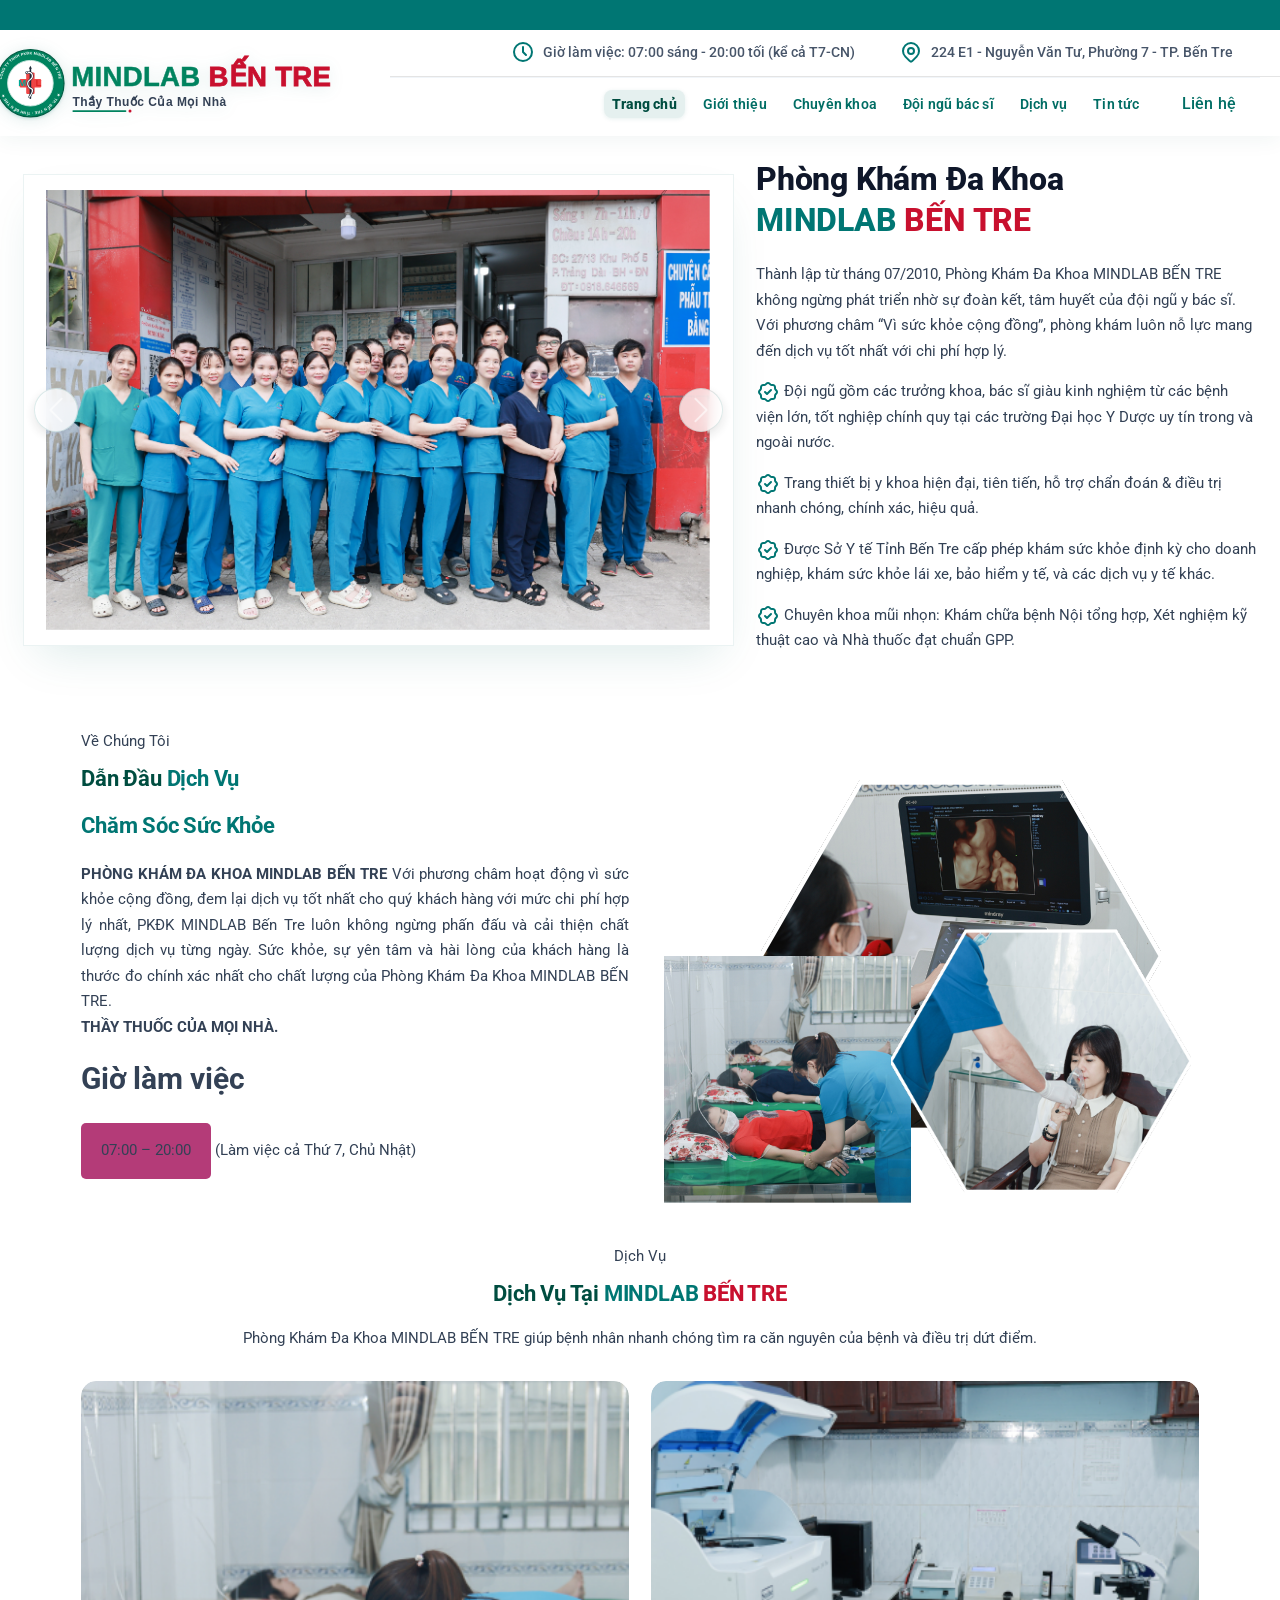
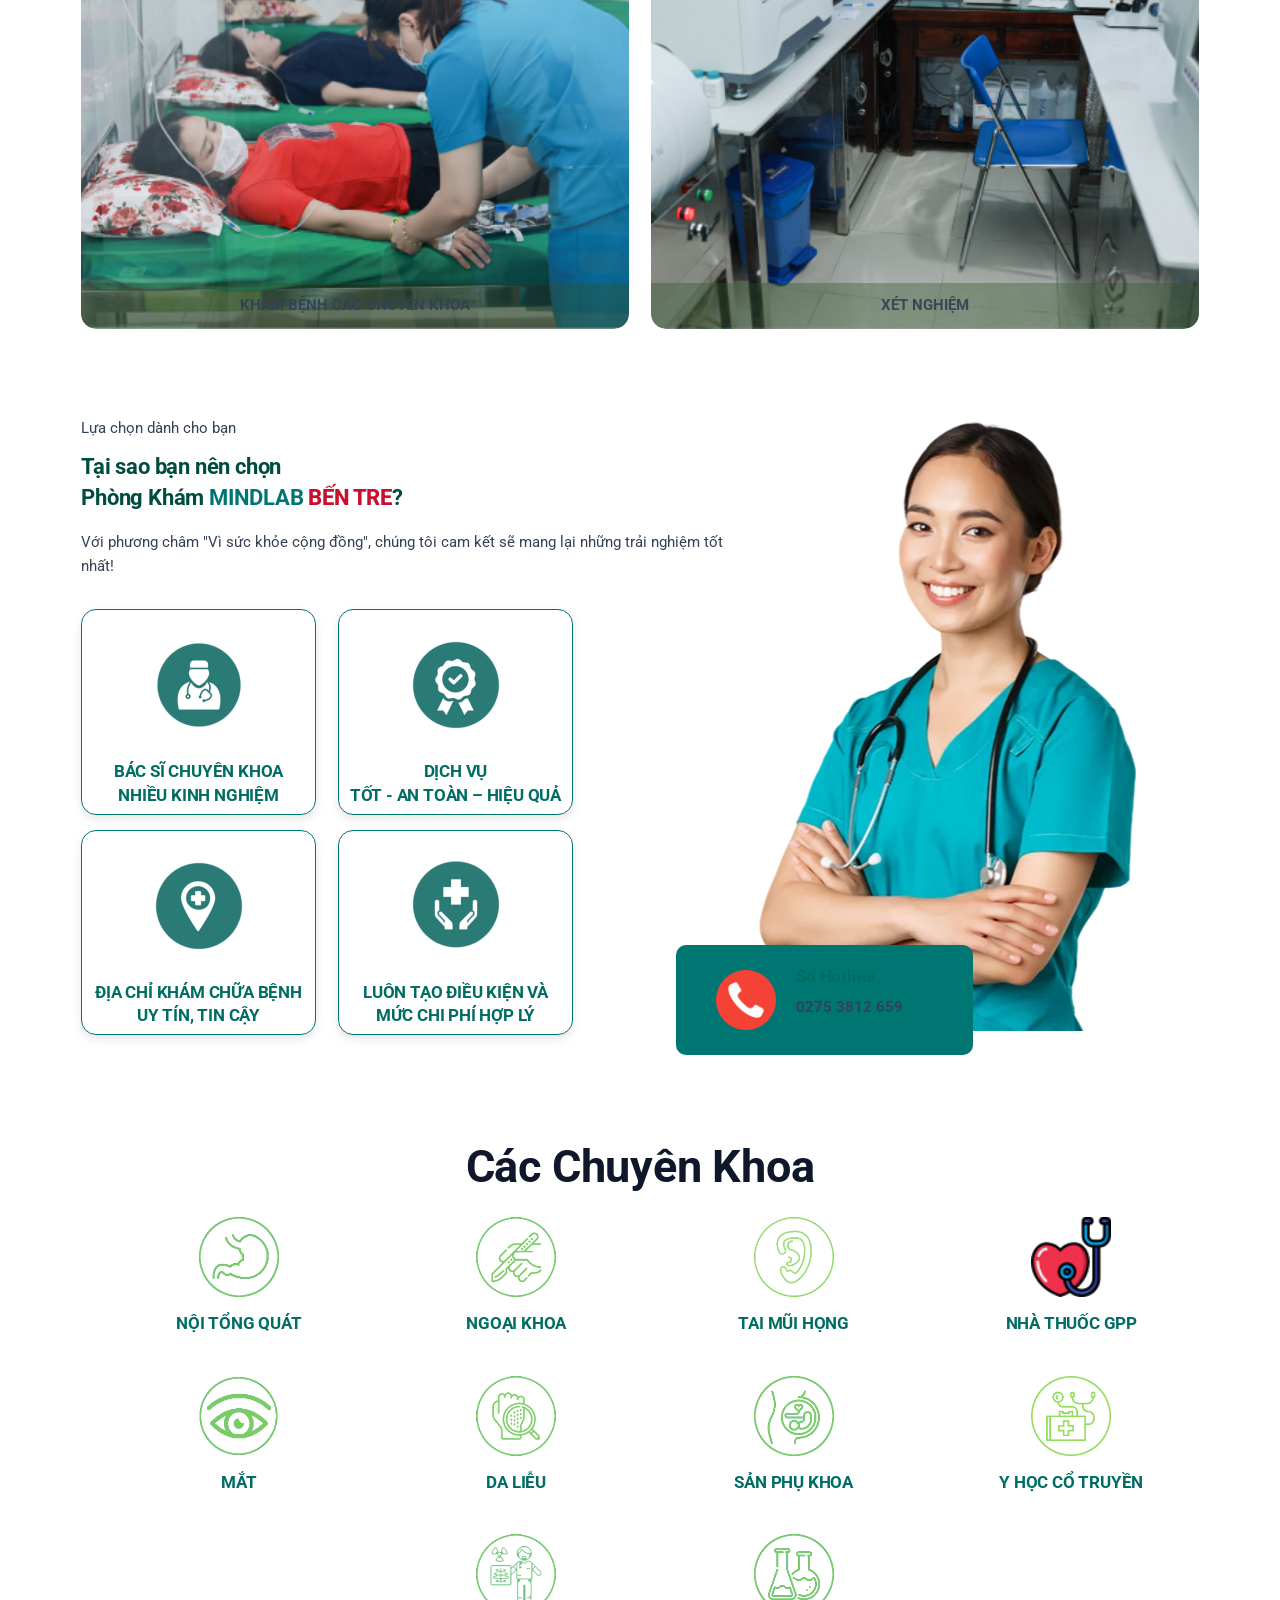
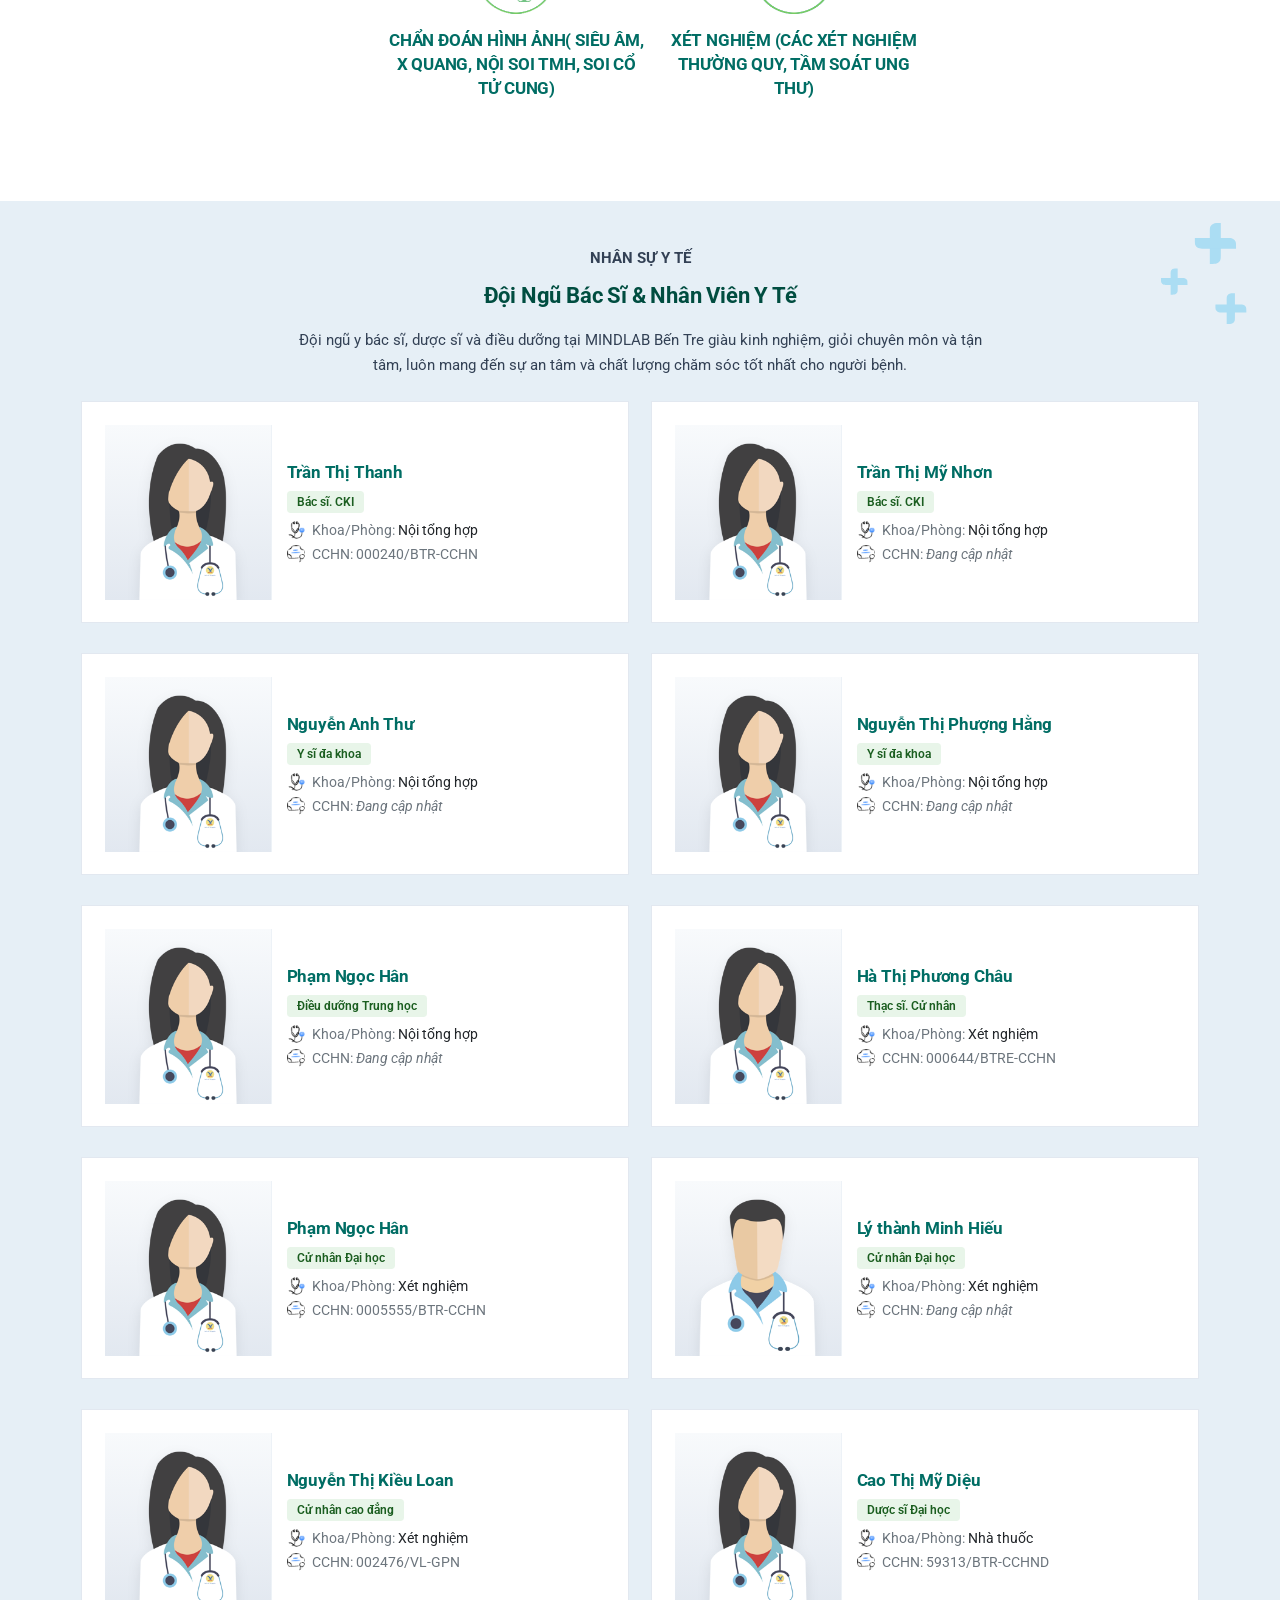
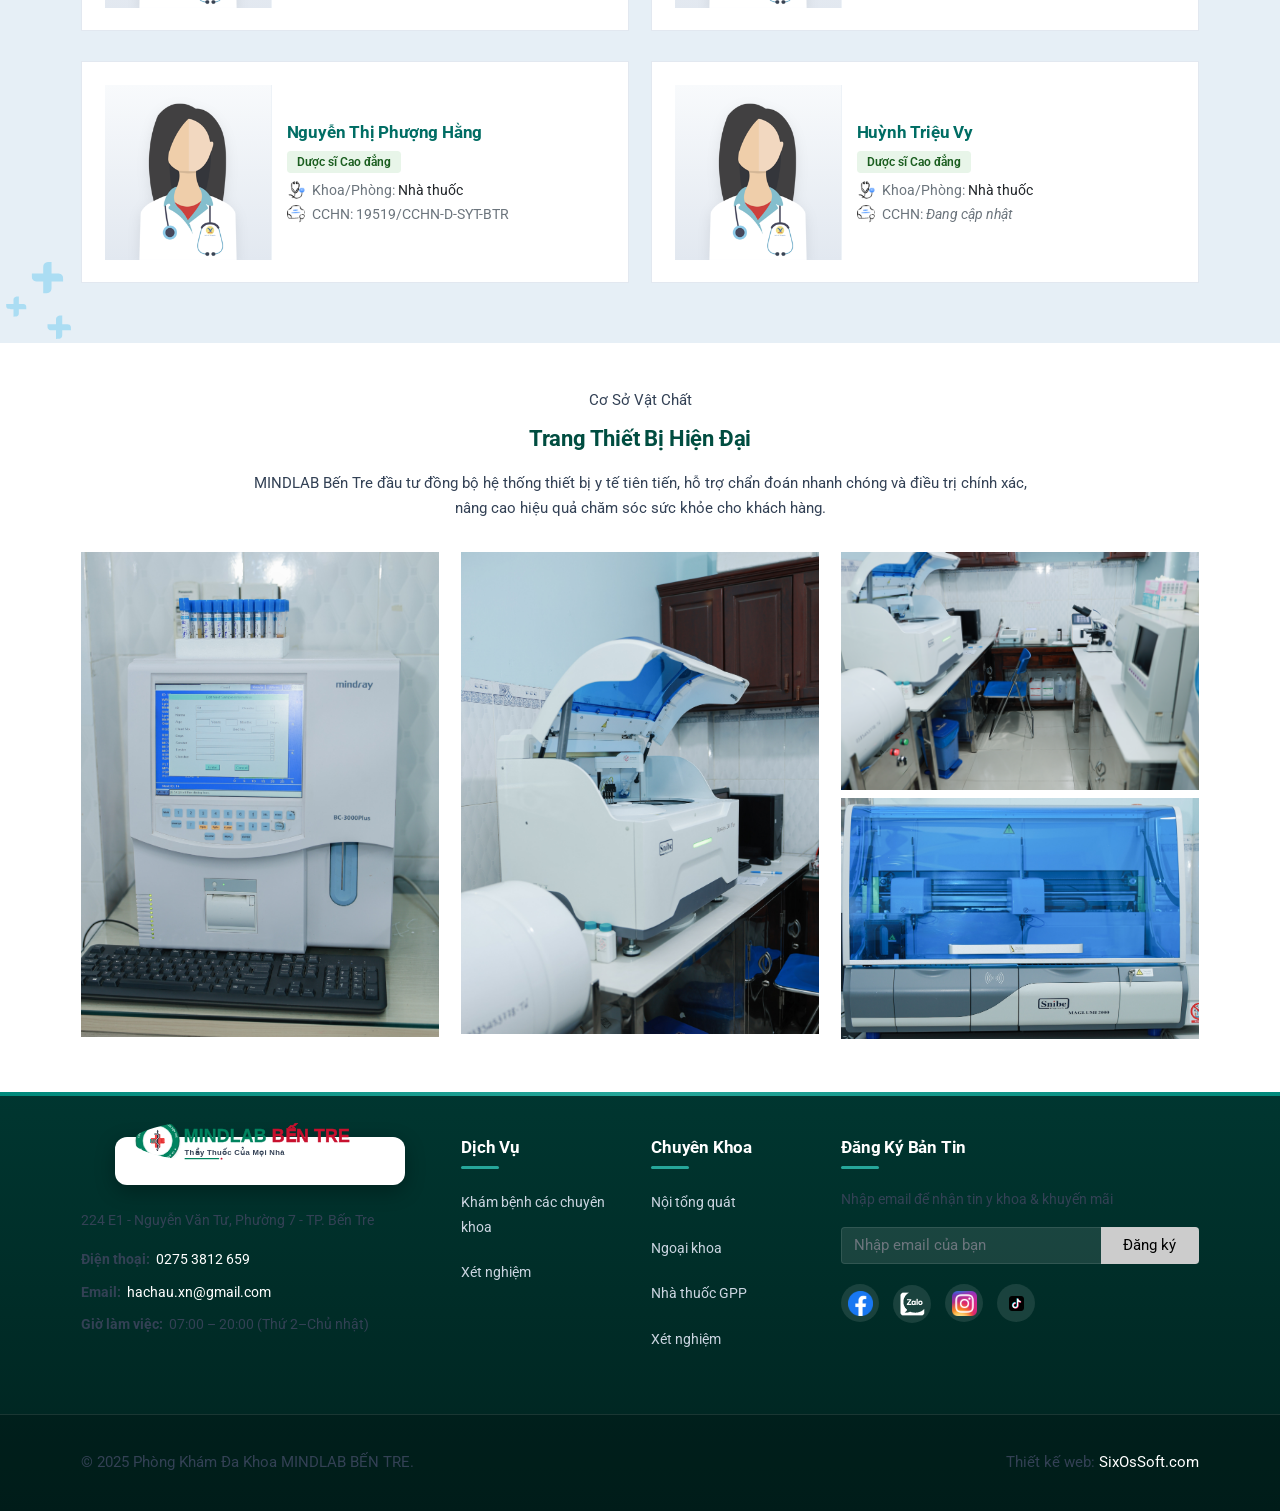
==== index.html @ 17e5be71 "Add project files." ====
<!DOCTYPE html>
<html lang="en">
<head>
    <meta charset="utf-8" />
    <meta http-equiv="X-UA-Compatible" content="IE=edge">
    <meta name="viewport" content="width=device-width, initial-scale=1.0" />
    <meta name="author" content="Phòng Khám Đa Khoa MINDLAB BẾN TRE">





    <title>Phòng Khám Đa Khoa MINDLAB BẾN TRE</title>
        <!-- Google Fonts: Roboto & Montserrat with Vietnamese subset -->
    <link rel="preconnect" href="https://fonts.googleapis.com">
    <link rel="preconnect" href="https://fonts.gstatic.com" crossorigin>
    <link href="https://fonts.googleapis.com/css2?family=Roboto:ital,wght@0,300;0,400;0,500;0,700;0,900;1,400;1,700&family=Montserrat:wght@600;700;800;900&display=swap" rel="stylesheet">
    <link rel="stylesheet" href="./lib/bootstrap/dist/css/bootstrap.min.css" />
    <!-- Fancybox CSS -->
    <link rel="stylesheet" href="./lib/fancybox/jquery.fancybox.css" />
    <link rel="stylesheet" href="./css/site.css" />


    <link rel="icon" type="image/png" href="./favicon-96x96.png" sizes="96x96" />
    <link rel="icon" type="image/svg+xml" href="./favicon.svg" />
    <link rel="shortcut icon" href="./favicon.ico" />
    <link rel="apple-touch-icon" sizes="180x180" href="/apple-touch-icon.png" />
    <link rel="manifest" href="/site.webmanifest" />








    <script type="application/ld+json">
        
    {
      "@context": "https://schema.org",
      "@graph": [
            {
                "@type": "MedicalOrganization",
                "@id": "https://pkdksinhhau.com/#organization",
                "name": "PHÒNG KHÁM ĐA KHOA MINDLAB BẾN TRE",
                "legalName": "CÔNG TY TNHH PHÒNG KHÁM ĐA KHOA MINDLAB BẾN TRE",
                "url": "https://pkdksinhhau.com",
                "logo": "https://pkdksinhhau.com/images/logo/logo-pkdk-sinhhau.png",
                "sameAs": [
                "https://www.facebook.com/vinhvien.medlab"
                ],
                "contactPoint": {
                "@type": "ContactPoint",
                "telephone": "+84-909-636-293",
                "contactType": "customer service",
                "areaServed": "VN",
                "availableLanguage": ["vi"]
                }
            },
            {
                "@type": "MedicalClinic",
                "@id": "https://pkdksinhhau.com/#clinic",
                "name": "PHÒNG KHÁM ĐA KHOA MINDLAB BẾN TRE",
                "parentOrganization": {
                    "@id": "https://pkdksinhhau.com/#organization"
                },
                "url": "https://pkdksinhhau.com",
                "description": "Phòng Khám Đa Khoa MINDLAB BẾN TRE cung cấp các dịch vụ y tế chuyên nghiệp với đội ngũ bác sĩ và chuyên gia hàng đầu, cam kết chất lượng và uy tín.",
                "image": "https://pkdksinhhau.com/images/banner/medlab.png",
                "address": {
                "@type": "PostalAddress",
                "streetAddress": "224 E1 - Nguyễn Văn Tư, Phường 7, TP. Bến Tre, Tỉnh Bến Tre",
                "addressLocality": "Thành phố Bến Tre",
                "addressRegion": "Bến Tre",
                "postalCode": "76116",
                "addressCountry": "VN"
                },
                "telephone": "+84909636293",
                "openingHoursSpecification": [
                    {
                    "@type": "OpeningHoursSpecification",
                    "dayOfWeek": ["Monday","Tuesday","Wednesday","Thursday","Friday","Saturday","Sunday"],
                    "opens": "07:00",
                    "closes": "20:00"
                    }
                ],
                "geo": {
                    "@type": "GeoCoordinates",
                    "latitude": 10.97328,
                    "longitude": 106.85414
                },
                "aggregateRating": {
                    "@type": "AggregateRating",
                    "ratingValue": "4.8",
                    "reviewCount": "638",
                    "bestRating": "5",
                    "worstRating": "1"
                }
            }
        ]
        }
    </script>





    <script type="application/ld+json">
        
            {
            "@context": "https://schema.org",
            "@type": "WebPage",
            "@id": "https://pkdksinhhau.com/#webpage",
            "url": "https://pkdksinhhau.com/",
            "name": "Phòng Khám Đa Khoa MINDLAB BẾN TRE",
            "isPartOf": {
            "@id": "https://pkdksinhhau.com#website"
            },
            "primaryImageOfPage": {
            "@id": "https://pkdksinhhau.com/assets/images/banner/sixossoft-pm-ql-benh-vien.webp"
            },
            "inLanguage": "vi-VN"
            }
    </script>




    <script type="application/ld+json">
        
    {
    "@type": "WebSite",
    "@id": "https://pkdksinhhau.com/#website",
    "url": "https://pkdksinhhau.com",
    "name": "Phòng Khám Đa Khoa MINDLAB BẾN TRE",
    "description": "Phòng Khám Đa Khoa MINDLAB BẾN TRE cung cấp các dịch vụ y tế chuyên nghiệp với đội ngũ bác sĩ và chuyên gia hàng đầu, cam kết chất lượng và uy tín.",
    "publisher": {
    "@id": "https://pkdksinhhau.com/#organization"
    },
    "potentialAction": {
    "@type": "SearchAction",
    "target": "https://pkdksinhhau.com/search?q={search_term_string}",
    "query-input": "required name=search_term_string"
    }
    }
    </script>

    <!-- Google tag (gtag.js) -->
    <script async src="https://www.googletagmanager.com/gtag/js?id=G-QC679GSHHT"></script>
    <script>
        window.dataLayer = window.dataLayer || [];
        function gtag(){dataLayer.push(arguments);}
        gtag('js', new Date());

        gtag('config', 'G-QC679GSHHT');
    </script>
    <link rel="stylesheet" href="./css/enhancements.css">
</head>
<body>
    
    <header b-nqtmdgto13>
        <!-- Menu destop -->
        <div b-nqtmdgto13 class="menu-destop">
            <div b-nqtmdgto13 class="marquee-container">
                <div b-nqtmdgto13 class="marquee">
                    PHÒNG KHÁM ĐA KHOA MINDLAB BẾN TRE KÍNH CHÀO QUÝ KHÁCH – MỌI NHU CẦU TƯ VẤN XIN GỌI HOTLINE 0275 3812 659 – Địa Chỉ: 224 E1 - Nguyễn Văn Tư, Phường 7 - TP. Bến Tre – Giờ Làm Việc: 07:00 sáng - 20:00 tối (kể cả T7-CN) – Đặt lịch hẹn khám bệnh qua hotline: 0275 3812 659
                </div>
            </div>
            <div b-nqtmdgto13 class="menu-destopWrapper">
                <div b-nqtmdgto13 class="menu-destopLogo">
                    <a b-nqtmdgto13 href="index.html">
                        <img b-nqtmdgto13 id="logo" title="Logo MINDLAB BẾN TRE" src="./images/logo/logo-mindlab-bentre.svg" alt="Phòng Khám Đa Khoa MINDLAB BẾN TRE" style="height: 75px; max-height: 80px; width: auto; display: block;">
                    </a>
                </div>
                <div b-nqtmdgto13 class="menudestop-box">
                    <div b-nqtmdgto13 class="menudestop-box--top" style="opacity: 1; transform: none; height: 60px; padding: 12px 0px 12px 20px; transition: all 0.3s ease;">
                        <div b-nqtmdgto13 class="styles_network__04YkM">
                            <div b-nqtmdgto13>
                                <a b-nqtmdgto13 target="_blank" rel="nofollow" href="tel:02753812659">
                                    <div b-nqtmdgto13 class="styles_icon__VmeVE">
                                        <svg b-nqtmdgto13 xmlns="http://www.w3.org/2000/svg" width="24" height="24" viewBox="0 0 24 24" fill="none" stroke="currentColor" stroke-width="2" stroke-linecap="round" stroke-linejoin="round" class="icon icon-tabler icons-tabler-outline icon-tabler-clock"><path b-nqtmdgto13 stroke="none" d="M0 0h24v24H0z" fill="none" /><path b-nqtmdgto13 d="M3 12a9 9 0 1 0 18 0a9 9 0 0 0 -18 0" /><path b-nqtmdgto13 d="M12 7v5l3 3" /></svg>
                                    </div>
                                    Giờ làm việc: 07:00 sáng - 20:00 tối (kể cả T7-CN)
                                </a>
                            </div>
                        </div>
                        <div b-nqtmdgto13 class="styles_network__04YkM">

                            <div b-nqtmdgto13>
                                <a b-nqtmdgto13 target="_blank" rel="nofollow" href="tel:02753812659">
                                    <div b-nqtmdgto13 class="styles_icon__VmeVE">
                                        <svg b-nqtmdgto13 xmlns="http://www.w3.org/2000/svg" width="24" height="24" viewBox="0 0 24 24" fill="none" stroke="currentColor" stroke-width="2" stroke-linecap="round" stroke-linejoin="round" class="icon icon-tabler icons-tabler-outline icon-tabler-map-pin"><path b-nqtmdgto13 stroke="none" d="M0 0h24v24H0z" fill="none" /><path b-nqtmdgto13 d="M9 11a3 3 0 1 0 6 0a3 3 0 0 0 -6 0" /><path b-nqtmdgto13 d="M17.657 16.657l-4.243 4.243a2 2 0 0 1 -2.827 0l-4.244 -4.243a8 8 0 1 1 11.314 0z" /></svg>
                                    </div>
                                    224 E1 - Nguyễn Văn Tư, Phường 7 - TP. Bến Tre
                                </a>
                            </div>
                       
                        </div>
                    </div>
                    
                    
                    <div b-nqtmdgto13 class="menudestop-box--bottom">

                        <div b-nqtmdgto13 class="styles_support__q04E_">
                            <div b-nqtmdgto13 class="styles_iconCall__JydRj">
                                <span b-nqtmdgto13 style="box-sizing: border-box; display: block; overflow: hidden; width: initial; height: initial; background: none; opacity: 1; border: 0px; margin: 0px; padding: 0px; position: relative;">
                                    <span b-nqtmdgto13 style="box-sizing: border-box; display: block; width: initial; height: initial; background: none; opacity: 1; border: 0px; margin: 0px; padding: 102.5% 0px 0px;"></span>
                                    <img b-nqtmdgto13 alt="hotline" sizes="100vw" srcset="" src="./images/icon-social/iconPhone.svg" decoding="async" data-nimg="responsive" style="position: absolute; inset: 0px; box-sizing: border-box; padding: 0px; border: none; margin: auto; display: block; width: 0px; height: 0px; min-width: 80%; max-width: 80%; min-height: 80%; max-height: 80%;">
                                </span>
                            </div>
                            <a b-nqtmdgto13 href="tel:0275 3812 659" class="styles_titleSupport__ndGfi">
                                Hotline tư vấn
                                <p b-nqtmdgto13>0275 3812 659</p>
                            </a>
                        </div>

                        <div b-nqtmdgto13 class="styles_navbar__Oape1">
                            <ul b-nqtmdgto13>
                                <li class="active">
                                    <div class="styles_item__7CT7K">
                                        <a href="index.html" class="active">
                                            Trang chủ
                                        </a>
                                        <div></div>
                                    </div>
                                </li>
                                <li class="">
                                    <div class="styles_item__7CT7K">
                                        <a href="gioi-thieu.html" class="">
                                            Giới thiệu
                                        </a>
                                        <div></div>
                                    </div>
                                </li>
                                <li class="">
                                    <div class="styles_item__7CT7K">
                                        <a href="chuyen-khoa.html" class="">
                                            Chuyên khoa
                                        </a>
                                        <div></div>
                                    </div>
                                </li>
                                <li class="">
                                    <div class="styles_item__7CT7K">
                                        <a href="doi-ngu-bac-si.html" class="">
                                            Đội ngũ bác sĩ
                                        </a>
                                        <div></div>
                                    </div>
                                </li>
                                <li class="">
                                    <div class="styles_item__7CT7K">
                                        <a href="dich-vu.html" class="">
                                            Dịch vụ
                                        </a>
                                        <div></div>
                                    </div>
                                </li>
                                <li class="">
                                    <div class="styles_item__7CT7K">
                                        <a href="tin-tuc.html" class="">
                                            Tin tức
                                        </a>
                                        <div></div>
                                    </div>
                                </li>
                                <li class="">
                                    <div class="styles_item__7CT7K">
                                        <a href="lien-he.html" class="">
                                            Liên hệ
                                        </a>
                                        <div></div>
                                    </div>
                                </li>
                            </ul>
                        </div>
                    </div>
                </div>
            </div>
        </div>

        <!-- Menu mobi -->
        <div b-nqtmdgto13 class="mobile--nav">
            <nav b-nqtmdgto13 class="navbar bg-light fixed-top menu-mobile">
                <div b-nqtmdgto13 class="container-fluid">
                    <a b-nqtmdgto13 class="navbar-brand" href="index.html">
                        <img b-nqtmdgto13 src="./images/logo/logo-mindlab-bentre.svg" style="max-height: 44px; width: auto;" alt="Phòng Khám Đa Khoa MINDLAB BẾN TRE">
                    </a>
                    <button b-nqtmdgto13 style="color: black" class="navbar-toggler" type="button" data-bs-toggle="offcanvas" data-bs-target="#offcanvasNavbar" aria-controls="offcanvasNavbar">
                        <svg b-nqtmdgto13 xmlns="http://www.w3.org/2000/svg" width="24" height="24" viewBox="0 0 24 24" fill="none" stroke="currentColor" stroke-width="2" stroke-linecap="round" stroke-linejoin="round" class="icon icon-tabler icons-tabler-outline icon-tabler-menu-2"><path b-nqtmdgto13 stroke="none" d="M0 0h24v24H0z" fill="none" /><path b-nqtmdgto13 d="M4 6l16 0" /><path b-nqtmdgto13 d="M4 12l16 0" /><path b-nqtmdgto13 d="M4 18l16 0" /></svg>
                    </button>
                    <div b-nqtmdgto13 class="offcanvas offcanvas-end" tabindex="-1" id="offcanvasNavbar" aria-labelledby="offcanvasNavbarLabel">
                        <div b-nqtmdgto13 class="offcanvas-header">
                            <img b-nqtmdgto13 src="./images/logo/logo-mindlab-bentre.svg" alt="Phòng Khám Đa Khoa MINDLAB BẾN TRE" style="max-height: 44px; width: auto; background: white; border-radius: 6px; padding: 4px;">
                            <button b-nqtmdgto13 type="button" style="color: white" class="btn-close btn-close-white" data-bs-dismiss="offcanvas" aria-label="Close"></button>
                        </div>
                        <div b-nqtmdgto13 class="offcanvas-body">

                            


        <ul class="navbar-nav justify-content-end flex-grow-1">
            <li class="nav-item">
                <a class="nav-link" href="index.html">Trang chủ</a>
            </li>
        </ul>
        <ul class="navbar-nav justify-content-end flex-grow-1">
            <li class="nav-item">
                <a class="nav-link" href="gioi-thieu.html">Giới thiệu</a>
            </li>
        </ul>
        <ul class="navbar-nav justify-content-end flex-grow-1">
            <li class="nav-item dropdown">
                <a class="nav-link" href="chuyen-khoa.html">
                    Chuyên khoa
                </a>
                <button style="position: absolute; top: 10px; right: 0px" class="btn btn-link dropdown-toggle" data-bs-toggle="dropdown" aria-expanded="false"></button>
                <ul class="dropdown-menu">
                </ul>
            </li>
        </ul>
        <ul class="navbar-nav justify-content-end flex-grow-1">
            <li class="nav-item">
                <a class="nav-link" href="doi-ngu-bac-si.html">Đội ngũ bác sĩ</a>
            </li>
        </ul>
        <ul class="navbar-nav justify-content-end flex-grow-1">
            <li class="nav-item dropdown">
                <a class="nav-link" href="dich-vu.html">
                    Dịch vụ
                </a>
                <button style="position: absolute; top: 10px; right: 0px" class="btn btn-link dropdown-toggle" data-bs-toggle="dropdown" aria-expanded="false"></button>
                <ul class="dropdown-menu">
                </ul>
            </li>
        </ul>
        <ul class="navbar-nav justify-content-end flex-grow-1">
            <li class="nav-item dropdown">
                <a class="nav-link" href="tin-tuc.html">
                    Tin tức
                </a>
                <button style="position: absolute; top: 10px; right: 0px" class="btn btn-link dropdown-toggle" data-bs-toggle="dropdown" aria-expanded="false"></button>
                <ul class="dropdown-menu">
                        <li>
                            <a class="dropdown-item dropdown-item-Menu" href="tin-tuc.html">
                                Đào tạo - tập huấn
                            </a>
                        </li>
                </ul>
            </li>
        </ul>
        <ul class="navbar-nav justify-content-end flex-grow-1">
            <li class="nav-item">
                <a class="nav-link" href="lien-he.html">Liên hệ</a>
            </li>
        </ul>

<div style="background-color: white; height: 4px;"></div>

<ul class="navbar-nav justify-content-end flex-grow-1 pe-3">
    <li class="nav-item" style="display: flex; align-items: center">
        <img class="me-2" loading="lazy" width="25px" height="25px" src="./images/icon-social/zalo (2).png" alt="logo zalo">
        <a class="nav-link" href="https://zalo.me/02753812659" rel="nofollow">Hỗ trợ Zalo</a>
    </li>
    <li class="nav-item" style="display: flex; align-items: center">
        <img class="me-2" loading="lazy" width="25px" height="25px" style="border-radius: 20px" src="./images/icon-social/facebook.png" alt="logo facebook">
        <a class="nav-link" href="https://www.facebook.com/vinhvien.medlab" rel="nofollow">Hỗ trợ Facebook</a>
    </li>
    <li class="nav-item" style="display: flex; align-items: center">
        <img class="me-2" loading="lazy" width="25px" height="25px" style="border-radius: 20px" src="./images/icon-social/iconPhone.svg" alt="logo hotline">
        <a class="nav-link" href="tel:02753812659" rel="nofollow">Hotline: 0275 3812 659</a>
    </li>
    <li class="nav-item" style="display: flex; align-items: center">
        <img class="me-2" loading="lazy" width="25px" height="25px" style="border-radius: 20px" src="./images/icon-social/email-logo.webp" alt="logo email">
        <a class="nav-link" href="mailto:hachau.xn@gmail.com" rel="nofollow">Email: hachau.xn@gmail.com</a>
    </li>
</ul>


                        </div>


                    </div>
                </div>
            </nav>
        </div>
    </header>


    
<main>

    <section class="container-fluid py-3" id="banner">
    <div class="row align-items-center g-4 mx-0">
        <div class="col-12 col-lg-7">
            <div id="fullscreenCarousel" class="carousel slide container" role="region" aria-label="Banner chính" data-bs-ride="carousel">
                <div class="carousel-inner">
                    <figure class="carousel-item active">
                        <img src="./images/banner/banner-pkdksh.webp" class="d-block w-100" alt="Phòng Khám Đa Khoa MINDLAB Bến Tre">
                        <figcaption class="visually-hidden">Phòng Khám Đa Khoa MINDLAB Bến Tre</figcaption>
                    </figure>
                    <figure class="carousel-item">
                        <img src="./images/banner/banner-pkdksh.jpg" class="d-block w-100" alt="Dịch Vụ Y Tế Chất Lượng Cao MINDLAB Bến Tre">
                        <figcaption class="visually-hidden">Dịch Vụ Y Tế Chất Lượng Cao MINDLAB Bến Tre</figcaption>
                    </figure>
                    <figure class="carousel-item">
                        <img src="./images/banner/nurse.webp" class="d-block w-100" alt="Đội ngũ y bác sĩ tận tâm MINDLAB Bến Tre">
                        <figcaption class="visually-hidden">Đội ngũ y bác sĩ tận tâm MINDLAB Bến Tre</figcaption>
                    </figure>
                </div>
                <nav class="carousel-controls" aria-label="Điều khiển banner">
                    <button class="carousel-control-prev" type="button" data-bs-target="#fullscreenCarousel" data-bs-slide="prev" aria-label="Trước">
                        <span class="carousel-control-prev-icon"></span>
                    </button>
                    <button class="carousel-control-next" type="button" data-bs-target="#fullscreenCarousel" data-bs-slide="next" aria-label="Sau">
                        <span class="carousel-control-next-icon"></span>
                    </button>
                </nav>
            </div>

        </div>
        <div class="col-12 col-lg-5">
            <div class="about-us-title">
                <h1 class="title mt-2" style="font-size: 2.5rem">
                    Phòng Khám Đa Khoa <br />
                    <span class="primary1">MINDLAB</span> <span class="primary2">BẾN TRE</span>
                </h1>

            </div>
            <div class="">
                <p>Thành lập từ tháng 07/2010, Phòng Khám Đa Khoa MINDLAB BẾN TRE không ngừng phát triển nhờ sự đoàn kết, tâm huyết của đội ngũ y bác sĩ. Với phương châm “Vì sức khỏe cộng đồng”, phòng khám luôn nỗ lực mang đến dịch vụ tốt nhất với chi phí hợp lý.</p>

                <p>
                    <svg xmlns="http://www.w3.org/2000/svg" width="24" height="24" viewBox="0 0 24 24" fill="none" stroke="currentColor" stroke-width="2" stroke-linecap="round" stroke-linejoin="round" class="icon icon-tabler icons-tabler-outline icon-tabler-rosette-discount-check"><path stroke="none" d="M0 0h24v24H0z" fill="none" /><path d="M5 7.2a2.2 2.2 0 0 1 2.2 -2.2h1a2.2 2.2 0 0 0 1.55 -.64l.7 -.7a2.2 2.2 0 0 1 3.12 0l.7 .7c.412 .41 .97 .64 1.55 .64h1a2.2 2.2 0 0 1 2.2 2.2v1c0 .58 .23 1.138 .64 1.55l.7 .7a2.2 2.2 0 0 1 0 3.12l-.7 .7a2.2 2.2 0 0 0 -.64 1.55v1a2.2 2.2 0 0 1 -2.2 2.2h-1a2.2 2.2 0 0 0 -1.55 .64l-.7 .7a2.2 2.2 0 0 1 -3.12 0l-.7 -.7a2.2 2.2 0 0 0 -1.55 -.64h-1a2.2 2.2 0 0 1 -2.2 -2.2v-1a2.2 2.2 0 0 0 -.64 -1.55l-.7 -.7a2.2 2.2 0 0 1 0 -3.12l.7 -.7a2.2 2.2 0 0 0 .64 -1.55v-1" /><path d="M9 12l2 2l4 -4" /></svg>
                    Đội ngũ gồm các trưởng khoa, bác sĩ giàu kinh nghiệm từ các bệnh viện lớn, tốt nghiệp chính quy tại các trường Đại học Y Dược uy tín trong và ngoài nước.
                </p>
                
                <p>
                    <svg xmlns="http://www.w3.org/2000/svg" width="24" height="24" viewBox="0 0 24 24" fill="none" stroke="currentColor" stroke-width="2" stroke-linecap="round" stroke-linejoin="round" class="icon icon-tabler icons-tabler-outline icon-tabler-rosette-discount-check"><path stroke="none" d="M0 0h24v24H0z" fill="none" /><path d="M5 7.2a2.2 2.2 0 0 1 2.2 -2.2h1a2.2 2.2 0 0 0 1.55 -.64l.7 -.7a2.2 2.2 0 0 1 3.12 0l.7 .7c.412 .41 .97 .64 1.55 .64h1a2.2 2.2 0 0 1 2.2 2.2v1c0 .58 .23 1.138 .64 1.55l.7 .7a2.2 2.2 0 0 1 0 3.12l-.7 .7a2.2 2.2 0 0 0 -.64 1.55v1a2.2 2.2 0 0 1 -2.2 2.2h-1a2.2 2.2 0 0 0 -1.55 .64l-.7 .7a2.2 2.2 0 0 1 -3.12 0l-.7 -.7a2.2 2.2 0 0 0 -1.55 -.64h-1a2.2 2.2 0 0 1 -2.2 -2.2v-1a2.2 2.2 0 0 0 -.64 -1.55l-.7 -.7a2.2 2.2 0 0 1 0 -3.12l.7 -.7a2.2 2.2 0 0 0 .64 -1.55v-1" /><path d="M9 12l2 2l4 -4" /></svg>
                    Trang thiết bị y khoa hiện đại, tiên tiến, hỗ trợ chẩn đoán & điều trị nhanh chóng, chính xác, hiệu quả.
                </p>
                <p>
                    <svg xmlns="http://www.w3.org/2000/svg" width="24" height="24" viewBox="0 0 24 24" fill="none" stroke="currentColor" stroke-width="2" stroke-linecap="round" stroke-linejoin="round" class="icon icon-tabler icons-tabler-outline icon-tabler-rosette-discount-check"><path stroke="none" d="M0 0h24v24H0z" fill="none" /><path d="M5 7.2a2.2 2.2 0 0 1 2.2 -2.2h1a2.2 2.2 0 0 0 1.55 -.64l.7 -.7a2.2 2.2 0 0 1 3.12 0l.7 .7c.412 .41 .97 .64 1.55 .64h1a2.2 2.2 0 0 1 2.2 2.2v1c0 .58 .23 1.138 .64 1.55l.7 .7a2.2 2.2 0 0 1 0 3.12l-.7 .7a2.2 2.2 0 0 0 -.64 1.55v1a2.2 2.2 0 0 1 -2.2 2.2h-1a2.2 2.2 0 0 0 -1.55 .64l-.7 .7a2.2 2.2 0 0 1 -3.12 0l-.7 -.7a2.2 2.2 0 0 0 -1.55 -.64h-1a2.2 2.2 0 0 1 -2.2 -2.2v-1a2.2 2.2 0 0 0 -.64 -1.55l-.7 -.7a2.2 2.2 0 0 1 0 -3.12l.7 -.7a2.2 2.2 0 0 0 .64 -1.55v-1" /><path d="M9 12l2 2l4 -4" /></svg>
                    Được Sở Y tế Tỉnh Bến Tre cấp phép khám sức khỏe định kỳ cho doanh nghiệp, khám sức khỏe lái xe, bảo hiểm y tế, và các dịch vụ y tế khác.
                </p>
                <p>
                    <svg xmlns="http://www.w3.org/2000/svg" width="24" height="24" viewBox="0 0 24 24" fill="none" stroke="currentColor" stroke-width="2" stroke-linecap="round" stroke-linejoin="round" class="icon icon-tabler icons-tabler-outline icon-tabler-rosette-discount-check"><path stroke="none" d="M0 0h24v24H0z" fill="none" /><path d="M5 7.2a2.2 2.2 0 0 1 2.2 -2.2h1a2.2 2.2 0 0 0 1.55 -.64l.7 -.7a2.2 2.2 0 0 1 3.12 0l.7 .7c.412 .41 .97 .64 1.55 .64h1a2.2 2.2 0 0 1 2.2 2.2v1c0 .58 .23 1.138 .64 1.55l.7 .7a2.2 2.2 0 0 1 0 3.12l-.7 .7a2.2 2.2 0 0 0 -.64 1.55v1a2.2 2.2 0 0 1 -2.2 2.2h-1a2.2 2.2 0 0 0 -1.55 .64l-.7 .7a2.2 2.2 0 0 1 -3.12 0l-.7 -.7a2.2 2.2 0 0 0 -1.55 -.64h-1a2.2 2.2 0 0 1 -2.2 -2.2v-1a2.2 2.2 0 0 0 -.64 -1.55l-.7 -.7a2.2 2.2 0 0 1 0 -3.12l.7 -.7a2.2 2.2 0 0 0 .64 -1.55v-1" /><path d="M9 12l2 2l4 -4" /></svg>
                    Chuyên khoa mũi nhọn: Khám chữa bệnh Nội tổng hợp, Xét nghiệm kỹ thuật cao và Nhà thuốc đạt chuẩn GPP.
                </p>
               
            </div>

        </div>
    </div>
</section>

    <section class="container py-5">
        <div class="row d-flex justify-content-center align-items-center">
            <div class="col-lg-6">
                <!-- Heading -->
                <div class="about-us-title">
                 
                    <p class="subtitle">Về Chúng Tôi</p>

                    <h2 class="title">
                        <span>
                            Dẫn Đầu 
                        </span>
                        <span class="primary-text">
                            Dịch Vụ 
                        </span>
                    </h2>

                    <h2 class="title">
                        <span class="primary-text">
                            Chăm Sóc Sức Khỏe
                        </span>
                    </h2>
          
                </div>
                <!-- Text -->

                <p class="about-us-text">
                    <strong>PHÒNG KHÁM ĐA KHOA MINDLAB BẾN TRE</strong>
                    Với phương châm hoạt động vì sức khỏe cộng đồng, đem lại dịch vụ tốt nhất cho quý khách hàng với mức chi phí hợp lý nhất, PKĐK MINDLAB Bến Tre luôn không ngừng phấn đấu và cải thiện chất lượng dịch vụ từng ngày. Sức khỏe, sự yên tâm và hài lòng của khách hàng là thước đo chính xác nhất cho chất lượng của Phòng Khám Đa Khoa MINDLAB BẾN TRE.
                    <br>
                    <strong>THẦY THUỐC CỦA MỌI NHÀ.</strong>
                </p>

                <div class="about-us-time">
                    Giờ làm việc
                </div>
                <p class="about-us-day">
                    <time datetime="07:00">07:00</time> – <time datetime="20:00">20:00</time>
                </p>
                <span>(Làm việc cả Thứ 7, Chủ Nhật)</span>
                
            </div>

            <div class="col-lg-6">
                <!-- Image -->
                <div class="about-us-img">
                    <figure class="image-1">
                        <img alt="Siêu âm 4d" loading="lazy" src="./images/banner/sieu-am-4d.png">
                    </figure>

                    <figure class="image-2">
                        <img alt="Khám bệnh chuyên khoa" loading="lazy" src="./images/banner/kham-benh-cac-chuyen-khoa.png">
                    </figure>

                    <figure class="image-3">
                        <img alt="Xông khí dung" loading="lazy" src="./images/banner/xong-khi-dung.png">
                    </figure>
                </div>
            </div>
        </div>
    </section>

    <div class="container">
        <div class="row justify-content-center text-md-center mb-10">
            <div class="service-heading">     
                <p class="subtitle">Dịch Vụ</p>
                <h2 class="title">
                        Dịch Vụ Tại
                    <span class="primary1">MINDLAB</span> <span class="primary2">BẾN TRE</span>
                </h2>
                <div class="paragraph" style="">
                    Phòng Khám Đa Khoa MINDLAB BẾN TRE giúp bệnh nhân nhanh chóng tìm ra căn nguyên của bệnh và điều trị dứt điểm.
                </div>          
            </div>
        </div>

        <div class="row justify-content-center">

            <div class="col-lg-6 col-md-6 col-12 mb-4">
                <div class="service-content">
                    <div class="service-img">
                        <img src="./images/banner/kham-benh-cac-chuyen-khoa.png" alt="Dịch vụ khám bệnh các chuyên khoa">
                        <p style="text-align: center;">KHÁM BỆNH CÁC CHUYÊN KHOA</p>
                    </div>
                </div>
            </div>

            <div class="col-lg-6 col-md-6 col-12 mb-4">
                <div class="service-content">
                    <div class="service-img">
                        <img class="img-responsive" src="./images/banner/xet-nghiem.png" alt="Dịch vụ xét nghiệm">
                        <p style="text-align: center;">XÉT NGHIỆM</p>
                    </div>
                </div>
            </div>

        </div>
    </div>

    <div class="container py-5">
        <div class="row">
            <div class="col-xs-12 col-sm-12 col-md-7 col-lg-7">
                <div class="why-heading">                 
                    <p class="subtitle">Lựa chọn dành cho bạn</p>

                    <h2 class="title">
                        Tại sao bạn nên chọn<br>
                        Phòng Khám <span class="primary1">MINDLAB</span> <span class="primary2">BẾN TRE</span>?
                    </h2>

                    <div class="">Với phương châm "Vì sức khỏe cộng đồng", chúng tôi cam kết sẽ mang lại những trải nghiệm tốt nhất!</div>
                </div>

                <div class="row row-cols-2 row-cols-md-2 speciality-list">
                    <div class="col mb-3">
                        <div class="why-card">
                            <div class="why-img">
                                <img src="./images/icon/icon-bac-si.png" alt="Bác sĩ chuyên khoa nhiều kinh nghiệm" >
                            </div>

                            <div class="why-des">
                                <h3>BÁC SĨ CHUYÊN KHOA <br> NHIỀU KINH NGHIỆM</h3>
                            </div>  
                        </div>
                    </div>

                    <div class="col mb-3">
                        <div class="why-card">
                            <div class="why-img">
                                <img src="./images/icon/dich-vu-chat-luong-an-toan.png" alt="Dịch vụ chất lượng an toàn hiệu quả">
                            </div>

                            <div class="why-des">
                                <h3>DỊCH VỤ <br> TỐT - AN TOÀN – HIỆU QUẢ</h3>
                            </div>
                        </div>
                    </div>

                    <div class="col mb-3">
                        <div class="why-card">
                            <div class="why-img">
                                <img src="./images/icon/dia-chi-kham-benh-uy-tin-an-toan.png" alt="Địa chỉ khám bệnh uy tín">
                            </div>

                            <div class="why-des">
                                <h3>ĐỊA CHỈ KHÁM CHỮA BỆNH <br> UY TÍN, TIN CẬY</h3>
                            </div>
                        </div>
                    </div>

                    <div class="col mb-3">
                        <div class="why-card">
                            <div class="why-img">
                                <img src="./images/icon/luon-tao-dieu-kien-va-chi-phi-hop-li.png" alt="Luôn tạo điều kiện, chi phí hợp lí">
                            </div>

                            <div class="why-des">
                                <h3>LUÔN TẠO ĐIỀU KIỆN VÀ <br> MỨC CHI PHÍ HỢP LÝ</h3>
                            </div>
                        </div>
                    </div>

                </div>
            </div>

            <div class="col-xs-12 col-sm-12 col-md-5 col-lg-5 mb-3">
                <div class="why-right">
                    <div class="why-contact">
                        <img src="./images/icon/phone.png"/>
                     
                        <div>
                            <h3>
                                Số Hotline
                            </h3>
                            <p>
                                0275 3812 659
                            </p>
                        </div>

                    </div>
                </div>
            </div>
        </div>
    </div>

    <section id="chuyen-khoa" class="chuyen-khoa py-5">
        <div class="container">
            <header class="section-header text-center mb-4">
                <h2 class="titile-header">Các Chuyên Khoa</h2>
            </header>
            <ul class="row d-flex justify-content-center">
                <li class="col-md-3">
                    <article class="specialty-item">
                        <a href="index.html">
                            <figure>
                                <img src="./images/icon/icon-khoa-noi-tong-quat.png" alt="Khoa ngội tổng quát" class="img-fluid">
                            </figure>
                            <h3 class="one-line">Nội tổng quát</h3>
                        </a>
                    </article>
                </li>
                <li class="col-md-3">
                    <article class="specialty-item">
                        <a href="index.html">
                            <figure>
                                <img src="./images/icon/icon-khoa-ngoai.png" alt="Ngoại khoa" class="img-fluid">
                            </figure>
                            <h3>Ngoại khoa</h3>
                        </a>
                    </article>
                </li>
                <li class="col-md-3">
                    <article class="specialty-item">
                        <a href="index.html">
                            <figure>
                                <img src="./images/icon/icon-tai-mui-hong.png" alt="Khoa tai mũi họng" class="img-fluid">
                            </figure>
                            <h3>Tai mũi họng</h3>
                        </a>
                    </article>
                </li>
                <li class="col-md-3">
        <article class="specialty-item">
            <a href="chuyen-khoa.html">
                <figure>
                    <img src="./images/icon/icon-ong-nghiem1.png" alt="Khoa Nhà thuốc GPP" class="img-fluid">
                </figure>
                <h3>Nhà thuốc GPP</h3>
            </a>
        </article>
    </li>
                <li class="col-md-3">
                    <article class="specialty-item">
                        <a href="index.html">
                            <figure>
                                <img src="./images/icon/icon-mat.png" alt="Khoa mắt" class="img-fluid">
                            </figure>
                            <h3>Mắt</h3>
                        </a>
                    </article>
                </li>
                <li class="col-md-3">
                    <article class="specialty-item">
                        <a href="index.html">
                            <figure>
                                <img src="./images/icon/icon-da-lieu.png" alt="Khoa da liễu" class="img-fluid">
                            </figure>
                            <h3>Da liễu</h3>
                        </a>
                    </article>
                </li>
                <li class="col-md-3">
                    <article class="specialty-item">
                        <a href="index.html">
                            <figure>
                                <img src="./images/icon/icon-san-phu-khoa.png" alt="Sản phụ khoa" class="img-fluid">
                            </figure>
                            <h3>Sản phụ khoa</h3>
                        </a>
                    </article>
                </li>
                <li class="col-md-3">
                    <article class="specialty-item">
                        <a href="index.html">
                            <figure>
                                <img src="./images/icon/icon-y-hoc-co-truyen.png" alt="Y học cổ truyền" class="img-fluid">
                            </figure>
                            <h3>Y học cổ truyền</h3>
                        </a>
                    </article>
                </li>
                <li class="col-md-3">
                    <article class="specialty-item">
                        <a href="index.html">
                            <figure>
                                <img src="./images/icon/icon-khoa-chuan-doan-hinh-anh.png" alt="Chẩn đoán hình ảnh" class="img-fluid">
                            </figure>
                            <h3>Chẩn đoán hình ảnh( Siêu âm, X quang, Nội soi TMH, Soi cổ tử cung)</h3>
                        </a>
                    </article>
                </li>
                <li class="col-md-3">
                    <article class="specialty-item">
                        <a href="index.html">
                            <figure>
                                <img src="./images/icon/icon-xet-nghiem.png" alt="Xét nghiệm" class="img-fluid">
                            </figure>
                            <h3>Xét nghiệm (các xét nghiệm thường quy, tầm soát ung thư)</h3>
                        </a>
                    </article>
                </li>
            </ul>
        </div>
    </section>

    <section id="bac-si" class="py-5">
        <div class="container">
            <div class="service-heading d-flex flex-column align-items-center text-center mb-4">
                <p class="subtitle" style="color: #0d8a43; font-weight: 700; text-transform: uppercase;">Nhân Sự Y Tế</p>
                <h2 class="title fw-bold" style="color: #2b3a4a;">
                    Đội Ngũ Bác Sĩ & Nhân Viên Y Tế
                </h2>
                <div class="paragraph text-muted" style="max-width: 700px;">
                    Đội ngũ y bác sĩ, dược sĩ và điều dưỡng tại MINDLAB Bến Tre giàu kinh nghiệm, giỏi chuyên môn và tận tâm, luôn mang đến sự an tâm và chất lượng chăm sóc tốt nhất cho người bệnh.
                </div>
            </div>

            <div class="row gx-4 gy-3">

                <div class="col-md-6 col-sm-12 mb-3">
                    <div class="row doctor-card g-0 h-100 shadow-sm" style="background: #fff; border-radius: 12px; overflow: hidden; border: 1px solid #edf2f7;">
                        <div class="col-4 d-flex align-items-center justify-content-center" style="background: #f8fafc; padding: 12px;">
                            <img src="./images/doctor/doctor-default.png" alt="Bác sĩ. CKI Trần Thị Thanh" class="img-fluid" style="max-height: 140px; border-radius: 8px;">
                        </div>
                        <div class="col-8 p-3 d-flex flex-column justify-content-center">
                            <h3 class="doctor-name fw-bold mb-1" style="color: #0d8a43; font-size: 1.15rem;">Trần Thị Thanh</h3>
                            <span class="badge mb-2 align-self-start" style="background: #e8f5e9; color: #1b5e20; font-size: 0.85rem; font-weight: 600; padding: 5px 10px;">Bác sĩ. CKI</span>
                            <div class="d-flex align-items-center mb-1">
                                <img src="./images/icon/icon-3.png" style="width: 18px; height: 18px;" />
                                <p class="m-0 ms-2 fw-semibold text-secondary" style="font-size: 0.9rem;">Khoa/Phòng: <span class="text-dark">Nội tổng hợp</span></p>
                            </div>
                            <div class="d-flex align-items-center">
                                <img src="./images/icon/icon-2.png" style="width: 18px; height: 18px;" />
                                <p class="m-0 ms-2 text-muted" style="font-size: 0.85rem;">CCHN: <span class="fw-medium">000240/BTR-CCHN</span></p>
                            </div>
                        </div>
                    </div>
                </div>

                <div class="col-md-6 col-sm-12 mb-3">
                    <div class="row doctor-card g-0 h-100 shadow-sm" style="background: #fff; border-radius: 12px; overflow: hidden; border: 1px solid #edf2f7;">
                        <div class="col-4 d-flex align-items-center justify-content-center" style="background: #f8fafc; padding: 12px;">
                            <img src="./images/doctor/doctor-default.png" alt="Bác sĩ. CKI Trần Thị Mỹ Nhơn" class="img-fluid" style="max-height: 140px; border-radius: 8px;">
                        </div>
                        <div class="col-8 p-3 d-flex flex-column justify-content-center">
                            <h3 class="doctor-name fw-bold mb-1" style="color: #0d8a43; font-size: 1.15rem;">Trần Thị Mỹ Nhơn</h3>
                            <span class="badge mb-2 align-self-start" style="background: #e8f5e9; color: #1b5e20; font-size: 0.85rem; font-weight: 600; padding: 5px 10px;">Bác sĩ. CKI</span>
                            <div class="d-flex align-items-center mb-1">
                                <img src="./images/icon/icon-3.png" style="width: 18px; height: 18px;" />
                                <p class="m-0 ms-2 fw-semibold text-secondary" style="font-size: 0.9rem;">Khoa/Phòng: <span class="text-dark">Nội tổng hợp</span></p>
                            </div>
                            <div class="d-flex align-items-center">
                                <img src="./images/icon/icon-2.png" style="width: 18px; height: 18px;" />
                                <p class="m-0 ms-2 text-muted" style="font-size: 0.85rem;">CCHN: <span class="fw-medium"><em class="text-warning-emphasis">Đang cập nhật</em></span></p>
                            </div>
                        </div>
                    </div>
                </div>

                <div class="col-md-6 col-sm-12 mb-3">
                    <div class="row doctor-card g-0 h-100 shadow-sm" style="background: #fff; border-radius: 12px; overflow: hidden; border: 1px solid #edf2f7;">
                        <div class="col-4 d-flex align-items-center justify-content-center" style="background: #f8fafc; padding: 12px;">
                            <img src="./images/doctor/doctor-default.png" alt="Y sĩ đa khoa Nguyễn Anh Thư" class="img-fluid" style="max-height: 140px; border-radius: 8px;">
                        </div>
                        <div class="col-8 p-3 d-flex flex-column justify-content-center">
                            <h3 class="doctor-name fw-bold mb-1" style="color: #0d8a43; font-size: 1.15rem;">Nguyễn Anh Thư</h3>
                            <span class="badge mb-2 align-self-start" style="background: #e8f5e9; color: #1b5e20; font-size: 0.85rem; font-weight: 600; padding: 5px 10px;">Y sĩ đa khoa</span>
                            <div class="d-flex align-items-center mb-1">
                                <img src="./images/icon/icon-3.png" style="width: 18px; height: 18px;" />
                                <p class="m-0 ms-2 fw-semibold text-secondary" style="font-size: 0.9rem;">Khoa/Phòng: <span class="text-dark">Nội tổng hợp</span></p>
                            </div>
                            <div class="d-flex align-items-center">
                                <img src="./images/icon/icon-2.png" style="width: 18px; height: 18px;" />
                                <p class="m-0 ms-2 text-muted" style="font-size: 0.85rem;">CCHN: <span class="fw-medium"><em class="text-warning-emphasis">Đang cập nhật</em></span></p>
                            </div>
                        </div>
                    </div>
                </div>

                <div class="col-md-6 col-sm-12 mb-3">
                    <div class="row doctor-card g-0 h-100 shadow-sm" style="background: #fff; border-radius: 12px; overflow: hidden; border: 1px solid #edf2f7;">
                        <div class="col-4 d-flex align-items-center justify-content-center" style="background: #f8fafc; padding: 12px;">
                            <img src="./images/doctor/doctor-default.png" alt="Y sĩ đa khoa Nguyễn Thị Phượng Hằng" class="img-fluid" style="max-height: 140px; border-radius: 8px;">
                        </div>
                        <div class="col-8 p-3 d-flex flex-column justify-content-center">
                            <h3 class="doctor-name fw-bold mb-1" style="color: #0d8a43; font-size: 1.15rem;">Nguyễn Thị Phượng Hằng</h3>
                            <span class="badge mb-2 align-self-start" style="background: #e8f5e9; color: #1b5e20; font-size: 0.85rem; font-weight: 600; padding: 5px 10px;">Y sĩ đa khoa</span>
                            <div class="d-flex align-items-center mb-1">
                                <img src="./images/icon/icon-3.png" style="width: 18px; height: 18px;" />
                                <p class="m-0 ms-2 fw-semibold text-secondary" style="font-size: 0.9rem;">Khoa/Phòng: <span class="text-dark">Nội tổng hợp</span></p>
                            </div>
                            <div class="d-flex align-items-center">
                                <img src="./images/icon/icon-2.png" style="width: 18px; height: 18px;" />
                                <p class="m-0 ms-2 text-muted" style="font-size: 0.85rem;">CCHN: <span class="fw-medium"><em class="text-warning-emphasis">Đang cập nhật</em></span></p>
                            </div>
                        </div>
                    </div>
                </div>

                <div class="col-md-6 col-sm-12 mb-3">
                    <div class="row doctor-card g-0 h-100 shadow-sm" style="background: #fff; border-radius: 12px; overflow: hidden; border: 1px solid #edf2f7;">
                        <div class="col-4 d-flex align-items-center justify-content-center" style="background: #f8fafc; padding: 12px;">
                            <img src="./images/doctor/doctor-default.png" alt="Điều dưỡng Trung học Phạm Ngọc Hân" class="img-fluid" style="max-height: 140px; border-radius: 8px;">
                        </div>
                        <div class="col-8 p-3 d-flex flex-column justify-content-center">
                            <h3 class="doctor-name fw-bold mb-1" style="color: #0d8a43; font-size: 1.15rem;">Phạm Ngọc Hân</h3>
                            <span class="badge mb-2 align-self-start" style="background: #e8f5e9; color: #1b5e20; font-size: 0.85rem; font-weight: 600; padding: 5px 10px;">Điều dưỡng Trung học</span>
                            <div class="d-flex align-items-center mb-1">
                                <img src="./images/icon/icon-3.png" style="width: 18px; height: 18px;" />
                                <p class="m-0 ms-2 fw-semibold text-secondary" style="font-size: 0.9rem;">Khoa/Phòng: <span class="text-dark">Nội tổng hợp</span></p>
                            </div>
                            <div class="d-flex align-items-center">
                                <img src="./images/icon/icon-2.png" style="width: 18px; height: 18px;" />
                                <p class="m-0 ms-2 text-muted" style="font-size: 0.85rem;">CCHN: <span class="fw-medium"><em class="text-warning-emphasis">Đang cập nhật</em></span></p>
                            </div>
                        </div>
                    </div>
                </div>

                <div class="col-md-6 col-sm-12 mb-3">
                    <div class="row doctor-card g-0 h-100 shadow-sm" style="background: #fff; border-radius: 12px; overflow: hidden; border: 1px solid #edf2f7;">
                        <div class="col-4 d-flex align-items-center justify-content-center" style="background: #f8fafc; padding: 12px;">
                            <img src="./images/doctor/doctor-default.png" alt="Thạc sĩ. Cử nhân Hà Thị Phương Châu" class="img-fluid" style="max-height: 140px; border-radius: 8px;">
                        </div>
                        <div class="col-8 p-3 d-flex flex-column justify-content-center">
                            <h3 class="doctor-name fw-bold mb-1" style="color: #0d8a43; font-size: 1.15rem;">Hà Thị Phương Châu</h3>
                            <span class="badge mb-2 align-self-start" style="background: #e8f5e9; color: #1b5e20; font-size: 0.85rem; font-weight: 600; padding: 5px 10px;">Thạc sĩ. Cử nhân</span>
                            <div class="d-flex align-items-center mb-1">
                                <img src="./images/icon/icon-3.png" style="width: 18px; height: 18px;" />
                                <p class="m-0 ms-2 fw-semibold text-secondary" style="font-size: 0.9rem;">Khoa/Phòng: <span class="text-dark">Xét nghiệm</span></p>
                            </div>
                            <div class="d-flex align-items-center">
                                <img src="./images/icon/icon-2.png" style="width: 18px; height: 18px;" />
                                <p class="m-0 ms-2 text-muted" style="font-size: 0.85rem;">CCHN: <span class="fw-medium">000644/BTRE-CCHN</span></p>
                            </div>
                        </div>
                    </div>
                </div>

                <div class="col-md-6 col-sm-12 mb-3">
                    <div class="row doctor-card g-0 h-100 shadow-sm" style="background: #fff; border-radius: 12px; overflow: hidden; border: 1px solid #edf2f7;">
                        <div class="col-4 d-flex align-items-center justify-content-center" style="background: #f8fafc; padding: 12px;">
                            <img src="./images/doctor/doctor-default.png" alt="Cử nhân Đại học Phạm Ngọc Hân" class="img-fluid" style="max-height: 140px; border-radius: 8px;">
                        </div>
                        <div class="col-8 p-3 d-flex flex-column justify-content-center">
                            <h3 class="doctor-name fw-bold mb-1" style="color: #0d8a43; font-size: 1.15rem;">Phạm Ngọc Hân</h3>
                            <span class="badge mb-2 align-self-start" style="background: #e8f5e9; color: #1b5e20; font-size: 0.85rem; font-weight: 600; padding: 5px 10px;">Cử nhân Đại học</span>
                            <div class="d-flex align-items-center mb-1">
                                <img src="./images/icon/icon-3.png" style="width: 18px; height: 18px;" />
                                <p class="m-0 ms-2 fw-semibold text-secondary" style="font-size: 0.9rem;">Khoa/Phòng: <span class="text-dark">Xét nghiệm</span></p>
                            </div>
                            <div class="d-flex align-items-center">
                                <img src="./images/icon/icon-2.png" style="width: 18px; height: 18px;" />
                                <p class="m-0 ms-2 text-muted" style="font-size: 0.85rem;">CCHN: <span class="fw-medium">0005555/BTR-CCHN</span></p>
                            </div>
                        </div>
                    </div>
                </div>

                <div class="col-md-6 col-sm-12 mb-3">
                    <div class="row doctor-card g-0 h-100 shadow-sm" style="background: #fff; border-radius: 12px; overflow: hidden; border: 1px solid #edf2f7;">
                        <div class="col-4 d-flex align-items-center justify-content-center" style="background: #f8fafc; padding: 12px;">
                            <img src="./images/doctor/doctor-default1.png" alt="Cử nhân Đại học Lý thành Minh Hiếu" class="img-fluid" style="max-height: 140px; border-radius: 8px;">
                        </div>
                        <div class="col-8 p-3 d-flex flex-column justify-content-center">
                            <h3 class="doctor-name fw-bold mb-1" style="color: #0d8a43; font-size: 1.15rem;">Lý thành Minh Hiếu</h3>
                            <span class="badge mb-2 align-self-start" style="background: #e8f5e9; color: #1b5e20; font-size: 0.85rem; font-weight: 600; padding: 5px 10px;">Cử nhân Đại học</span>
                            <div class="d-flex align-items-center mb-1">
                                <img src="./images/icon/icon-3.png" style="width: 18px; height: 18px;" />
                                <p class="m-0 ms-2 fw-semibold text-secondary" style="font-size: 0.9rem;">Khoa/Phòng: <span class="text-dark">Xét nghiệm</span></p>
                            </div>
                            <div class="d-flex align-items-center">
                                <img src="./images/icon/icon-2.png" style="width: 18px; height: 18px;" />
                                <p class="m-0 ms-2 text-muted" style="font-size: 0.85rem;">CCHN: <span class="fw-medium"><em class="text-warning-emphasis">Đang cập nhật</em></span></p>
                            </div>
                        </div>
                    </div>
                </div>

                <div class="col-md-6 col-sm-12 mb-3">
                    <div class="row doctor-card g-0 h-100 shadow-sm" style="background: #fff; border-radius: 12px; overflow: hidden; border: 1px solid #edf2f7;">
                        <div class="col-4 d-flex align-items-center justify-content-center" style="background: #f8fafc; padding: 12px;">
                            <img src="./images/doctor/doctor-default.png" alt="Cử nhân cao đẳng Nguyễn Thị Kiều Loan" class="img-fluid" style="max-height: 140px; border-radius: 8px;">
                        </div>
                        <div class="col-8 p-3 d-flex flex-column justify-content-center">
                            <h3 class="doctor-name fw-bold mb-1" style="color: #0d8a43; font-size: 1.15rem;">Nguyễn Thị Kiều Loan</h3>
                            <span class="badge mb-2 align-self-start" style="background: #e8f5e9; color: #1b5e20; font-size: 0.85rem; font-weight: 600; padding: 5px 10px;">Cử nhân cao đẳng</span>
                            <div class="d-flex align-items-center mb-1">
                                <img src="./images/icon/icon-3.png" style="width: 18px; height: 18px;" />
                                <p class="m-0 ms-2 fw-semibold text-secondary" style="font-size: 0.9rem;">Khoa/Phòng: <span class="text-dark">Xét nghiệm</span></p>
                            </div>
                            <div class="d-flex align-items-center">
                                <img src="./images/icon/icon-2.png" style="width: 18px; height: 18px;" />
                                <p class="m-0 ms-2 text-muted" style="font-size: 0.85rem;">CCHN: <span class="fw-medium">002476/VL-GPN</span></p>
                            </div>
                        </div>
                    </div>
                </div>

                <div class="col-md-6 col-sm-12 mb-3">
                    <div class="row doctor-card g-0 h-100 shadow-sm" style="background: #fff; border-radius: 12px; overflow: hidden; border: 1px solid #edf2f7;">
                        <div class="col-4 d-flex align-items-center justify-content-center" style="background: #f8fafc; padding: 12px;">
                            <img src="./images/doctor/doctor-default.png" alt="Dược sĩ Đại học Cao Thị Mỹ Diệu" class="img-fluid" style="max-height: 140px; border-radius: 8px;">
                        </div>
                        <div class="col-8 p-3 d-flex flex-column justify-content-center">
                            <h3 class="doctor-name fw-bold mb-1" style="color: #0d8a43; font-size: 1.15rem;">Cao Thị Mỹ Diệu</h3>
                            <span class="badge mb-2 align-self-start" style="background: #e8f5e9; color: #1b5e20; font-size: 0.85rem; font-weight: 600; padding: 5px 10px;">Dược sĩ Đại học</span>
                            <div class="d-flex align-items-center mb-1">
                                <img src="./images/icon/icon-3.png" style="width: 18px; height: 18px;" />
                                <p class="m-0 ms-2 fw-semibold text-secondary" style="font-size: 0.9rem;">Khoa/Phòng: <span class="text-dark">Nhà thuốc</span></p>
                            </div>
                            <div class="d-flex align-items-center">
                                <img src="./images/icon/icon-2.png" style="width: 18px; height: 18px;" />
                                <p class="m-0 ms-2 text-muted" style="font-size: 0.85rem;">CCHN: <span class="fw-medium">59313/BTR-CCHND</span></p>
                            </div>
                        </div>
                    </div>
                </div>

                <div class="col-md-6 col-sm-12 mb-3">
                    <div class="row doctor-card g-0 h-100 shadow-sm" style="background: #fff; border-radius: 12px; overflow: hidden; border: 1px solid #edf2f7;">
                        <div class="col-4 d-flex align-items-center justify-content-center" style="background: #f8fafc; padding: 12px;">
                            <img src="./images/doctor/doctor-default.png" alt="Dược sĩ Cao đẳng Nguyễn Thị Phượng Hằng" class="img-fluid" style="max-height: 140px; border-radius: 8px;">
                        </div>
                        <div class="col-8 p-3 d-flex flex-column justify-content-center">
                            <h3 class="doctor-name fw-bold mb-1" style="color: #0d8a43; font-size: 1.15rem;">Nguyễn Thị Phượng Hằng</h3>
                            <span class="badge mb-2 align-self-start" style="background: #e8f5e9; color: #1b5e20; font-size: 0.85rem; font-weight: 600; padding: 5px 10px;">Dược sĩ Cao đẳng</span>
                            <div class="d-flex align-items-center mb-1">
                                <img src="./images/icon/icon-3.png" style="width: 18px; height: 18px;" />
                                <p class="m-0 ms-2 fw-semibold text-secondary" style="font-size: 0.9rem;">Khoa/Phòng: <span class="text-dark">Nhà thuốc</span></p>
                            </div>
                            <div class="d-flex align-items-center">
                                <img src="./images/icon/icon-2.png" style="width: 18px; height: 18px;" />
                                <p class="m-0 ms-2 text-muted" style="font-size: 0.85rem;">CCHN: <span class="fw-medium">19519/CCHN-D-SYT-BTR</span></p>
                            </div>
                        </div>
                    </div>
                </div>

                <div class="col-md-6 col-sm-12 mb-3">
                    <div class="row doctor-card g-0 h-100 shadow-sm" style="background: #fff; border-radius: 12px; overflow: hidden; border: 1px solid #edf2f7;">
                        <div class="col-4 d-flex align-items-center justify-content-center" style="background: #f8fafc; padding: 12px;">
                            <img src="./images/doctor/doctor-default.png" alt="Dược sĩ Cao đẳng Huỳnh Triệu Vy" class="img-fluid" style="max-height: 140px; border-radius: 8px;">
                        </div>
                        <div class="col-8 p-3 d-flex flex-column justify-content-center">
                            <h3 class="doctor-name fw-bold mb-1" style="color: #0d8a43; font-size: 1.15rem;">Huỳnh Triệu Vy</h3>
                            <span class="badge mb-2 align-self-start" style="background: #e8f5e9; color: #1b5e20; font-size: 0.85rem; font-weight: 600; padding: 5px 10px;">Dược sĩ Cao đẳng</span>
                            <div class="d-flex align-items-center mb-1">
                                <img src="./images/icon/icon-3.png" style="width: 18px; height: 18px;" />
                                <p class="m-0 ms-2 fw-semibold text-secondary" style="font-size: 0.9rem;">Khoa/Phòng: <span class="text-dark">Nhà thuốc</span></p>
                            </div>
                            <div class="d-flex align-items-center">
                                <img src="./images/icon/icon-2.png" style="width: 18px; height: 18px;" />
                                <p class="m-0 ms-2 text-muted" style="font-size: 0.85rem;">CCHN: <span class="fw-medium"><em class="text-warning-emphasis">Đang cập nhật</em></span></p>
                            </div>
                        </div>
                    </div>
                </div>
            </div>
        </div>
    </section>

    <section class="device-gallery container py-5">
        <div class="service-heading d-flex flex-column align-items-center ">
            <p class="subtitle">Cơ Sở Vật Chất</p>
            <h2 class="title">
                Trang Thiết Bị Hiện Đại
            </h2>
            <div class="paragraph">
                MINDLAB Bến Tre đầu tư đồng bộ hệ thống thiết bị y tế tiên tiến, hỗ trợ chẩn đoán nhanh chóng và điều trị chính xác, nâng cao hiệu quả chăm sóc sức khỏe cho khách hàng.
            </div>
        </div>

        <div class="row">
            <div class="col-4">
                <a href="./images/thietbi/may-xet-nghiem-huyet-hoc.jpg" data-fancybox="gallery" data-caption="Máy xét nghiệm huyết học">
                    <img src="./images/thietbi/may-xet-nghiem-huyet-hoc.jpg" alt="Máy xét nghiệm huyết học" class="img-fluid">
                </a>
            </div>
            <div class="col-4">
                <a href="./images/thietbi/may-xet-nghiem-sinh-hoa.jpg" data-fancybox="gallery" data-caption="Máy xét nghiệm sinh hóa">
                    <img src="./images/thietbi/may-xet-nghiem-sinh-hoa.jpg" alt="Máy xét nghiệm sinh hóa" class="img-fluid">
                </a>
            </div>
            <div class="col-4">
                <div class="mb-2">
                    <a href="./images/thietbi/phong-xet-nghiem.jpg" data-fancybox="gallery" data-caption="Phòng xét nghiệm">
                        <img src="./images/thietbi/phong-xet-nghiem.jpg" alt="Phòng xét nghiệm" class="img-fluid">
                    </a>
                </div>
                <div class="mb-2">
                    <a href="./images/thietbi/may-xet-nghiem-mien-dich.jpg" data-fancybox="gallery" data-caption="Máy xét nghiệmn miễn dịch">
                        <img src="./images/thietbi/may-xet-nghiem-mien-dich.jpg" alt="Máy xét nghiệm miễn dịch" class="img-fluid">
                    </a>
                </div>
            </div>
            
        </div>

    </section>

</main>





    <footer b-nqtmdgto13 class="custom-footer pt-5">

        <!-- Company Info -->
        <section b-nqtmdgto13 class="footer-company">
            <div b-nqtmdgto13 class="container">
                <div b-nqtmdgto13 class="row g-4">
                    <div b-nqtmdgto13 class="col-lg-4 col-md-6">

                        <!-- Logo & Name -->
                        <div b-nqtmdgto13 class="footer-logo">
        <div class="footer-logo-card" style="background: #ffffff; padding: 10px 18px; border-radius: 12px; display: inline-block; box-shadow: 0 4px 15px rgba(0,0,0,0.25); margin-bottom: 15px;">
            <img b-nqtmdgto13 src="./images/logo/logo-mindlab-bentre.svg" alt="Logo Phòng Khám Đa Khoa MINDLAB BẾN TRE" style="max-height: 48px; width: auto; display: block;">
        </div>
    </div>

                        <!-- Address & Contact -->
                        <address b-nqtmdgto13>
                            <p b-nqtmdgto13>224 E1 - Nguyễn Văn Tư, Phường 7 - TP. Bến Tre</p>
                        </address>

                        <div b-nqtmdgto13 class="footer-contact-list">
                            <p b-nqtmdgto13>
                                <strong b-nqtmdgto13>Điện thoại:</strong>
                                <a b-nqtmdgto13 style="color: white !important" href="tel:02753812659">0275 3812 659</a>
                            </p>
                            <p b-nqtmdgto13>
                                <strong b-nqtmdgto13>Email:</strong>
                                <a b-nqtmdgto13 style="color: white !important" href="mailto:hachau.xn@gmail.com">
                                    hachau.xn@gmail.com
                                </a>
                            </p>
                            <p b-nqtmdgto13>
                                <strong b-nqtmdgto13>Giờ làm việc:</strong>
                                <time b-nqtmdgto13 datetime="Mo-Su 07:00-20:00">
                                    07:00 – 20:00 (Thứ 2–Chủ nhật)
                                </time>
                            </p>
                        </div>

                    </div>

                    <!-- Quick Links -->
                    <nav b-nqtmdgto13 class="col-lg-2 col-md-6" aria-label="Dịch vụ">
                        <h4 b-nqtmdgto13 class="footer-title">Dịch Vụ</h4>
                        <ul b-nqtmdgto13 class="footer-links">
                            <li b-nqtmdgto13><a b-nqtmdgto13 href="#">Khám bệnh các chuyên khoa</a></li>
                            <li b-nqtmdgto13><a b-nqtmdgto13 href="#">Xét nghiệm</a></li>
                            </ul>
                    </nav>

                    <!-- Specialties -->
                    <nav b-nqtmdgto13 class="col-lg-2 col-md-6" aria-label="Chuyên khoa">
                        <h4 b-nqtmdgto13 class="footer-title">Chuyên Khoa</h4>
                        <ul b-nqtmdgto13 class="footer-links">
                            <li b-nqtmdgto13><a b-nqtmdgto13 href="#">Nội tổng quát</a></li>
                            <li b-nqtmdgto13><a b-nqtmdgto13 href="#">Ngoại khoa</a></li>
                            <li b-nqtmdgto13><a b-nqtmdgto13 href="chuyen-khoa.html">Nhà thuốc GPP</a></li>
                            <li b-nqtmdgto13><a b-nqtmdgto13 href="#">Xét nghiệm</a></li>
                        </ul>
                    </nav>

                    <!-- Newsletter -->
                    <section b-nqtmdgto13 class="col-lg-4 col-md-6" aria-labelledby="newsletter-title">
                        <h4 b-nqtmdgto13 id="newsletter-title" class="footer-title">Đăng Ký Bản Tin</h4>
                        <p b-nqtmdgto13>Nhập email để nhận tin y khoa & khuyến mãi</p>
                        <form class="newsletter-form">
                            <label b-nqtmdgto13 for="newsletter-email" class="visually-hidden">Email</label>
                            <div b-nqtmdgto13 class="input-group">
                                <input b-nqtmdgto13 type="email"
                                       id="newsletter-email"
                                       class="form-control newsletter-input"
                                       placeholder="Nhập email của bạn"
                                       required>
                                <button b-nqtmdgto13 class="btn btn-subscribe" type="submit">
                                    Đăng ký
                                </button>
                            </div>
                        </form>

                        <!-- Social Profiles -->
                        <div b-nqtmdgto13 class="social-links" aria-label="Mạng xã hội">
                            <a b-nqtmdgto13 href="#"><img b-nqtmdgto13 src="./images/icon-social/facebook.png" alt="Facebook"></a>
                            <a b-nqtmdgto13 href="https://zalo.me/0982315005"><img b-nqtmdgto13 src="./images/icon-social/zalo.png" alt="Zalo"></a>
                            <a b-nqtmdgto13 href="#"><img b-nqtmdgto13 src="./images/icon-social/insta.png" alt="Instagram"></a>
                            <a b-nqtmdgto13 href="#"><img b-nqtmdgto13 src="./images/icon-social/logo-tiktok.webp" alt="TikTok"></a>
                        </div>
                    </section>
                </div>
            </div>
        </section>

        <!-- Footer Bottom -->
        <div b-nqtmdgto13 class="footer-bottom mt-5">
            <div b-nqtmdgto13 class="container">
                <div b-nqtmdgto13 class="row py-3">
                    <div b-nqtmdgto13 class="col-md-6 text-center text-md-start">
                        <p b-nqtmdgto13 class="mb-0">
                            &copy; <time b-nqtmdgto13 datetime="2025">2025</time>
                            Phòng Khám Đa Khoa MINDLAB BẾN TRE.
                        </p>
                    </div>
                    <div b-nqtmdgto13 class="col-md-6 text-center text-md-end">
                        <p b-nqtmdgto13 class="mb-0">
                            Thiết kế web:
                            <a b-nqtmdgto13 href="#" class="text-white">
                              SixOsSoft.com
                            </a>
                        </p>
                    </div>
                </div>
            </div>
        </div>

    </footer>


    <script src="./lib/jquery/dist/jquery.min.js"></script>
    <script src="./lib/bootstrap/dist/js/bootstrap.bundle.min.js"></script>
    <!-- Fancybox JS -->
    <script src="./lib/fancybox/jquery.fancybox.min.js"></script>
    <script src="./js/site.js"></script>
    
    <script src="./js/enhancements.js"></script>
</body>
</html>
---- css/site.css ----
﻿:root {
    --primary-color: #007673;
    --primaryB-color: #b43b78;
    --secondary-color: #2e542761;
    --background-color: #f8f9fa;
    --white-color: #ffffff;
    --black-color: #000000;
}

/*===================== CSS CHUNG ============================*/

html {
    font-size: 14px;
    position: relative;
    min-height: 100%;
}

body {
    font-family: 'Roboto', 'Segoe UI', system-ui, -apple-system, Arial, sans-serif;
}

a {
    color: var(--primary-color) !important;
    text-decoration: none;
}

@media (min-width: 768px) {
  html {
    font-size: 16px;
  }
}

ul, li, ol, dl, dt, dd {
    list-style: none;
}

.visually-hidden {
    position: absolute;
    width: 1px;
    height: 1px;
    overflow: hidden;
    clip: rect(0, 0, 0, 0);
    white-space: nowrap;
}

.two-line {
    display: -webkit-box !important;
    -webkit-line-clamp: 2 !important;
    -webkit-box-orient: vertical !important;
    overflow: hidden !important;
}

.one-line {
    display: -webkit-box !important;
    -webkit-line-clamp: 1 !important;
    -webkit-box-orient: vertical !important;
    overflow: hidden !important;
}

.three-line {
    display: -webkit-box !important;
    -webkit-line-clamp: 3 !important;
    -webkit-box-orient: vertical !important;
    overflow: hidden !important;
}

.four-line {
    display: -webkit-box !important;
    -webkit-line-clamp: 4 !important;
    -webkit-box-orient: vertical !important;
    overflow: hidden !important;
}

svg {
    color: var(--primary-color);
}

/*===================== Menu ============================*/
#logo {
    transition: all 0.3s ease;
}

.fixed-top {
    z-index: 100;
}


.menu-destop {
    color: var(--primary-color);
    box-shadow: 0 10px 20px rgba(0, 0, 0, .04), 0 2px 6px rgba(0, 0, 0, .04), 0 0 1px rgba(0, 0, 0, .04);
    position: fixed;
    top: 0;
    left: 0;
    width: 100%;
    display: flex;
    justify-content: flex-end;
    flex-direction: column;
    z-index: 100;
    background-color: #fff;
}

.menu-destop .menu-destopWrapper {
    display: flex;
    align-items: center;
    width: 100%;
    gap: 30px;
    max-width: 1344px;
    margin: auto;
    padding: 0 10px;
}

.menu-destop .menu-destopLogo {
    width: 155px;
    cursor: pointer;
    display: flex;
    flex-direction: column;
    align-items: center;
}

.menu-destopLogo span {
    font-weight: 500;
    font-size: 0.9rem;
    margin-bottom: 5px;
}

@media (max-width: 1118px) {

    .menu-destopLogo span {
        font-size: 0.8rem;
    }
}


.menu-destop a {
    color: #003553;
    font-weight: 500;
}



.menu-destop .menudestop-box {
    width: 100%;
}

.menu-destop .menudestop-box .menudestop-box--top {
    display: flex;
    justify-content: space-between;
    align-items: center;
    padding: 12px 0 12px 20px;
    position: relative;
}

.menu-destop .menudestop-box .menudestop-box--top .styles_network__04YkM {
    display: flex;
    align-items: center;
}

.menu-destop .menudestop-box .menudestop-box--top .styles_network__04YkM > div:first-child {
    padding-left: 0;
}

.menu-destop .menudestop-box .menudestop-box--top .styles_network__04YkM > div {
    padding: 0 12px;
    position: relative;
}

.menu-destop .menudestop-box .menudestop-box--top .styles_network__04YkM a {
    display: flex;
    align-items: center;
    gap: 5px;
}


.menu-destop .menudestop-box .menudestop-box--top .styles_network__04YkM a .styles_icon__VmeVE {
    display: flex;
    align-items: center;
}

.menu-destop .menudestop-box .menudestop-box--top:after {
    content: "";
    position: absolute;
    bottom: 0;
    left: 0;
    width: 100vw;
    height: 1px;
    background: #e4e4e4;
}


button.styles_btnAntd__zap7d svg {
    fill: #fff;
}

.ant-btn > span {
    color: white;
    display: inline-block;
}

.ant-btn > svg {
    fill: white;
}


.menu-destop .menudestop-box .menudestop-box--bottom {
    display: flex;
    align-items: center;
    width: 100%;
}

.styles_miniSearchInputCustom__Vl8L_ {
    margin-top: 0;
    width: 350px;
    box-shadow: none !important;
    padding: 0 !important;
}

.styles_searchInputCustom__lGr4K .styles_miniInputPopover__JZwjO {
    width: 100% !important;
}

.styles_searchInputCustom__lGr4K .styles_inputPopover__hmITm {
    position: relative;
    width: 65.5%;
}

.styles_miniSearchInputCustom__Vl8L_ .ant-input-affix-wrapper {
    background-color: #eaeaea;
    max-height: 46px;
    max-width: 280px;
    border-radius: 22px;
    padding: 11px 20px;
    border: 1px solid #fff;
    align-items: center;
}

.styles_searchInputCustom__lGr4K .ant-input-affix-wrapper {
    height: 60px;
    border-radius: 16px;
    padding: 11px 20px;
    align-items: center;
    border: none;
    box-shadow: 4px 8px 30px 0 rgba(177, 196, 218, .35);
}

.ant-input-affix-wrapper {
    position: relative;
    display: inline-block;
    width: 100%;
    min-width: 0;
    padding: 4px 11px;
    color: rgba(0, 0, 0, .85);
    font-size: 14px;
    line-height: 1.5715;
    background-color: #fff;
    background-image: none;
    border: 1px solid #d9d9d9;
    border-radius: 3px;
    transition: all .3s;
    display: inline-flex;
}

.ant-input-affix-wrapper {
    position: relative;
    display: inline-block;
    width: 100%;
    min-width: 0;
    padding: 4px 11px;
    color: rgba(0, 0, 0, .85);
    font-size: 14px;
    line-height: 1.5715;
    background-color: #fff;
    background-image: none;
    border: 1px solid #d9d9d9;
    border-radius: 3px;
    transition: all .3s;
    display: inline-flex;
}


.menu-destop .menudestop-box .menudestop-box--bottom .styles_navbar__Oape1 {
    width: 100%;
}

.menu-destop .menudestop-box .menudestop-box--bottom .styles_navbar__Oape1 > ul {
    width: 100%;
    display: flex;
    align-items: center;
    justify-content: flex-end;
    list-style: none !important;
}

.menu-destop ul {
    list-style: none;
    -webkit-margin-before: 0;
    margin-block-start: 0;
    -webkit-margin-after: 0;
    margin-block-end: 0;
    -webkit-padding-start: 0;
    padding-inline-start: 0;
}



.menu-destop .menudestop-box .menudestop-box--bottom .styles_navbar__Oape1 > ul .styles_item__7CT7K {
    position: relative;
    padding: 10px 13px;
    border-bottom: 2px solid transparent;
    display: flex;
    align-items: center;
    gap: 8px;
    transition: all .21s ease-out;
}

.menu-destop .menudestop-box .menudestop-box--bottom .styles_navbar__Oape1 > ul .styles_item__7CT7K a {
    font-size: 16px;
    font-weight: 500;
    line-height: normal;
    box-sizing: border-box;
}

@media (max-width: 1100px) {
    .menu-destop .menudestop-box .menudestop-box--bottom .styles_navbar__Oape1 > ul .styles_item__7CT7K a {
        font-size: 16px !important;
    }
}

@media (max-width: 1055px) {
    .menu-destop .menudestop-box .menudestop-box--bottom .styles_navbar__Oape1 > ul .styles_item__7CT7K a {
        font-size: 14px !important;
    }
}

.menu-destop a {
    color: #003553;
    font-weight: 500;
}

.menu-destop .menudestop-box .menudestop-box--bottom .styles_navbar__Oape1 > ul .styles_item__7CT7K .styles_icon__VmeVE {
    display: flex;
    align-items: center;
}

.menu-destop .menudestop-box .menudestop-box--bottom .styles_navbar__Oape1 > ul .styles_item__7CT7K > div {
    position: absolute;
    left: 0;
    top: 100%;
    opacity: 0;
    transform: translateY(25px);
    transition: all .3s ease-out;
    pointer-events: none;
}

.menu-destop .menudestop-box .menudestop-box--bottom .styles_navbar__Oape1 > ul .styles_item__7CT7K > div > ul {
    list-style: none;
    margin-top: 6px;
    width: 200px;
    border-radius: 8px;
    box-shadow: 0 1px 7px 1px rgba(0, 0, 0, .05);
    overflow: hidden;
    -webkit-backdrop-filter: blur(15px) !important;
    backdrop-filter: blur(15px) !important;
    background-color: hsla(0, 0%, 100%, .8);
}

.menu-destop .menudestop-box .menudestop-box--bottom .styles_navbar__Oape1 > ul .styles_item__7CT7K > div > ul > a {
    color: #003553;
}

.menu-destop .menudestop-box .menudestop-box--bottom .styles_navbar__Oape1 > ul .styles_item__7CT7K a {
    color: #003553;
    font-size: 18px;
    font-weight: 500;
    line-height: normal;
    box-sizing: border-box;
}



@media (max-width: 991.20px) {
    .menu-destop {
        display: none !important;
    }

    .mt-responsive3 {
        margin-top: 65px;
    }
}

@media (min-width: 991.30px) {
    .mobile--nav {
        display: none !important;
    }
}

.wpo-site-header #navbar > ul > li > a:before {
    position: absolute;
    left: 0;
    top: 0;
    width: 100%;
    height: 4px;
    background: #3756f7;
    content: "";
    opacity: 0;
    visibility: hidden;
    -webkit-transition: all .3s;
    transition: all .3s;
    border-radius: 3px;
}


.menu-destop .menudestop-box .menudestop-box--bottom .styles_navbar__Oape1 > ul .styles_item__7CT7K a:hover {
    color: #0766f7;
}

.menu-destop .menudestop-box .menudestop-box--bottom .styles_navbar__Oape1 > ul .styles_item__7CT7K:hover > div {
    pointer-events: all;
    opacity: 1;
    transform: translateY(0);
}

.menu-destop .menudestop-box .menudestop-box--bottom .styles_navbar__Oape1 > ul .styles_item__7CT7K > div > ul {
    list-style: none;
    margin-top: 6px;
    width: 200px;
    border-radius: 8px;
    box-shadow: 0 1px 7px 1px rgba(0, 0, 0, .05);
    overflow: hidden;
    -webkit-backdrop-filter: blur(15px) !important;
    backdrop-filter: blur(15px) !important;
    background-color: hsla(0, 0%, 100%, .8);
}

.menu-destop .menudestop-box .menudestop-box--bottom .styles_navbar__Oape1 > ul .styles_item__7CT7K > div > ul > li {
    color: #003553;
}

.menu-destop .menudestop-box .menudestop-box--bottom .styles_navbar__Oape1 > ul .styles_item__7CT7K > div > ul > li > a {
    position: relative;
    display: block;
    width: 100%;
    padding: 12px !important;
    font-size: 13px !important;
    font-weight: 500 !important;
    line-height: normal !important;
}


.menu-destop .menu-destopWrapper .menudestop-box--bottom .styles_support__q04E_ {
    display: flex;
    align-items: center;
    margin-top: 5px;
    padding-left: 20px;
    min-width: 227px;
    gap: 13px;
}

.menu-destop .menu-destopWrapper .menudestop-box--bottom .styles_support__q04E_ .styles_iconCall__JydRj span {
    max-width: 40px !important;
    max-height: 40px !important;
    min-width: 40px !important;
    min-height: 40px !important;
}

.menu-destop .menu-destopWrapper .menudestop-box--bottom .styles_support__q04E_ .styles_titleSupport__ndGfi {
    font-size: 16px;
    color: #003553;
    font-weight: 500;
    line-height: 18.75px;
}


.menu-destop .menu-destopWrapper .menudestop-box--bottom .styles_support__q04E_ .styles_titleSupport__ndGfi p {
    margin-bottom: 0;
    font-size: 20px;
    font-weight: 700;
    color: #ffb54a !important;
    line-height: 29.3px;
}


.menu-destop .menu-destopWrapper .menudestop-box--bottom .styles_navbar__Oape1 > ul .styles_item__7CT7K:hover > div {
    pointer-events: all;
    opacity: 1;
    transform: translateY(0);
}

.menu-destop .menu-destopWrapper .menudestop-box--bottom .styles_navbar__Oape1 > ul .styles_item__7CT7K > div > ul {
    list-style: none;
    margin-top: 6px;
    width: max-content;
    border-radius: 8px;
    box-shadow: 0 1px 7px 1px rgba(0, 0, 0, .05);
    overflow: hidden;
    -webkit-backdrop-filter: blur(15px) !important;
    backdrop-filter: blur(15px) !important;
    background-color: var(--secondary-color);
}

.menu-destop .menu-destopWrapper .menudestop-box--bottom .styles_navbar__Oape1 > ul .styles_item__7CT7K > div > ul > li {
    color: #003553;
}


.menu-destop .menu-destopWrapper .menudestop-box--bottom .styles_navbar__Oape1 > ul .styles_item__7CT7K > div > ul > li > a {
    position: relative;
    width: 100%;
    color: white !important;
    padding: 12px !important;
    font-size: 18px !important;
    font-weight: 500 !important;
    line-height: normal !important;
}


.menu-destop .menu-destopWrapper .menudestop-box--bottom .styles_navbar__Oape1 > ul .styles_item__7CT7K > div > ul > li > a:hover {
    background: var(--primary-color);
    color: white;
    cursor: pointer;
}



.menu-destop .menudestop-box .menudestop-box--bottom .styles_navbar__Oape1 > ul .styles_item__7CT7K .active {
    background-color: var(--primary-color);
    color: white !important;
    padding: 10px;
    border-radius: 15px;
}

/*Menu mobile*/
.btn:focus {
    box-shadow: none !important;
}

.offcanvas.show {
    background: #30313c;
    opacity: 0.9 !important;
}

.offcanvas-body {
    padding: 0 1rem;
}

.dropdown-toggle::after {
    color: white;
    width: 12px;
    border-top: 0.5em solid !important;
    border-right: .5em solid transparent !important;
    border-left: .5em solid transparent !important;
}

.navbar-nav .nav-item {
    box-shadow: inset 0 -1.14133334px 0 0 #ededed;
}


.dropdown-item:focus, .dropdown-item:hover {
    padding-left: 20px !important;
    transition: 0.3s linear !important;
    background: none !important;
    color: white !important;
}

.navbar-nav .nav-link {
    padding: 15px 0;
    color: white !important;
    font-size: 16px;
    font-weight: 500;
}

.moblie-btn {
    padding: 15px 0;
}



.dropdown-menu {
    margin: 0 !important;
    border: none;
}



.dropdown-item-Menu {
    padding: 15px;
    color: white;
    box-shadow: inset 0 -1.14133334px 0 0 #ededed;
}


.social-moblie {
    display: flex;
    justify-content: center;
    margin-top: 17.5px;
    margin-bottom: 17.5px;
}


.navbar-nav .dropdown-menu {
    padding: 0;
    background: #30313c;
    opacity: 0.9 !important;
}

/*===================== TRANG CHỦ ============================*/

.carousel-control-prev,
.carousel-control-next {
    width: 50px;
    height: 50px;
    top: 50%;
    transform: translateY(-50%);
    background-color: rgba(0, 0, 0, 0.4);
    border-radius: 50%;
    transition: background-color 0.3s ease;
    margin: 0 10px;
}

.carousel-control-prev:hover,
.carousel-control-next:hover {
    background-color: rgba(0, 0, 0, 0.7);
}

.carousel-control-prev-icon,
.carousel-control-next-icon {
    width: 30px;
    height: 30px;
    background-size: 100% 100%;
}

/*===================== VỀ CHÚNG TÔI============================*/
.about-us-title {
    margin-bottom: 20px;
}

.about-us-title .title {
    font-size: 3rem;
    font-weight: 700;
}

.about-us-title .primary-text {
    color: var(--primary-color);
}

.about-us-text {
    text-align: justify;
}

.about-us-time {
    font-size: 2rem;
    font-weight: 700;
    margin-bottom: 20px;
    line-height: 1.6;
}

.about-us-day {
    font-size: 36px;
    background: var(--primaryB-color);
    display: inline-block;
    padding: 15px 20px;
    border-radius: 5px;
    margin-bottom: 20px;
    color: #fff;
}

.about-us-img {
    position: relative;
    text-align: right;
    margin-right: -12px;
    animation: floating 2.4s ease-in-out infinite;
}

.about-us-img .image-1 {
    right: 50px;
    position: relative;
}

.about-us-img .image-2 {
    position: absolute;
    right: 300px;
    top: 200px;
    left: -70px;
}

.about-us-img .image-3 {
    position: absolute;
    display: inline-block;
    margin-top: 0;
    right: 20px;
    z-index: 3;
    bottom: -70px;
}

    .about-us-img .image-2 img {
        width: 75%;
    }

    .about-us-img .image-3 img {
        width: 75%;
    }
/*===================== DỊCH VỤ ============================*/
.service-heading {
    margin-bottom: 30px;
}

.service-heading .title {
    font-size: 3rem;
    font-weight: 700;

}

.primary1 {
    color: var(--primary-color);
}

.primary2 {
    color: var(--primaryB-color);
}

.service-img {
    position: relative;
    border-radius: 15px;
    margin-bottom: 20px;
    overflow: hidden;
}

.service-img img {
    width: 100%;
    height: auto;
    border-radius: 15px;
    transition: transform 0.3s ease;
    cursor: pointer;
}

.service-img p {
    position: absolute;
    bottom: 0;
    left: 0;
    right: 0;
    margin-bottom: 0;
    background-color: var(--secondary-color);
    color: #fff;
    font-weight: 700;
    border-end-start-radius: 15px;
    border-end-end-radius: 15px;
    text-align: center;
    padding: 10px;
    transition: all 0.5s ease, transform 0.5s ease, opacity 0.5s ease;
    z-index: 2;
    opacity: 0.95;
    transform: scale(1);
}


.service-content:hover .service-img p {
    position: absolute;
    top: 0;
    left: 0;
    margin: 0;
    display: flex;
    align-items: center;
    justify-content: center;
    border-radius: 0;
    font-size: 16px;
    background-color: var(--secondary-color);
    z-index: 10;
    opacity: 1;
    transform: scale(1.05); 
    cursor: pointer;
}

/*===================== TẠI SAO CHỌN CHÚNG TÔI ============================*/
.why-heading {
    margin-bottom: 30px;
}

.why-heading .title {
    font-size: 3rem;
    font-weight: 700;
}

.speciality-list {
    width: 80%;
}

.why-card {
    text-align: center;
    border-radius: 15px;
    border: 1px solid var(--primary-color);
    box-shadow: 0 4px 10px rgba(0, 0, 0, 0.1);
}

.why-card .why-des h3 {
    font-size: 1rem;
}

.why-card .why-img img {
    width: 150px;
}

.why-right {
    background-image: url(../images/banner/nurse.webp);
    background-size: revert;
    background-position: center center;
    background-repeat: no-repeat;
    border-radius: 10px 0 0 10px;
    position: relative;
    width: 100%;
    height: 100%;
}

.why-right .why-contact {
    position: absolute;
    bottom: -20px;
    left: -70px;
    background-color: var(--primary-color);
    padding: 20px 70px 20px 40px;
    border-radius: 10px;
}

.why-right .why-contact img {
    width: 60px;
    margin-right: 20px;
    animation: shake 1s infinite;
}


.why-right .why-contact {
    display: flex;
    align-items: center;
}

.why-right .why-contact h3 {
    font-weight: 700;
    font-size: 2rem;
    color: white;
}

.why-right .why-contact p {
    font-weight: 700;
    font-size: 1.5rem;
    color: white;
}

@keyframes shake {
    from {
        transform: rotate3d(0, 0, 1, 0deg);
    }

    20%, 32%, 44%, 56%, 68% {
        transform: rotate3d(0, 0, 1, 0deg);
    }

    23%, 35%, 47%, 59%, 71% {
        transform: rotate3d(0,0,1,15deg);
    }

    26%, 38%, 50%, 62%, 74% {
        transform: rotate3d(0,0,1,0deg);
    }

    29%, 41%, 53%, 65%, 77% {
        transform: rotate3d(0,0,1,-15deg);
    }

    80% {
        transform: rotate3d(0, 0, 1, 0deg);
    }

}

/*===================== TẠI SAO ============================*/
.container-header {
    text-align: center;
}

.feature-container {
    display: flex;
    justify-content: space-between;
    flex-wrap: wrap;
    gap: 20px;
    padding: 20px;
    cursor: pointer;
}

.feature-box {
    flex: 1 1 calc(25% - 20px);
    background: #fff;
    border-radius: 10px;
    padding: 24px;
    box-shadow: rgba(0, 0, 0, 0.15) 0px 15px 25px, rgba(0, 0, 0, 0.05) 0px 5px 10px;
    text-align: center;
    transition: transform 0.3s ease, box-shadow 0.3s ease;
    position: relative;
    overflow: hidden;
}

    .feature-box:hover {
        transform: translateY(-8px);
        box-shadow: 0 20px 40px rgba(0, 0, 0, 0.12);
    }

.icon-title {
    display: flex;
    flex-direction: column;
    align-items: center;
    margin-bottom: 16px;
}

    .icon-title .icon {
        padding: 15px;
        background: var(--secondary-color);
        border-radius: 20px;
        margin-bottom: 10px;
        transition: transform 0.3s ease, background-color 0.3s ease, box-shadow 0.3s ease;
    }

.feature-box:hover .icon {
    transform: scale(1.1);
    background-color: var(--accent-color);
    box-shadow: 0 8px 20px rgb(8 111 12 / 40%);
}

.icon-title .icon img {
    width: 40px;
    height: 40px;
    transition: transform 0.3s ease, stroke 0.3s ease;
}

.feature-box:hover .icon img {
    transform: rotate(10deg);
}

.feature-box h3 {
    font-size: 18px;
    font-weight: 700;
    margin: 0;
}

.feature-box p {
    font-size: 16px;
    color: #555;
    line-height: 1.6;
}

/* RESPONSIVE */
@media (max-width: 992px) {
    .feature-box {
        flex: 1 1 calc(50% - 20px);
    }
}

@media (max-width: 576px) {
    .feature-box {
        flex: 1 1 100%;
        padding: 20px 16px;
    }

        .feature-box h3 {
            font-size: 16px;
        }

        .feature-box p {
            font-size: 15px;
        }

    .icon-title .icon svg {
        width: 30px;
        height: 30px;
    }
}

/*===================== BÀI VIẾT ============================*/

/*===================== THƠI GIAN LÀM VIỆC ============================*/
.clinic-info-section {
    background: url(../images/banner/img12.jpg) no-repeat center center;
    background-size: cover;
    background-color: var(--primary-color);
    background-blend-mode: overlay;
    color: #fff;
}

    /* Tiêu đề chính (h2.section-title) */
    .clinic-info-section .section-title {
        text-align: center;
        font-size: 32px;
        margin-bottom: 40px;
        font-weight: 600;
    }

/* Article: Thời gian làm việc */
.working-hours {
    text-align: center;
    margin-bottom: 30px;
}

    .working-hours .section-subtitle {
        font-size: 28px;
        margin-bottom: 15px;
        font-weight: 500;
    }

    .working-hours .working-time {
        font-size: 36px;
        background: #cc026e;
        display: inline-block;
        padding: 15px 20px;
        border-radius: 5px;
        margin-bottom: 20px;
    }

    .working-hours .note {
        font-size: 16px;
    }

/* Hình ảnh bên giờ làm việc */
.hours-image {
    margin-top: 30px;
}

    .hours-image img {
        width: 100%;
        max-width: 400px;
        height: auto;
        border-radius: 10px;
        display: block;
        margin: 0 auto;
    }

/* Section: Cam kết */
    .commitment .section-subtitle {
        font-size: 24px;
        color: #fefc62;
        font-weight: 600;
        margin-bottom: 27px;
    }

    .commitment .commitment-list {
        list-style: none;
        padding: 0;
    }

.commitment .commitment-list li {
    font-size: 20px;
    color: #f2fafd;
    position: relative;
    padding-left: 34px;
    margin-bottom: 12px;
}

.commitment .commitment-list li:before {
    content: '';
    display: block;
    width: 24px;
    height: 21px;
    position: absolute;
    left: 0;
    bottom: 0;
    background: url(../images/icon/ic20.png) no-repeat center left;
}


/*===================== CÂU HỎI THƯỜNG GẶP ============================*/
.faqs {
    background: linear-gradient(198.23deg, #2e542761 29.05%, rgba(255, 255, 255, 0) 60.49%);
}

.accordion-header button {
    font-weight: 600;
    font-size: 16px;
    border: 3px solid var(--secondary-color);
    border-radius: 25px !important;
}

.accordion-button:focus {
    z-index: 3;
    border-color: var(--primary-color);
    outline: 0;
    box-shadow: 0 0 0 .25rem var(--secondary-color);
}

.accordion-button:not(.collapsed) {
    color: var(--primary-color);
    background-color: white;
    box-shadow: inset 0 -1px 0 rgba(0, 0, 0, .125);
}

/*===================== CHUYÊN KHOA ============================*/
.chuyen-khoa {
    position: relative;
    padding: 20px 0;
    background: linear-gradient(rgba(255, 255, 255, 0.6), rgba(255, 255, 255, 0.8)), url(../images/banner/bg1.jpg) no-repeat center center fixed;
    background-size: cover;
    color: #333;
}


@media (max-width: 767px) {
    .chuyen-khoa {
        background-attachment: fixed;
        background-size: auto 100%;
        background-position: 50% 0;
    }
}
.chuyen-khoa .specialty-item {
    text-align: center;
    margin-bottom: 40px;
}

.chuyen-khoa .specialty-item img {
    height: 80px;
}

.chuyen-khoa .specialty-item h3 {
    margin: 10px 0;
    font-weight: bold;
    font-size: 14px;
    text-transform: uppercase;
}

.chuyen-khoa .specialty-item .specialty-desc p {
    margin: 0px 0;
}
/*===================== BÁC SĨ  ============================*/
#bac-si {
    overflow: hidden;
    position: relative;
    isolation: isolate;
    background-color: #E6EFF6;
}

#bac-si .paragraph {
    text-align: center;
    width: 70%;
}

#bac-si::before {
    content: "";
    position: absolute;
    top: 1.5rem;
    right: 2.6%;
    z-index: -1;
    width: 5.7rem;
    height: 11.3rem;
    background-image: url(../images/icon/decor.svg);
    background-repeat: no-repeat;
    background-size: contain;
    pointer-events: none;
    animation: floating 2.4s ease-in-out infinite;
}

#bac-si::after {
    content: "";
    position: absolute;
    bottom: -1rem;
    left: 0.5%;
    z-index: -1;
    width: 4.4rem;
    height: 6.4rem;
    background-image: url(../images/icon/decor.svg);
    background-repeat: no-repeat;
    background-size: contain;
    pointer-events: none;
    animation: floating 2.4s ease-in-out infinite;
}

@keyframes floating {
    0% {
        transform: translate(0, 0);
    }
    50% {
        transform: translate(0, -1rem);
    }
    100% {
        transform: translate(0, 0);
    }

}

/* Container chính cho mỗi card bác sĩ */
.doctor-card {
    background-color: #f7fbff;
    border: 1px solid #e0e0e0;
    border-radius: 0.75rem;
    padding: 1.5rem;
    margin-bottom: 2rem;
    box-shadow: 0 2px 6px rgba(0, 0, 0, 0.05);
    transition: transform 0.3s ease, box-shadow 0.3s ease;
}

/* Hiệu ứng khi di chuột */
.doctor-card:hover {
  transform: translateY(-4px);
  box-shadow: 0 4px 12px rgba(0, 0, 0, 0.1);
}

/* Hình ảnh bác sĩ */
.doctor-card img {
  border-radius: 50%;  
  object-fit: cover;
}

/* Tên bác sĩ */
.doctor-card .doctor-name {
  color: var(--primary-color);
  font-size: 1.4rem;
  font-weight: 600;
  line-height: 1.4;
  margin-bottom: 0.5rem;
}

/* Mô tả ngắn */
.doctor-card p {
  font-size: 0.95rem;
  color: #555;
  margin-bottom: 1rem;
}

/* Icon và text thông tin */
.doctor-card .col-8 .d-flex.align-items-center img {
  width: 1.2rem;
  height: 1.2rem;
}

.doctor-card .d-flex.align-items-center p {
  margin: 0;
  margin-left: 0.5rem;
  font-size: 0.9rem;
  color: #333;
}

/* Responsive cho mobile */
@media (max-width: 767px) {
  .doctor-card {
    padding: 1rem;
  }
  .doctor-card .doctor-name {
    font-size: 1.25rem;
  }
}

/*===================== Tiêu đề ở trang chủ ============================*/

.subtitle {
    margin-bottom: 10px;
}

.titile-header {
    font-size: 3rem;
    font-weight: 700;
}

.home-des ul {

}

.home-des ul li {
    position: relative;
    padding-left: 34px;
    margin-bottom: 12px;
}
.home-des ul li:before {
    content: '';
    display: block;
    width: 24px;
    height: 21px;
    position: absolute;
    left: 0;
    bottom: 0;
    background: url(../images/icon/ic20.png) no-repeat center left;
}
/*===================== TIÊU ĐỀ CHUNG ============================*/
.heading {
    text-align: center;
    margin: 2rem 0;
}

    .heading h1 {
        color: var(--primary-color);
        font-size: 2.5rem; 
        font-weight: 700;
        text-transform: uppercase; 
        margin-bottom: 0.5rem;
        line-height: 1.2;
    }

    .heading span {
        display: block;
        color: #71B77F;
        font-size: 1.5rem;
        font-weight: 600;
        font-style: italic;
        line-height: 1.3;
    }


.section-title {
    font-size: 30px;
    line-height: 1.3em;
    font-weight: 700;
    color: var(--primary-color);
    margin: 0;
    margin-top: 0px;
    margin-bottom: 20px;
    position: relative;
    padding-bottom: 20px;
}

    .section-title:before {
        position: absolute;
        left: 0;
        bottom: 0;
        width: 100px;
        height: 5px;
        border-radius: 6px;
        background: var(--primary-color);
        content: "";
    }

    .section-title:after {
        position: absolute;
        left: 110px;
        bottom: 0;
        width: 30px;
        height: 5px;
        border-radius: 6px;
        background: var(--primary-color);
        content: "";
    }
/*===================== TRANG THIẾT BỊ ============================*/

.device-gallery img {
    width: 100%;
}

.device-gallery .paragraph {
    text-align: center;
    width: 70%;
}


/*===================== FOOTER ============================*/
.custom-footer {
    background: var(--primary-color);
    color: #ffffff;
    background-image: url();
}
.footer-logo {
    text-align: center;
}

.footer-logo img {
    width: 150px;
    border-radius: 50%;
    margin-bottom: 10px;
    margin-top: -30px;
}

.footer-logo h3 {
    color: #fff;
    font-weight: 600;
    margin-bottom: 1.2rem;
    font-size: 1.2rem;
}

.footer-title {
    color: #fff;
    font-weight: 600;
    margin-bottom: 1.5rem;
    font-size: 1.2rem;
    position: relative;
}

    .footer-title::after {
        content: '';
        position: absolute;
        left: 0;
        bottom: -8px;
        width: 30px;
        height: 2px;
        background: white;
    }

.footer-contact {
    margin-bottom: 1rem;
    display: flex;
    align-items: center;
}


    .footer-contact span {
        margin-left: 5px;
        color: #b4b6bb;
    }

.footer-links {
    list-style: none;
    padding: 0;
}

.footer-links li {
    margin-bottom: 1rem;
}

.footer-links a {
    color: #b4b6bb !important;
    text-decoration: none;
    transition: all 0.3s ease;
}

.footer-links a:hover {
    color: #ffffff;
    padding-left: 5px;
}

.newsletter-input {
    background: rgba(255,255,255,0.1);
    border: 1px solid rgba(255,255,255,0.1);
    color: #ffffff;
}

.newsletter-input:focus {
    background: rgba(255,255,255,0.15);
    border-color: #6c5ce7;
    color: #ffffff;
    box-shadow: none;
}

.btn-subscribe {
    background-color: #ccc;
    border: none;
    padding: 0.5rem 1.5rem;
    transition: all 0.3s ease;
    color: black;
}

.btn-subscribe:hover {
    opacity: 0.8;
    transform: translateY(-2px);
}

.social-links {
    margin-top: 20px;
}

.social-links a {
    display: inline-flex;
    align-items: center;
    justify-content: center;
    width: 38px;
    height: 38px;
    border-radius: 50%;
    background: rgba(255,255,255,0.1);
    color: #ffffff;
    margin-right: 10px;
    transition: all 0.3s ease;
}

.social-links a:hover {
    opacity: 0.8;
    transform: translateY(-3px);
}

.social-links a img{
    width: 25px;
}

.footer-bottom {
    background: rgba(0,0,0,0.2);
}

.footer-bottom a {
    color: #6c5ce7;
    text-decoration: none;
}

.footer-bottom a:hover {
    color: #ffffff;
}




.marquee-container {
    width: 100%;
    overflow: hidden;
    background: var(--primary-color);
    color: #fff;
    padding: 0 0 5px 0;
    box-sizing: border-box;
}

.marquee {
    display: inline-block;
    white-space: nowrap;
    padding-left: 100%;
    animation: marquee 50s linear infinite;
    font-size: 13px;
    font-weight: 600;
}

@keyframes marquee {
    0% {
        transform: translateX(0%);
    }

    100% {
        transform: translateX(-100%);
    }
}

/*==================== Test Blog ====================*/


.category {
    margin-bottom: 30px;
    background: #fff;
}


.main-container {
    display: flex;
    gap: 15px;
}

.left-col, .right-col {
    flex: 1;
}

.featured-post img {
    max-width: 100%;
    border-radius: 10px;
    height: auto;
    display: block;
}

.featured-post h3 {
    margin: 10px 0;
    font-size: 1.1em;
    color: black;
}

.featured-post p {
    margin-bottom: 10px;
    line-height: 1.5;
}

.post-date {
    color: #A6A6A6;
    line-height: 24px;
    font-size: 0.7rem;
}

    .post-date:before {
        content: '';
        width: 24px;
        height: 24px;
        display: inline-block;
        vertical-align: middle;
        background-repeat: no-repeat;
        background-position: center;
        background-image: url('../images/icon/download (2).svg');
    }

.other-posts {
    display: flex;
    flex-wrap: wrap;
    gap: 10px;
}

.post-item {
    flex: 1 1 calc(33.33% - 10px);
    box-sizing: border-box;
    transition: box-shadow 0.3s;
}


    .post-item a {
        text-decoration: none;
        color: inherit;
        display: block;
    }

    .post-item img {
        max-width: 100%;
        border-radius: 10px;
        height: auto;
        display: block;
        transition: ease-in-out 0.3s;
    }

    .post-item:hover img {
        transform: scale(1.05);
        border-radius: 10px;
    }


    .post-item h3 {
        margin: 10px 0 5px;
        font-size: 0.8rem;
    }

/* Responsive Styles */
@media (max-width: 992px) {
    /* iPad và máy tính nhỏ hơn */
    .main-container {
        flex-direction: column;
    }

    .other-posts {
        flex-wrap: wrap;
    }

    .post-item {
        flex: 1 1 calc(50% - 10px);
    }
}

@media (max-width: 576px) {
    /* Điện thoại */
    .post-item {
        flex: 1 1 100%;
    }

    .blog-title {
        font-size: 1.3em;
    }

    .featured-post h2 {
        font-size: 1.2em;
    }

    .post-item h3 {
        font-size: 1em;
    }

    .recent-posts {
        padding: 0 !important;
    }
}


/* Left */

.sidebar-hotline {
    background: linear-gradient(0deg, rgba(26, 42, 69, 0.79), rgba(26, 42, 69, 0.79)), url(../images/banner/medlab.png);
    background-size: cover;
    padding: 52px;
    font-weight: 500;
    font-size: 16px;
    line-height: 24px;
    color: #F5F5F5;
    margin-bottom: 20px;
    border-radius: 4px;
    overflow: hidden;
}

    .sidebar-hotline .hotline {
        min-height: 73px;
        position: relative;
        margin-bottom: 15px;
        display: -webkit-box;
        display: -ms-flexbox;
        display: flex;
    }

        .sidebar-hotline .hotline .icon {
            width: 64px;
            height: 64px;
            background-repeat: no-repeat;
            background-position: center;
            min-width: 64px;
            margin-right: 20px;
        }

        .sidebar-hotline .hotline strong {
            display: block;
            color: #1D93E3;
            font-weight: 600;
            font-size: 28px;
            line-height: 45px;
            margin-top: 4px;
            letter-spacing: 0.2em;
            word-break: break-all;
        }

.Blog--lienhe {
    margin-top: 40px;
    display: block;
    width: 100%;
    padding: 13px 9px;
    background-color: var(--primary-color);
    color: var(--white-color);
    border: 1px solid #1d93e3;
    transition: ease 0.3s;
}


    .Blog--lienhe:hover {
        opacity: 0.9;
        color: white;
    }







/*====== Bai viet moi ========*/
/* Khung chứa danh sách bài viết */
.recent-posts {
    background-color: #fff;
    border-radius: 6px;
    padding: 0 0 0 16px;
}


    /* Mỗi bài viết */
    .recent-posts .post-item {
        display: flex;
        margin-bottom: 16px; /* Khoảng cách giữa các bài */
    }

        .recent-posts .post-item a {
            display: flex;
        }

        .recent-posts .post-item:last-child {
            margin-bottom: 0; /* Bỏ khoảng cách cho bài cuối */
        }

    /* Phần chứa ảnh */
    .recent-posts .post-thumb {
        width: 110px; /* Kích thước ảnh (tuỳ chỉnh) */
        height: 85px;
        border-radius: 6px;
        overflow: hidden;
        margin-right: 12px; /* Khoảng cách giữa ảnh và nội dung */
        flex-shrink: 0; /* Không cho ảnh bị thu nhỏ */
    }

        .recent-posts .post-thumb img {
            width: 100%;
            height: 100%;
            object-fit: cover; /* Giúp ảnh hiển thị vừa khung */
        }

    /* Phần thông tin bài viết */
    .recent-posts .post-info {
        display: flex;
        flex-direction: column; /* Cho tiêu đề & ngày đăng xếp dọc */
    }

    .recent-posts .post-title {
        font-size: 16px;
        margin: 0 0 4px 0; /* Cách 4px so với ngày đăng */
        font-weight: 600;
        color: #333;
        line-height: 1.3em;
    }

    .recent-posts .post-date {
        font-size: 14px;
        color: #999;
        display: inline-flex;
        align-items: center;
    }


/*==================== BÀI VIẾT THEO CHỦ ĐỀ ====================*/
.wpo-blog-item {
    margin-bottom: 30px;
    border-radius: 10px;
    cursor: pointer;
}

.wpo-blog-img {
    overflow: hidden;
    position: relative;
    border-radius: 6px;
}

    .wpo-blog-img img {
        width: 100%;
        -webkit-transition: all .3s;
        transition: all .3s;
        -webkit-transform: scale(1);
        transform: scale(1);
        border-radius: 6px;
    }

.wpo-blog-content {
    /*    border-radius: 25px;*/
    border-bottom-left-radius: 25px;
    border-bottom-right-radius: 25px;
    background-color: #fff;
    padding: 8px 15px;
}

    .wpo-blog-content h2 a {
        font-size: 1.3rem;
        font-weight: 700;
        color: var(--black-color);
        line-height: 1rem;
    }

        .wpo-blog-content h2 a:hover {
            color: var(--secondary-color);
        }

.btn-blur-primary {
    background-color: var(--secondary-color);
    border: unset;
    border-radius: 99px;
    color: #004392;
    font-weight: 600;
}

.news-date {
    color: #666e7a !important;
    font-size: 14px !important;
    line-height: 20px !important;
}

.news-view-more {
    display: inline-block;
    font-size: 14px;
    line-height: 17px;
    padding: 8px 12px 8px 16px;
}

.btn-blur-primary svg {
    margin-left: 10px;
    width: 10px;
    fill: rgb(0, 74, 173);
}

.wpo-blog-item:hover .wpo-blog-img {
    outline: 4px solid var(--primary-color);
}


.btn-blur-primary:not(.disabled):hover {
    background-color: #fff !important;
    border-color: transparent !important;
    box-shadow: 0 8px 24px 0 rgba(0, 41, 87, .1);
    color: #005ac3 !important;
    outline: none !important;
}

/*=============== Xem chi tiết bài viết  ===================*/

/*TIn tức*/
.keyword-box {
    display: flex;
    justify-content: flex-start;
    flex-flow: row wrap;
    margin-bottom: 15px;
}

.keyword-link {
    display: flex;
    align-items: center;
    height: 30px;
    border-radius: 15px;
    background-color: #f8f9fa;
    border: 1px solid #e9ecef;
    margin: .4rem;
    padding: 0 1.6rem;
    color: #212529;
}

    .keyword-link:hover {
        background-color: rgb(0, 74, 173);
        border-color: rgb(0, 74, 173);
        color: #fff;
    }


.singular-sidebar {
    position: fixed;
    margin-top: 10px;
    left: 20px;
}

.side-bar-height {
    z-index: 99;
}

.cpanel-action {
    margin: 0 auto;
    padding: 0;
    list-style: none;
    position: sticky;
    top: 60px;
    width: max-content;
}

    .cpanel-action li:not(:first-of-type) {
        margin: 8px 0 0;
    }

    .cpanel-action li.line::before {
        content: "";
        display: block;
        width: 32px;
        padding-top: 16px;
        border-top: 1px solid #e3e6e8;
    }


.cpanel-item {
    width: 32px;
    height: 32px;
    display: flex;
    align-items: center;
    justify-content: center;
    border: 0;
    padding: 0;
    border-radius: 50%;
    cursor: pointer;
    position: relative;
    color: #fff;
    font-size: 28px;
    transition: all .3s;
}

    .cpanel-item:hover {
        box-shadow: 0 0 8px 8px rgba(0, 0, 0, .05);
    }

    .cpanel-item svg {
        margin-right: 0px;
        width: 100%;
        fill: none;
    }


    .cpanel-item.comment span {
        height: 16px;
        padding: 1px 5px;
        background: #eaf9f1;
        border-radius: 4px;
        color: #0f6c32;
        display: flex;
        align-items: center;
        justify-content: center;
        position: absolute;
        top: -8px;
        left: 18px;
        text-indent: 0;
        font-size: 11px;
        line-height: 140%;
        font-weight: 600;
        z-index: 1;
    }

    .cpanel-item.like span {
        height: 16px;
        padding: 1px 5px;
        background: #eaf9f1;
        border-radius: 4px;
        color: #0f6c32;
        display: flex;
        align-items: center;
        justify-content: center;
        position: absolute;
        top: -8px;
        left: 18px;
        text-indent: 0;
        font-size: 11px;
        line-height: 140%;
        font-weight: 600;
        z-index: 1;
    }



.copy-container {
    position: relative;
    display: inline-block;
}

.copy-status {
    position: absolute;
    top: 50%;
    left: 150%; /* Căn chỉnh vị trí bên cạnh nút */
    transform: translateY(-50%);
    background: linear-gradient(135deg, #f3f4f6, #ffffff); /* Hiệu ứng gradient */
    color: #333; /* Màu chữ */
    padding: 8px 12px; /* Tăng padding để dễ nhìn */
    border-radius: 8px; /* Làm tròn góc mềm mại */
    border: 2px solid #e2e8f0; /* Viền nhẹ */
    font-size: 14px;
    font-weight: bold; /* Tăng độ dày chữ */
    box-shadow: 0 4px 6px rgba(0, 0, 0, 0.1), 0 1px 3px rgba(0, 0, 0, 0.06); /* Đổ bóng */
    opacity: 0; /* Ẩn mặc định */
    transition: opacity 0.3s ease, transform 0.3s ease; /* Hiệu ứng mượt */
    white-space: nowrap; /* Tránh xuống dòng */
    z-index: 10;
}

    .copy-status::after {
        content: '';
        position: absolute;
        top: 50%;
        left: -21px; /* Đặt mũi tên lồi ra ngoài */
        transform: translateY(-50%);
        width: 0;
        height: 0;
        border-style: solid;
        border-width: 10px; /* Kích thước tam giác */
        border-color: transparent #e2e8f0 transparent transparent; /* Màu nền mũi tên trùng với hộp */
    }


.copy-container .copy-status.show {
    opacity: 1; /* Hiển thị khi sao chép thành công */
}


.comment-count {
    display: inline-block;
    margin-bottom: 5px;
    font-size: 12px;
    color: #555;
}


/*===================*/
.blog-sidebar {
    /*** search-widget ***/
    /*** about-widget ***/
    /*** category-widget ***/
    /*** recent-post-widget ***/
    /*** instagram-widget ***/
    /*** tag-widget ***/
    /*** wpo-contact-widget ***/
}

@media screen and (min-width: 992px) {
    .blog-sidebar {
        padding-left: 25px;
    }
}

@media (max-width: 991px) {
    .blog-sidebar {
        margin-top: 80px;
    }
}

@media (max-width: 767px) {
    .blog-sidebar {
        margin-top: 15px;
    }
}

.blog-sidebar .widget {
    box-shadow: 0 2px 5px rgba(0, 0, 0, 0.1);
    margin-bottom: 46px;
    padding: 19px;
    border: 1px solid #dee2e6;
    border-radius: 20px;
}

    .blog-sidebar .widget h3 {
        font-size: 20px;
        font-weight: 700;
        color: rgb(0, 74, 173);
        margin: 0 0 1.3em;
        position: relative;
        padding-bottom: 20px;
    }

        .blog-sidebar .widget h3:before {
            content: "";
            background-color: rgb(0, 74, 173);
            width: 55px;
            height: 4px;
            position: absolute;
            left: 0;
            bottom: 0;
            border-radius: 10px;
        }

        .blog-sidebar .widget h3:after {
            content: "";
            background-color: #f2f2f2;
            width: 80%;
            height: 4px;
            position: absolute;
            left: 65px;
            bottom: 0;
            border-radius: 10px;
        }

    .blog-sidebar .widget h2 {
        font-size: 20px;
        font-weight: 700;
        color: rgb(0, 74, 173);
        margin: 0 0 1.3em;
        position: relative;
        padding-bottom: 20px;
    }

        .blog-sidebar .widget h2:before {
            content: "";
            background-color: rgb(0, 74, 173);
            width: 55px;
            height: 4px;
            position: absolute;
            left: 0;
            bottom: 0;
            border-radius: 10px;
        }

        .blog-sidebar .widget h2:after {
            content: "";
            background-color: #f2f2f2;
            width: 80%;
            height: 4px;
            position: absolute;
            left: 65px;
            bottom: 0;
            border-radius: 10px;
        }


.title-new {
    font-size: 17px !important;
    font-weight: 500 !important;
    color: #0d6efd !important;
    margin: 0 0 1.3em !important;
    position: relative !important;
    padding-bottom: 20px !important;
}

    .title-new:before {
        content: "";
        background-color: #3756f7;
        width: 55px;
        height: 4px;
        position: absolute;
        left: 0;
        bottom: 0;
        border-radius: 10px;
    }

    .title-new:after {
        content: "";
        background-color: #f2f2f2;
        width: 80%;
        height: 4px;
        position: absolute;
        left: 65px;
        bottom: 0;
        border-radius: 10px;
    }

.blog-sidebar .search-widget form div {
    position: relative;
}

.blog-sidebar .search-widget input {
    background-color: rgba(55, 86, 247, 0.05);
    height: 70px;
    font-size: 16px;
    font-size: 1.06667rem;
    padding: 6px 50px 6px 20px;
    border: 0;
    border-radius: 5px;
    -webkit-box-shadow: none;
    box-shadow: none;
    -webkit-transition: all 0.3s;
    transition: all 0.3s;
}

    .blog-sidebar .search-widget input:focus {
        background-color: rgba(55, 86, 247, 0.1);
    }

.blog-sidebar .search-widget form button {
    background: transparent;
    font-size: 20px;
    font-size: 1.33333rem;
    color: #fff;
    background-color: #3756f7;
    border: 0;
    outline: 0;
    position: absolute;
    right: 10px;
    top: 52%;
    height: 50px;
    line-height: 50px;
    width: 50px;
    border-radius: 6px;
    -webkit-transform: translateY(-50%);
    transform: translateY(-50%);
}

.blog-sidebar .about-widget {
    text-align: center;
    background-color: #f9faff;
    padding: 45px;
    position: relative;
    z-index: 1;
}

@media (max-width: 1200px) {
    .blog-sidebar .about-widget {
        padding: 35px;
    }
}

.blog-sidebar .about-widget .aw-shape {
    position: absolute;
    right: 0;
    top: 0;
    z-index: -1;
}

.blog-sidebar .about-widget .img-holder {
    margin-bottom: 25px;
}

    .blog-sidebar .about-widget .img-holder img {
        border-radius: 50%;
        width: 100%;
        max-width: 200px;
    }

.blog-sidebar .about-widget ul {
    list-style: none;
    display: -webkit-box;
    display: -ms-flexbox;
    display: flex;
    -webkit-box-pack: center;
    -ms-flex-pack: center;
    justify-content: center;
}

    .blog-sidebar .about-widget ul li {
        margin-right: 10px;
    }

        .blog-sidebar .about-widget ul li:last-child {
            margin-right: 0;
        }

        .blog-sidebar .about-widget ul li a {
            text-decoration: none;
            display: block;
            width: 40px;
            height: 40px;
            line-height: 40px;
            background-color: #eeeff7;
            border-radius: 50%;
        }

.blog-sidebar .about-widget h4 {
    font-weight: 700;
    margin-bottom: 15px;
}

.blog-sidebar .about-widget p {
    font-size: 15px;
    font-size: 1rem;
    margin-bottom: 1.2em;
}

.blog-sidebar .about-widget a {
    font-size: 14px;
    font-size: 0.93333rem;
    color: #232f4b;
    text-decoration: underline;
}

    .blog-sidebar .about-widget a:hover {
        color: #3756f7;
    }

.blog-sidebar .category-widget ul {
    list-style: none;
}

    .blog-sidebar .category-widget ul li {
        font-size: 19px;
        font-size: 1.26667rem;
        position: relative;
    }

@media (max-width: 767px) {
    .blog-sidebar .category-widget ul li {
        font-size: 16px;
        font-size: 1.06667rem;
    }
}

.blog-sidebar .category-widget ul li span {
    position: absolute;
    right: 0;
}

.blog-sidebar .category-widget ul > li + li {
    margin-top: 20px;
    padding-top: 20px;
    border-top: 1px solid #eef0fc;
}

.blog-sidebar .category-widget ul a {
    font-size: 1rem;
    font-weight: bold;
    display: block;
    color: #0f507e;
    position: relative;
    padding-left: 30px;
}

    .blog-sidebar .category-widget ul a h4 {
        font-size: 1rem;
        font-weight: bold;
        display: block;
        color: #0f507e;
        position: relative;
    }


    .blog-sidebar .category-widget ul a:before {
        position: absolute;
        color: #0f507e;
        font-weight: bold;
        left: 0px;
        top: 50%;
        -webkit-transform: translateY(-50%);
        transform: translateY(-50%);
        content: "\e649";
        font-family: "themify";
        transform: translateY(-50%);
        font-size: 15px;
    }

    .blog-sidebar .category-widget ul a span {
        display: inline-block;
        text-align: center;
        font-size: 18px;
    }

@media (max-width: 767px) {
    .blog-sidebar .category-widget ul a span {
        font-size: 14px;
        font-size: 0.93333rem;
    }
}

.blog-sidebar .category-widget ul a:hover,
.blog-sidebar .category-widget ul li:hover:before {
    color: #06c;
}

.blog-sidebar .recent-post-widget .post {
    overflow: hidden;
}

.blog-sidebar .recent-post-widget .posts > .post + .post {
    padding-top: 15px;
}

.blog-sidebar .recent-post-widget .post .img-holder {
    width: 70px;
    float: left;
}

    .blog-sidebar .recent-post-widget .post .img-holder img {
        border-radius: 6px;
    }

.blog-sidebar .recent-post-widget .post .details {
    width: calc(100% - 70px);
    float: left;
    padding-left: 20px;
}

.blog-sidebar .recent-post-widget .post h4 {
    font-size: 19px;
    font-size: 1.26667rem;
    font-weight: 500;
    line-height: 1.1em;
    margin: 0.3em 0 0;
}

@media (max-width: 1199px) {
    .blog-sidebar .recent-post-widget .post h4 {
        margin: 0;
    }
}

@media (max-width: 767px) {
    .blog-sidebar .recent-post-widget .post h4 {
        font-size: 16px;
        font-size: 1.06667rem;
    }
}

.blog-sidebar .recent-post-widget .post h3 a {
    font-size: 1rem;
    font-weight: bold;
    display: inline-block;
    color: #0f507e;
}

    .blog-sidebar .recent-post-widget .post h3 a:hover {
        color: #06c;
    }

.blog-sidebar .recent-post-widget .post h4 a {
    font-size: 1rem;
    font-weight: bold;
    display: inline-block;
    color: #0f507e;
}

    .blog-sidebar .recent-post-widget .post h4 a:hover {
        color: #06c;
    }

.blog-sidebar .recent-post-widget .post .details .date {
    font-size: 13px;
    font-size: 0.86667rem;
    color: #444444;
    position: relative;
    top: -2px;
}

    .blog-sidebar .recent-post-widget .post .details .date i {
        display: inline-block;
        padding-right: 7px;
    }

.blog-sidebar .wpo-instagram-widget ul {
    display: -webkit-box;
    display: -ms-flexbox;
    display: flex;
    -ms-flex-wrap: wrap;
    flex-wrap: wrap;
    list-style: none;
}

    .blog-sidebar .wpo-instagram-widget ul li {
        -ms-flex: 0 0 33.33%;
        -webkit-box-flex: 0;
        flex: 0 0 33.33%;
        max-width: 33.33%;
        margin-bottom: 5px;
        padding: 0px 3px;
    }

        .blog-sidebar .wpo-instagram-widget ul li img {
            width: 100%;
            border-radius: 6px;
        }

.blog-sidebar .tag-widget ul {
    overflow: hidden;
    list-style: none;
}

    .blog-sidebar .tag-widget ul li {
        float: left;
        margin: 0 8px 8px 0;
    }

        .blog-sidebar .tag-widget ul li a {
            font-size: 15px;
            font-size: 1rem;
            display: inline-block;
            padding: 5px 18px;
            color: #232f4b;
            background: #ecf4fb;
            border-radius: 5px;
        }

            .blog-sidebar .tag-widget ul li a:hover {
                background: #3756f7;
                color: #fff;
            }

.blog-sidebar .wpo-contact-widget {
    border: 0;
    background: #3756f7;
    padding: 30px 40px;
}

@media (max-width: 1200px) {
    .blog-sidebar .wpo-contact-widget {
        padding: 20px;
    }
}

.blog-sidebar .wpo-contact-widget h2 {
    font-size: 36px;
    font-weight: 700;
    text-align: left;
    color: #fff;
    margin-bottom: 20px;
}

    .blog-sidebar .wpo-contact-widget h2::before {
        left: 28px;
        background: url(../images/Single-title-shape2.png) no-repeat right center;
    }

.blog-sidebar .wpo-contact-widget p {
    color: #fff;
    font-size: 18px;
}

.blog-sidebar .wpo-contact-widget a {
    display: inline-block;
    padding: 10px 20px;
    border: 1px solid #fff;
    font-size: 18px;
    color: #fff;
    padding-right: 90px;
    position: relative;
    margin-top: 10px;
}

    .blog-sidebar .wpo-contact-widget a::before {
        font-family: "themify";
        content: "\e628";
        font-size: 18px;
        position: absolute;
        right: 15px;
        top: 50%;
        -webkit-transform: translateY(-50%);
        transform: translateY(-50%);
    }

.wpo-add-widget img {
    width: 100%;
}

@media (max-width: 991px) {
    .wpo-add-widget img {
        width: unset;
    }
}

/*================*/
.wpo-blog-single-section .entry-meta {
    list-style: none;
    overflow: hidden;
    margin-bottom: 15px;
}

@media (max-width: 767px) {
    .wpo-blog-single-section .entry-meta {
    }
}

.wpo-blog-single-section .entry-meta ul {
    display: flex;
    justify-content: end;
    flex-wrap: wrap;
    list-style: none;
}

    .wpo-blog-single-section .entry-meta ul li {
        display: flex;
        justify-content: center;
        align-items: center;
        font-weight: 500;
        font-size: 14px;
        font-size: 0.93333rem;
        float: left;
        /*  text-transform: uppercase;*/
    }

        .wpo-blog-single-section .entry-meta ul li a {
            color: #636893;
            text-decoration: underline;
        }

            .wpo-blog-single-section .entry-meta ul li a:hover {
                color: #3756f7;
            }

        .wpo-blog-single-section .entry-meta ul li i {
            position: relative;
            top: 2px;
            margin-right: 3px;
        }

.blogtc2-bot-gr {
    color: black;
    gap: .8rem;
    background: #dbedf9;
    border-radius: .8rem;
    padding: 5px 10px;
    cursor: pointer;
    margin-left: 10px;
}

    .blogtc2-bot-gr i {
    }

@media (max-width: 767px) {
    .wpo-blog-single-section .entry-meta ul li {
        font-size: 12px;
        font-size: 0.8rem;
    }
}

@media (max-width: 440px) {
    .wpo-blog-single-section .entry-meta ul li {
        float: none;
        display: block;
        margin-bottom: 5px;
    }
}

.wpo-blog-single-section .entry-media img {
    width: 100%;
}

.wpo-blog-single-section .post h2 {
    font-weight: 600;
    font-size: 35px;
    font-size: 2.33333rem;
    line-height: 1.2em;
}

@media (max-width: 991px) {
    .wpo-blog-single-section .post h2 {
        font-size: 30px;
        font-size: 2rem;
    }
}

@media (max-width: 767px) {
    .wpo-blog-single-section .post h2 {
        font-size: 25px;
        font-size: 1.66667rem;
    }
}

.wpo-blog-single-section .post p {
    /*  margin-bottom: 1.5em;*/
}

.wpo-blog-single-section .post h3 {
    font-size: 24px;
    font-size: 1.6rem;
    font-weight: 600;
    line-height: 1.3em;
}

@media (max-width: 991px) {
    .wpo-blog-single-section .post h3 {
        font-size: 22px;
        font-size: 1.46667rem;
    }
}

@media (max-width: 767px) {
    .wpo-blog-single-section .post h3 {
        font-size: 20px;
        font-size: 1.33333rem;
    }
}

.wpo-blog-single-section .post blockquote {
    background-color: #f9faff;
    color: #233d62;
    font-size: 20px;
    line-height: 1.6em;
    padding: 65px;
    margin-top: 60px;
    margin-bottom: 40px;
    border: 0;
    text-align: center;
    position: relative;
    text-decoration: underline;
}

@media (max-width: 767px) {
    .wpo-blog-single-section .post blockquote {
        padding: 55px 25px;
    }
}

.wpo-blog-single-section .post blockquote:before {
    font-family: "Flaticon";
    content: "\f109";
    font-size: 20px;
    font-size: 1.33333rem;
    color: rgba(255, 255, 255, 0.5);
    position: absolute;
    left: 50%;
    top: -30px;
    -webkit-transform: translateX(-50%);
    transform: translateX(-50%);
    width: 60px;
    height: 60px;
    line-height: 60px;
    border: 2px solid #f9faff;
    background: #fff;
    color: #3756f7;
    border-radius: 50%;
}

.wpo-blog-single-section .post .gallery {
    overflow: hidden;
    margin: 40px -7.5px 0;
}

    .wpo-blog-single-section .post .gallery > div {
        width: calc(50% - 15px);
        float: left;
        margin: 0 7.5px 15px;
    }

    .wpo-blog-single-section .post .gallery img {
        width: 100%;
    }

.wpo-blog-single-section .tag-share, .wpo-blog-single-section .tag-share-s2 {
    margin-bottom: 20px;
    color: #232f4b;
}

@media (max-width: 767px) {
    .wpo-blog-single-section .tag-share, .wpo-blog-single-section .tag-share-s2 {
        margin-top: 40px;
    }
}

.wpo-blog-single-section .tag-share ul, .wpo-blog-single-section .tag-share-s2 ul {
    list-style: none;
    display: inline-block;
    overflow: hidden;
}

    .wpo-blog-single-section .tag-share ul li, .wpo-blog-single-section .tag-share-s2 ul li {
        float: left;
    }

@media (max-width: 767px) {
    .wpo-blog-single-section .tag-share ul li, .wpo-blog-single-section .tag-share-s2 ul li {
        margin: 2px;
    }
}

.wpo-blog-single-section .tag-share ul > li + li, .wpo-blog-single-section .tag-share-s2 ul > li + li {
    margin-left: 10px;
}

@media (max-width: 767px) {
    .wpo-blog-single-section .tag-share ul > li + li, .wpo-blog-single-section .tag-share-s2 ul > li + li {
        margin: 2px;
    }
}

.wpo-blog-single-section .tag-share .tag, .wpo-blog-single-section .tag-share-s2 .tag {
    display: -webkit-box;
    display: -ms-flexbox;
    display: flex;
    -webkit-box-align: center;
    -ms-flex-align: center;
    align-items: center;
}

    .wpo-blog-single-section .tag-share .tag > span, .wpo-blog-single-section .tag-share-s2 .tag > span {
        color: #232f4b;
        font-weight: 600;
        display: inline-block;
        padding-right: 15px;
        text-transform: uppercase;
    }

    .wpo-blog-single-section .tag-share .tag ul, .wpo-blog-single-section .tag-share-s2 .tag ul {
        list-style: none;
        position: relative;
    }

    .wpo-blog-single-section .tag-share .tag li, .wpo-blog-single-section .tag-share-s2 .tag li {
        position: relative;
    }

    .wpo-blog-single-section .tag-share .tag a, .wpo-blog-single-section .tag-share-s2 .tag a {
        font-size: 12px;
        font-size: 0.8rem;
        display: inline-block;
        padding: 5px 18px;
        color: #232f4b;
        background: #ecf4fb;
        border-radius: 5px;
    }

@media (max-width: 767px) {
    .wpo-blog-single-section .tag-share .tag a, .wpo-blog-single-section .tag-share-s2 .tag a {
        font-size: 13px;
        font-size: 0.86667rem;
    }
}

.wpo-blog-single-section .tag-share .tag a:hover, .wpo-blog-single-section .tag-share-s2 .tag a:hover {
    color: #3756f7;
}

.wpo-blog-single-section .tag-share-s2 {
    margin: 0;
    margin-top: 30px;
    border-bottom: 0;
}

    .wpo-blog-single-section .tag-share-s2 .tag a {
        padding: 0;
        font-size: 16px;
        font-size: 1.06667rem;
        text-transform: capitalize;
        background: none;
        text-decoration: underline;
        color: #444444;
    }

.wpo-blog-single-section .author-box {
    display: flex;
    align-items: center;
    margin: 20px 0 20px;
}

    .wpo-blog-single-section .author-box .author-avatar {
        float: left;
    }

@media (max-width: 767px) {
    .wpo-blog-single-section .author-box .author-avatar {
        float: none;
    }
}

.wpo-blog-single-section .author-box .author-avatar img {
    border-radius: 50%;
}

.wpo-blog-single-section .author-box .author-content {
    display: block;
    overflow: hidden;
    padding-left: 25px;
}

@media (max-width: 767px) {
    .wpo-blog-single-section .author-box .author-content {
        padding: 0;
        margin: 15px 0 0 0;
    }
}

.wpo-blog-single-section .author-box .author-content p {
    margin-bottom: 20px;
}

.wpo-blog-single-section .author-box .author-name {
    font-size: 18px;
    font-weight: 600;
    display: inline-block;
    margin-bottom: 10px;
    color: #232f4b;
}

.wpo-blog-single-section .author-box .social-link {
    display: inline-block;
    list-style: none;
}

    .wpo-blog-single-section .author-box .social-link li {
        float: left;
        margin-right: 12px;
    }

    .wpo-blog-single-section .author-box .social-link a {
        display: block;
        font-size: 13px;
        font-size: 0.86667rem;
        color: #232f4b;
    }

        .wpo-blog-single-section .author-box .social-link a:hover {
            color: #3756f7;
        }

.wpo-blog-single-section .more-posts {
    overflow: hidden;
    border: 1px solid #eef0fc;
    border-radius: 20px;
    padding: 0 10px;
}

    .wpo-blog-single-section .more-posts > div {
        width: 50%;
        float: left;
    }

@media (max-width: 767px) {
    .wpo-blog-single-section .more-posts > div {
        width: 100%;
        float: none;
    }
}

.wpo-blog-single-section .more-posts > div > a {
    display: inline-block;
}

.wpo-blog-single-section .more-posts .previous-post,
.wpo-blog-single-section .more-posts .next-post {
    padding: 20px 0;
}

@media (max-width: 767px) {
    .wpo-blog-single-section .more-posts .previous-post,
    .wpo-blog-single-section .more-posts .next-post {
        padding: 25px 15px !important;
    }
}

.wpo-blog-single-section .more-posts .next-post {
    text-align: right;
    border-left: 1px solid #eef0fc;
    padding-left: 15px;
    padding-right: 5px;
}

@media (max-width: 767px) {
    .wpo-blog-single-section .more-posts .next-post {
        border-left: 0;
        text-align: left;
        border-top: 1px solid #eef0fc;
    }
}

.wpo-blog-single-section .more-posts .next-post .post-control-link {
    padding-right: 25px;
    position: relative;
}

@media (max-width: 767px) {
    .wpo-blog-single-section .more-posts .next-post .post-control-link {
        padding-right: 0;
    }
}

.wpo-blog-single-section .more-posts .next-post .post-control-link:before {
    font-family: "themify";
    content: "\e628";
    position: absolute;
    right: 0;
    top: 0;
}

@media (max-width: 767px) {
    .wpo-blog-single-section .more-posts .next-post .post-control-link:before {
        display: none;
    }
}

.wpo-blog-single-section .more-posts .previous-post {
    padding-right: 15px;
    padding-left: 5px;
}

    .wpo-blog-single-section .more-posts .previous-post .post-control-link {
        padding-left: 25px;
        position: relative;
    }

@media (max-width: 767px) {
    .wpo-blog-single-section .more-posts .previous-post .post-control-link {
        padding-left: 0;
    }
}

.wpo-blog-single-section .more-posts .previous-post .post-control-link:before {
    font-family: "themify";
    content: "\e629";
    position: absolute;
    left: 0;
    top: 0;
}

@media (max-width: 767px) {
    .wpo-blog-single-section .more-posts .previous-post .post-control-link:before {
        display: none;
    }
}

.wpo-blog-single-section .more-posts .previous-post > a > span,
.wpo-blog-single-section .more-posts .next-post > a > span {
    display: block;
}

.wpo-blog-single-section .more-posts .post-control-link {
    font-size: 14px;
    font-size: 0.93333rem;
    color: #444444;
    text-transform: uppercase;
    font-weight: 600;
    letter-spacing: 2px;
}

.wpo-blog-single-section .more-posts .post-name {
    font-size: 18px;
    font-size: 1.2rem;
    color: #232f4b;
    margin: 0.7em 0 0;
}

@media (max-width: 991px) {
    .wpo-blog-single-section .more-posts .post-name {
        font-size: 18px;
        font-size: 1.2rem;
    }
}


.wpo-blog-single-section .more-posts a:hover .post-control-link {
    color: #3756f7;
}

/*.wpo-blog-single-section .comments-area {
  margin-top: 20px;
}*/

.wpo-blog-single-section .comments-area li > div {
    border-bottom: 1px solid black;
    padding: 15px;
}

@media (max-width: 991px) {
    .wpo-blog-single-section .comments-area li > div {
        padding: 35px 25px;
    }
}

.wpo-blog-single-section .comments-area ol {
    list-style-type: none;
    padding-left: 0;
}

    .wpo-blog-single-section .comments-area ol ul {
        padding-left: 30px;
        list-style-type: none;
    }

    .wpo-blog-single-section .comments-area ol > li:last-child div {
        border-bottom: 0;
    }

.wpo-blog-single-section .comments-area .comments-title {
    font-size: 22px;
    color: #232f4b;
    font-size: 1.46667rem;
    font-weight: 500;
    margin: 0 0 1em;
    letter-spacing: 1px;
}

@media (max-width: 991px) {
    .wpo-blog-single-section .comments-area .comments-title {
        font-size: 20px;
        font-size: 1.33333rem;
    }
}

.wpo-blog-single-section .comments-area li > div {
    position: relative;
}

.wpo-blog-single-section .comments-area .comment-theme {
    position: absolute;
    left: 35px;
}

@media (max-width: 767px) {
    .wpo-blog-single-section .comments-area .comment-theme {
        position: static;
    }
}

.wpo-blog-single-section .comments-area .comment-theme img {
    border-radius: 50%;
}

.wpo-blog-single-section .comments-area .comment-main-area {
    padding-left: 100px;
}

@media (max-width: 767px) {
    .wpo-blog-single-section .comments-area .comment-main-area {
        padding-left: 0;
        margin-top: 25px;
    }
}

.wpo-blog-single-section .comments-area .comment-main-area p {
    margin-bottom: 20px;
}

.wpo-blog-single-section .comments-area .comments-meta h4 {
    font-size: 18px;
    font-size: 1.2rem;
    color: #232f4b;
    font-weight: bold;
    margin: 0 0 1em;
}

    .wpo-blog-single-section .comments-area .comments-meta h4 span {
        font-size: 15px;
        font-size: 1rem;
        color: #444444;
        font-weight: normal;
        text-transform: none;
        display: inline-block;
        padding-left: 5px;
        font-family: "Nunito Sans", sans-serif;
    }

@media (max-width: 767px) {
    .wpo-blog-single-section .comments-area .comments-meta h4 span {
        padding-left: 0;
    }
}

.wpo-blog-single-section .comments-area .comment-reply-link {
    font-size: 14px;
    font-size: 0.93333rem;
    font-weight: 600;
    color: #232f4b;
    text-align: center;
    border-radius: 50px;
    display: inline-block;
    font-family: "Nunito Sans", sans-serif;
    text-decoration: underline;
    text-transform: uppercase;
    letter-spacing: 1px;
}

    .wpo-blog-single-section .comments-area .comment-reply-link:hover {
        color: #3756f7;
    }

.wpo-blog-single-section .comment-respond {
    margin-top: 20px;
}

    .wpo-blog-single-section .comment-respond .comment-reply-title {
        font-size: 22px;
        font-size: 1.46667rem;
        margin: 0 0 1.5em;
        letter-spacing: 2px;
    }

@media (max-width: 991px) {
    .wpo-blog-single-section .comment-respond .comment-reply-title {
        font-size: 20px;
        font-size: 1.33333rem;
    }
}

.wpo-blog-single-section .comment-respond form input,
.wpo-blog-single-section .comment-respond form textarea {
    background-color: #fff;
    width: 100%;
    height: 55px;
    border: 1px solid #a4adbe;
    padding: 6px 15px;
    margin-bottom: 15px;
    outline: 0;
    border-radius: 30px;
    -webkit-box-shadow: none;
    box-shadow: none;
    -webkit-transition: all 0.3s;
    transition: all 0.3s;
}

    .wpo-blog-single-section .comment-respond form input:focus,
    .wpo-blog-single-section .comment-respond form textarea:focus {
        -webkit-box-shadow: none;
        box-shadow: none;
        border-color: #3756f7;
    }

@media (max-width: 991px) {
    .wpo-blog-single-section .comment-respond form input,
    .wpo-blog-single-section .comment-respond form textarea {
        height: 40px;
    }
}

.wpo-blog-single-section .comment-respond form textarea {
    height: 220px;
    padding: 15px;
}

@media (max-width: 991px) {
    .wpo-blog-single-section .comment-respond form textarea {
        height: 150px;
    }
}

.wpo-blog-single-section .comment-respond .form-inputs {
    overflow: hidden;
}

    .wpo-blog-single-section .comment-respond .form-inputs > input:nth-child(1) {
        width: 49%;
        float: left;
    }

@media (max-width: 767px) {
    .wpo-blog-single-section .comment-respond .form-inputs > input:nth-child(1) {
        width: 100%;
        float: none;
    }
}

.wpo-blog-single-section .comment-respond .form-inputs > input:nth-child(2) {
    width: 49%;
    float: right;
}

@media (max-width: 767px) {
    .wpo-blog-single-section .comment-respond .form-inputs > input:nth-child(2) {
        width: 100%;
        float: none;
    }
}

.wpo-blog-single-section .comment-respond .form-submit input {
    max-width: 180px;
    background-color: #1e2845;
    color: #fff;
    margin-bottom: 0;
    border: 0;
    outline: 0;
    text-transform: uppercase;
    font-size: 15px;
    letter-spacing: 2px;
    border-radius: 30px;
}

    .wpo-blog-single-section .comment-respond .form-submit input:hover {
        background-color: #232f4b;
    }

@media screen and (min-width: 1200px) {
    .wpo-blog-single-left-sidebar-section .blog-sidebar {
        padding-right: 45px;
        padding-left: 0;
    }
}

.blog-sticky {
    position: sticky;
    top: 120px;
    z-index: 10;
}

/*thích  bài viết*/
.like-box {
    margin: 20px 0;
}

.like-title {
    font-size: 14px;
    font-weight: 600;
    color: black;
    margin-bottom: 10px;
}

.like-section {
    display: flex;
    align-items: center;
    gap: 10px;
}

    .like-section .btn-like {
        display: flex;
        align-items: center;
        background-color: #f8f9fa;
        border: none;
        color: #dc3545;
        font-size: 16px;
        cursor: pointer;
        padding: 5px 15px;
        border-radius: 50px;
        transition: all 0.3s ease;
    }

        .like-section .btn-like:hover {
            background-color: #ffe6e9;
            color: #c82333;
        }

    .like-section .heart-icon {
        width: 24px;
        height: 24px;
        fill: #dc3545; /* Màu đỏ cho trái tim */
        margin-right: 5px;
        transition: transform 0.3s ease;
    }

    .like-section .btn-like:hover .heart-icon {
        transform: scale(1.1);
    }

    .like-section span {
        font-weight: 600;
        color: #333;
    }


/*Bình luận*/

.comment-wrap {
    border: 1px solid #e6e6e6;
    border-radius: 5px;
    padding: 25px 25px 20px;
}

    .comment-wrap.mt-30 {
        margin-top: 30px;
    }

.flex-jcb {
    display: flex;
    align-items: center;
    justify-content: space-between;
    flex-wrap: wrap;
}

.comment-title {
    font-size: 20px;
    line-height: 26px;
    color: #333;
    font-weight: 600;
    display: flex;
    align-items: center;
}

    .comment-title svg {
        position: relative;
        left: -5px;
        margin: 0 10px 0 0;
    }

.flex-jcc {
    display: flex;
    align-items: center;
    justify-content: center;
}

.comment-action {
    font-weight: 500;
    color: gray;
}

    .comment-action a {
        padding: 0;
        background: rgba(0, 0, 0, 0) none;
        border: 0;
        color: #2361ff;
        cursor: pointer;
        display: flex;
        align-items: center;
        font-weight: 500;
    }

        .comment-action a:not(:nth-child(1))::before {
            content: "";
            position: relative;
            width: 0;
            height: 18px;
            border-left: 1px solid #ccc;
            margin: 0 7px 0 0;
        }

    .comment-action > *:not(:first-child) {
        margin: 0 0 0 7px;
    }

    .comment-action > *:not(:first-child) {
        margin: 0 0 0 7px;
    }



.comment-box {
    margin: 10px 0 0;
}

    .comment-box .textarea {
        background: #f1f5f9 none;
        border-radius: 5px;
        padding: 12px;
        color: #333;
        border: 0;
        width: 100%;
        display: block;
        height: 107px;
        outline: none;
        resize: none;
    }


.comment-boxLogin {
    background: #f1f5f9 none;
    border-radius: 5px;
    padding: 12px;
    color: #333;
    border: 0;
    width: 100%;
    display: block;
    height: 107px;
    outline: none;
    resize: none;
}

.btn-boxLogin {
    border: 0;
    padding: 1px 0 0;
    border-radius: 5px;
    background: linear-gradient(to left, #3756f7, #003aae);
    color: #f8fafc;
    font-weight: 600;
    font-size: 14px;
    line-height: 18px;
    width: 120px;
    height: 34px;
    cursor: pointer;
}

.comment-box .action {
    margin: 8px 0 0;
    display: flex;
    justify-content: end;
    min-height: 34px;
}

.form-submit {
    margin: 8px 0 0;
    display: flex;
    justify-content: end;
    min-height: 34px;
}



.comment-box .submit {
    border: 0;
    padding: 1px 0 0;
    border-radius: 5px;
    background: linear-gradient(to left, #3756f7, #003aae);
    color: #f8fafc;
    font-weight: 600;
    font-size: 14px;
    line-height: 18px;
    width: 120px;
    height: 34px;
    cursor: pointer;
}

.comment-list {
    margin: 0;
    padding: 0;
    list-style: none;
}

    .comment-list > li {
        margin: 20px 0 0;
    }

        .comment-list > li:not(:first-of-type) {
            border-top: 1px solid #e6e6e6;
            padding: 20px 0 0;
        }

.comment-item {
    display: flex;
    flex-wrap: wrap;
}

.comment-avatar {
    flex: 0 0 auto;
    max-width: 100%;
    width: 40px;
    height: 40px;
    margin: 0 12px 0 0;
}

    .comment-avatar img {
        width: 100%;
        border-radius: 50%;
    }

.comment-content {
    flex: 0 0 auto;
    max-width: 100%;
    width: calc(100% - 52px);
}

.comment-top {
    display: flex;
    align-items: center;
    line-height: 16px;
    color: #999;
}

.comment-author {
    font-weight: 600;
    color: #333;
}

.comment-time {
    margin: 0 0 0 8px;
}

.comment-text {
    margin: 8px 0 0;
    color: #333;
}

/*Muc lục chi tiết bài viết*/
#toc {
    border-radius: 25px;
    padding: 20px;
    background: #dbedf9;
}

    #toc ul {
        list-style-type: none;
        padding-left: 20px;
    }

        #toc ul li {
            margin-bottom: 5px;
        }

            #toc ul li a {
                text-decoration: none;
                color: blue;
            }

                #toc ul li a:hover {
                    text-decoration: underline;
                }
---- css/enhancements.css ----
/* ========================================================
   GLOBAL MEDICAL TYPOGRAPHY SYSTEM (ROBOTO & MONTSERRAT)
   ======================================================== */
@import url('https://fonts.googleapis.com/css2?family=Roboto:ital,wght@0,300;0,400;0,500;0,700;0,900;1,400;1,700&family=Montserrat:wght@600;700;800;900&display=swap');

:root {
    --font-main: 'Roboto', 'Segoe UI', system-ui, -apple-system, BlinkMacSystemFont, Arial, sans-serif;
    --font-heading: 'Roboto', 'Montserrat', 'Segoe UI', system-ui, sans-serif;
}

html {
    font-size: 15px !important;
    font-family: var(--font-main) !important;
    -webkit-font-smoothing: antialiased !important;
    -moz-osx-font-smoothing: grayscale !important;
    text-rendering: optimizeLegibility !important;
}

body {
    font-family: var(--font-main) !important;
    font-size: 15px !important;
    line-height: 1.65 !important;
    color: #334155 !important;
}

/* Headings Typography Hierarchy */
h1, h2, h3, h4, h5, h6,
.h1, .h2, .h3, .h4, .h5, .h6 {
    font-family: var(--font-heading) !important;
    font-weight: 700 !important;
    color: #0f172a !important;
    letter-spacing: -0.2px !important;
}

/* Page Primary Banner Title */
.about-us-title h1.title,
h1.title {
    font-size: 32px !important;
    line-height: 1.3 !important;
    font-weight: 800 !important;
    margin-bottom: 14px !important;
}

/* Section H2 Titles (Về chúng tôi, Liên hệ với chúng tôi, Chuyên khoa, v.v.) */
h2.title-contact,
h2.section-title,
.title-contact,
.section-title,
h2.title {
    font-size: 22px !important;
    font-weight: 700 !important;
    line-height: 1.4 !important;
    color: #004d40 !important;
    margin-bottom: 16px !important;
}

/* H3 Titles (Card titles, Doctor names, Services) */
h3, .h3,
h3.doctor-name,
.doctor-name {
    font-size: 17px !important;
    font-weight: 700 !important;
    line-height: 1.4 !important;
    color: #006d64 !important;
    margin-bottom: 6px !important;
}

/* Paragraphs & General Text */
p, .paragraph, .about-us-text {
    font-size: 15px !important;
    line-height: 1.7 !important;
    color: #334155 !important;
}

/* Navigation Bar Items */
.styles_navbar__Oape1 > ul .styles_item__7CT7K a,
.styles_navbar__Oape1 a {
    font-family: var(--font-main) !important;
    font-size: 15px !important;
    font-weight: 600 !important;
    letter-spacing: 0.2px !important;
}

/* Top bar Marquee & Hotline */
.marquee {
    font-family: var(--font-main) !important;
    font-size: 13.5px !important;
    font-weight: 500 !important;
}

.styles_titleSupport__ndGfi {
    font-family: var(--font-main) !important;
    font-size: 12.5px !important;
    font-weight: 600 !important;
}

.styles_titleSupport__ndGfi p {
    font-size: 18px !important;
    font-weight: 800 !important;
    line-height: 1.2 !important;
}

/* Breadcrumbs */
.breadcrumb-item,
.breadcrumb a,
.breadcrumb span {
    font-size: 13.5px !important;
    font-family: var(--font-main) !important;
}

/* Doctor card details */
.doctor-card .badge {
    font-size: 12px !important;
    font-weight: 600 !important;
}

.doctor-card p {
    font-size: 13.5px !important;
    line-height: 1.5 !important;
}

/* Form controls (Contact page) */
.form_lienhe label,
.form-label {
    font-size: 14px !important;
    font-weight: 600 !important;
    color: #334155 !important;
    margin-bottom: 4px !important;
}

.form_lienhe input,
.form_lienhe textarea,
.form-control {
    font-size: 14.5px !important;
    font-family: var(--font-main) !important;
}

/* Footer Typography */
.footer-title {
    font-size: 17px !important;
    font-weight: 700 !important;
    letter-spacing: 0.3px !important;
    margin-bottom: 16px !important;
}

.footer-links li a,
.footer-contact-list p,
.footer-company p {
    font-size: 14px !important;
    line-height: 1.75 !important;
}

/* ========================================================
   2. HEADER TOP BAR & LOGO (LARGER & BRIGHTER)
   ======================================================== */
.menu-destop {
    background: #ffffff !important;
    box-shadow: 0 4px 20px rgba(0, 77, 64, 0.06) !important;
    position: sticky !important;
    top: 0 !important;
    z-index: 1000 !important;
    backdrop-filter: blur(10px) !important;
}

.menu-destop .menu-destopWrapper {
    display: flex !important;
    align-items: center !important;
    justify-content: space-between !important;
    max-width: 1400px !important;
    margin: auto !important;
    padding: 6px 20px !important;
    min-height: 88px !important;
}

.menudestop-box--top {
    height: 42px !important;
    padding: 6px 0px 6px 20px !important;
    border-bottom: 1px solid #f1f5f9 !important;
}

.styles_network__04YkM a {
    color: #475569 !important;
    font-size: 13.5px !important;
    font-weight: 500 !important;
    display: inline-flex !important;
    align-items: center !important;
    gap: 6px !important;
    transition: color 0.2s ease !important;
}

.styles_network__04YkM a:hover {
    color: var(--primary-color) !important;
}

.styles_icon__VmeVE {
    color: var(--primary-color) !important;
}

.menu-destopLogo {
    min-width: 340px !important;
    width: auto !important;
    padding: 4px 10px !important;
    display: flex !important;
    align-items: center !important;
    justify-content: flex-start !important;
}

.menu-destopLogo a {
    display: inline-block !important;
}

#logo {
    height: 75px !important;
    max-height: 80px !important;
    width: auto !important;
    display: block !important;
    filter: drop-shadow(0 2px 8px rgba(0, 109, 100, 0.12)) !important;
    transition: transform 0.25s ease !important;
}

#logo:hover {
    transform: scale(1.03) !important;
}

/* Fix mobile logo */
.navbar-brand img,
.offcanvas-header img {
    height: 54px !important;
    max-height: 58px !important;
    width: auto !important;
}

/* Strict Active vs Non-Active Nav rules */
.styles_navbar__Oape1 > ul .styles_item__7CT7K a {
    color: #006d64 !important;
    font-size: 16px !important;
    font-weight: 500 !important;
    text-decoration: none !important;
    padding: 8px 12px !important;
    background: transparent !important;
    border-radius: 8px !important;
    transition: all 0.25s ease !important;
    display: inline-block !important;
}

.styles_navbar__Oape1 > ul .styles_item__7CT7K a:hover {
    color: #004d40 !important;
    background: rgba(0, 109, 100, 0.06) !important;
}

/* Active navigation item: ONLY when .active is present on li or a */
.styles_navbar__Oape1 > ul li.active .styles_item__7CT7K a,
.styles_navbar__Oape1 > ul .styles_item__7CT7K a.active,
.menu-destop .menudestop-box .menudestop-box--bottom .styles_navbar__Oape1 > ul li.active .styles_item__7CT7K a,
.menu-destop .menudestop-box .menudestop-box--bottom .styles_navbar__Oape1 > ul .styles_item__7CT7K a.active {
    color: #004d40 !important;
    font-weight: 800 !important;
    background: rgba(0, 109, 100, 0.1) !important;
    box-shadow: 0 1px 4px rgba(0, 109, 100, 0.1) !important;
}

/* Force non-active items to NEVER have background or bold */
.styles_navbar__Oape1 > ul li:not(.active) .styles_item__7CT7K a:not(.active),
.menu-destop .menudestop-box .menudestop-box--bottom .styles_navbar__Oape1 > ul li:not(.active) .styles_item__7CT7K a:not(.active) {
    color: #006d64 !important;
    font-weight: 500 !important;
    background: transparent !important;
    box-shadow: none !important;
}

/* "Liên hệ" Pill Button */
.styles_navbar__Oape1 > ul li:last-child .styles_item__7CT7K a,
.styles_navbar__Oape1 > ul a[href="lien-he.html"],
.styles_navbar__Oape1 > ul a[href="/lien-he"],
.mobile--nav a.nav-link[href="lien-he.html"],
.mobile--nav a.nav-link[href="/lien-he"] {
    background: linear-gradient(135deg, #00796b 0%, #004d40 100%) !important;
    color: #ffffff !important;
    border-radius: var(--radius-full) !important;
    padding: 9px 24px !important;
    font-weight: 600 !important;
    font-size: 15.5px !important;
    box-shadow: 0 4px 14px rgba(0, 109, 100, 0.3) !important;
    transition: all 0.25s ease !important;
    text-align: center !important;
}

.styles_navbar__Oape1 > ul li:last-child .styles_item__7CT7K a:hover,
.styles_navbar__Oape1 > ul a[href="lien-he.html"]:hover,
.styles_navbar__Oape1 > ul a[href="/lien-he"]:hover {
    background: linear-gradient(135deg, #006056 0%, #00362c 100%) !important;
    color: #ffffff !important;
    transform: translateY(-2px) !important;
    box-shadow: 0 6px 18px rgba(0, 109, 100, 0.45) !important;
}

/* ========================================================
   4. HERO BANNER & SLIDER MODERNIZATION
   ======================================================== */
#fullscreenCarousel {
    border-radius: var(--radius-lg) !important;
    overflow: hidden !important;
    box-shadow: 0 20px 45px -15px rgba(0, 109, 100, 0.15) !important;
    border: 1px solid rgba(0, 109, 100, 0.08) !important;
}

#fullscreenCarousel .carousel-item img {
    border-radius: var(--radius-lg) !important;
    object-fit: cover !important;
    max-height: 440px !important;
    width: 100% !important;
}

#fullscreenCarousel .carousel-controls button {
    width: 44px !important;
    height: 44px !important;
    border-radius: 50% !important;
    background: rgba(255, 255, 255, 0.85) !important;
    backdrop-filter: blur(8px) !important;
    border: 1px solid rgba(0, 109, 100, 0.15) !important;
    top: 50% !important;
    transform: translateY(-50%) !important;
    opacity: 0.9 !important;
    transition: all 0.25s ease !important;
    box-shadow: 0 4px 12px rgba(0, 0, 0, 0.12) !important;
}

#fullscreenCarousel .carousel-controls button:hover {
    background: #006d64 !important;
    opacity: 1 !important;
    transform: translateY(-50%) scale(1.08) !important;
}

#fullscreenCarousel .carousel-controls button:hover span {
    filter: invert(1) !important;
}

/* Right side highlight box under hero */
.col-12.col-lg-5 .card,
.col-lg-5 .card {
    border-radius: var(--radius-lg) !important;
    border: 1px solid #e2e8f0 !important;
    box-shadow: var(--card-shadow) !important;
    transition: transform 0.3s ease, box-shadow 0.3s ease !important;
}

/* ========================================================
   5. QUICK ACTION CARDS (UNDER BANNER)
   ======================================================== */
.action-card,
.feature-card,
.service-summary-card {
    background: #ffffff !important;
    border-radius: var(--radius-md) !important;
    padding: 22px 18px !important;
    border: 1px solid #e2e8f0 !important;
    box-shadow: var(--card-shadow) !important;
    transition: all 0.3s cubic-bezier(0.4, 0, 0.2, 1) !important;
    position: relative !important;
    overflow: hidden !important;
}

.action-card:hover,
.feature-card:hover {
    transform: translateY(-6px) !important;
    box-shadow: var(--card-shadow-hover) !important;
    border-color: rgba(0, 109, 100, 0.25) !important;
}

/* ========================================================
   6. "VỀ PHÒNG KHÁM ĐA KHOA MINDLAB BẾN TRE" SECTION
   ======================================================== */
.section-title {
    font-size: 28px !important;
    font-weight: 800 !important;
    color: var(--primary-dark) !important;
    letter-spacing: -0.5px !important;
    margin-bottom: 12px !important;
}

.section-subtitle {
    font-size: 15px !important;
    color: var(--text-muted) !important;
    line-height: 1.6 !important;
}

/* Modern Checkmark List Items */
.list-item--TrangChu li,
.about-features li,
main ul.list-unstyled li {
    background: #ffffff !important;
    border-radius: var(--radius-sm) !important;
    padding: 12px 18px !important;
    margin-bottom: 10px !important;
    border: 1px solid #f1f5f9 !important;
    box-shadow: 0 2px 6px rgba(0, 0, 0, 0.03) !important;
    border-left: 4px solid var(--primary-color) !important;
    font-size: 14.5px !important;
    font-weight: 500 !important;
    color: #334155 !important;
    transition: all 0.25s ease !important;
    display: flex !important;
    align-items: center !important;
}

.list-item--TrangChu li:hover,
.about-features li:hover {
    transform: translateX(5px) !important;
    border-left-color: #00a896 !important;
    box-shadow: 0 4px 12px rgba(0, 109, 100, 0.08) !important;
}

.list-item--TrangChu li .check,
.about-features li svg {
    margin-right: 12px !important;
    color: var(--primary-color) !important;
    flex-shrink: 0 !important;
}

/* ========================================================
   7. "DỊCH VỤ TẠI MINDLAB BẾN TRE" (5 MODERN CARDS)
   ======================================================== */
#services,
.services-section {
    padding: 60px 0 !important;
    background: linear-gradient(180deg, #ffffff 0%, #f8fafc 100%) !important;
}

/* Center and style service cards */
#services .row,
.services-section .row {
    justify-content: center !important;
}

#services .col-12,
#services .col-sm-6,
#services .col-md-4,
#services .col-lg-3 {
    margin-bottom: 24px !important;
}

#services a,
#services .service-card,
.service-item-card {
    display: block !important;
    background: #ffffff !important;
    border-radius: var(--radius-lg) !important;
    overflow: hidden !important;
    border: 1px solid #e2e8f0 !important;
    box-shadow: var(--card-shadow) !important;
    transition: all 0.35s cubic-bezier(0.4, 0, 0.2, 1) !important;
    text-decoration: none !important;
    position: relative !important;
}

#services a:hover,
#services .service-card:hover {
    transform: translateY(-8px) !important;
    box-shadow: 0 22px 40px -10px rgba(0, 109, 100, 0.2) !important;
    border-color: rgba(0, 109, 100, 0.3) !important;
}

#services a img,
#services .service-card img {
    width: 100% !important;
    height: 220px !important;
    object-fit: cover !important;
    transition: transform 0.5s cubic-bezier(0.4, 0, 0.2, 1) !important;
}

#services a:hover img,
#services .service-card:hover img {
    transform: scale(1.08) !important;
}

/* Service Title Overlay / Footer Card */
#services a span,
#services a p,
#services .service-card .service-title {
    display: block !important;
    background: linear-gradient(180deg, rgba(0, 77, 64, 0.85) 0%, rgba(0, 54, 45, 0.95) 100%) !important;
    backdrop-filter: blur(4px) !important;
    color: #ffffff !important;
    padding: 14px 16px !important;
    font-size: 14.5px !important;
    font-weight: 700 !important;
    text-align: center !important;
    letter-spacing: 0.3px !important;
    text-transform: uppercase !important;
    margin: 0 !important;
    transition: background 0.3s ease !important;
}

#services a:hover span,
#services .service-card:hover .service-title {
    background: linear-gradient(180deg, rgba(0, 109, 100, 0.95) 0%, rgba(0, 77, 64, 1) 100%) !important;
}

/* ========================================================
   8. DOCTOR ROSTER CARDS & TABS
   ======================================================== */
.doctor-card {
    background: #ffffff !important;
    border-radius: var(--radius-lg) !important;
    border: 1px solid #e2e8f0 !important;
    box-shadow: var(--card-shadow) !important;
    overflow: hidden !important;
    transition: all 0.3s cubic-bezier(0.4, 0, 0.2, 1) !important;
    height: 100% !important;
}

.doctor-card:hover {
    transform: translateY(-6px) !important;
    box-shadow: var(--card-shadow-hover) !important;
    border-color: rgba(0, 109, 100, 0.3) !important;
}

.doctor-img-wrap {
    height: 220px !important;
    overflow: hidden !important;
    background: #f1f5f9 !important;
    position: relative !important;
}

.doctor-img-wrap img {
    width: 100% !important;
    height: 100% !important;
    object-fit: cover !important;
    transition: transform 0.4s ease !important;
}

.doctor-card:hover .doctor-img-wrap img {
    transform: scale(1.05) !important;
}

.doctor-card .col-4 {
    background: #eef2f6 !important;
    background: linear-gradient(180deg, #f8fafc 0%, #e2e8f0 100%) !important;
    display: flex !important;
    align-items: flex-end !important;
    justify-content: center !important;
    padding: 0 !important;
    min-height: 145px !important;
    height: 100% !important;
    overflow: hidden !important;
    border-right: 1px solid #edf2f7 !important;
}

.doctor-card .col-4 img,
.doctor-card .col-4 img.img-fluid {
    width: 100% !important;
    max-width: 100% !important;
    height: 145px !important;
    max-height: 100% !important;
    object-fit: contain !important;
    object-position: bottom center !important;
    display: block !important;
    margin: 0 auto !important;
    transform: scale(1.08) !important;
    transform-origin: bottom center !important;
    filter: drop-shadow(0 4px 6px rgba(0, 0, 0, 0.08)) !important;
    transition: transform 0.3s ease !important;
}

.doctor-card:hover .col-4 img {
    transform: scale(1.14) !important;
}

.doctor-card .col-8 img,
.doctor-card .col-8 .d-flex img {
    width: 18px !important;
    height: 18px !important;
    max-width: 18px !important;
    max-height: 18px !important;
    filter: none !important;
}

.doctor-info {
    padding: 18px !important;
}

.doctor-dept-badge {
    display: inline-block !important;
    background: var(--primary-soft) !important;
    color: var(--primary-color) !important;
    padding: 4px 10px !important;
    border-radius: var(--radius-full) !important;
    font-size: 12px !important;
    font-weight: 700 !important;
    margin-bottom: 8px !important;
}

.doctor-name {
    font-size: 17px !important;
    font-weight: 700 !important;
    color: #0f172a !important;
    margin-bottom: 4px !important;
}

.doctor-title {
    font-size: 13.5px !important;
    color: #475569 !important;
    font-weight: 500 !important;
    margin-bottom: 8px !important;
}

.doctor-cchn {
    display: inline-flex !important;
    align-items: center !important;
    gap: 4px !important;
    font-size: 12px !important;
    background: #f8fafc !important;
    color: #0284c7 !important;
    padding: 4px 8px !important;
    border-radius: 6px !important;
    border: 1px solid #e0f2fe !important;
    font-weight: 600 !important;
}

/* Filter buttons for doctors */
.dept-filter-btn {
    border-radius: var(--radius-full) !important;
    padding: 8px 20px !important;
    font-size: 14px !important;
    font-weight: 600 !important;
    border: 1px solid #cbd5e1 !important;
    background: #ffffff !important;
    color: #475569 !important;
    transition: all 0.25s ease !important;
    margin: 4px !important;
}

.dept-filter-btn:hover {
    border-color: var(--primary-color) !important;
    color: var(--primary-color) !important;
}

.dept-filter-btn.active {
    background: var(--primary-color) !important;
    color: #ffffff !important;
    border-color: var(--primary-color) !important;
    box-shadow: 0 4px 12px rgba(0, 109, 100, 0.25) !important;
}

/* ========================================================
   9. APPOINTMENT BOOKING CTA CARD
   ======================================================== */
.booking-cta-section {
    background: linear-gradient(135deg, #004d40 0%, #006d64 50%, #004d40 100%) !important;
    color: #ffffff !important;
    border-radius: var(--radius-lg) !important;
    padding: 45px 35px !important;
    box-shadow: 0 20px 40px rgba(0, 77, 64, 0.25) !important;
    position: relative !important;
    overflow: hidden !important;
}

.booking-cta-section .form-control,
.booking-cta-section .form-select {
    border-radius: var(--radius-sm) !important;
    padding: 12px 16px !important;
    border: 1px solid rgba(255, 255, 255, 0.3) !important;
    font-size: 14.5px !important;
    background: #ffffff !important;
    color: #1e293b !important;
}

.btn-book-submit {
    background: linear-gradient(135deg, #ff9800 0%, #f57c00 100%) !important;
    color: #ffffff !important;
    font-weight: 700 !important;
    font-size: 16px !important;
    padding: 12px 28px !important;
    border-radius: var(--radius-full) !important;
    border: none !important;
    box-shadow: 0 6px 18px rgba(245, 124, 0, 0.35) !important;
    transition: all 0.25s ease !important;
    cursor: pointer !important;
}

.btn-book-submit:hover {
    transform: translateY(-2px) !important;
    box-shadow: 0 8px 22px rgba(245, 124, 0, 0.45) !important;
    background: linear-gradient(135deg, #ffa726 0%, #fb8c00 100%) !important;
}

/* ========================================================
   10. FOOTER ELEVATION
   ======================================================== */
.custom-footer {
    background: linear-gradient(180deg, #003630 0%, #00231f 100%) !important;
    color: #e2e8f0 !important;
    position: relative !important;
}

.custom-footer::before {
    content: '' !important;
    position: absolute !important;
    top: 0 !important;
    left: 0 !important;
    right: 0 !important;
    height: 4px !important;
    background: linear-gradient(90deg, #00897b, #26a69a, #00897b) !important;
}

.footer-title {
    color: #ffffff !important;
    font-size: 17px !important;
    font-weight: 700 !important;
    position: relative !important;
    padding-bottom: 12px !important;
    margin-bottom: 18px !important;
    letter-spacing: -0.2px !important;
}

.footer-title::after {
    content: '' !important;
    position: absolute !important;
    bottom: 0 !important;
    left: 0 !important;
    width: 38px !important;
    height: 3px !important;
    background: #26a69a !important;
    border-radius: 2px !important;
}

.footer-links li a {
    color: #cbd5e1 !important;
    text-decoration: none !important;
    font-size: 14px !important;
    transition: all 0.2s ease !important;
    display: inline-block !important;
    padding: 3px 0 !important;
}

.footer-links li a:hover {
    color: #5eead4 !important;
    transform: translateX(4px) !important;
}

.footer-logo-card {
    background: #ffffff !important;
    padding: 10px 18px !important;
    border-radius: 12px !important;
    display: inline-block !important;
    box-shadow: 0 6px 20px rgba(0, 0, 0, 0.3) !important;
    margin-bottom: 15px !important;
}

.footer-logo-card img {
    height: 48px !important;
    width: auto !important;
    display: block !important;
}

.footer-bottom {
    border-top: 1px solid rgba(255, 255, 255, 0.1) !important;
    padding: 20px 0 !important;
    font-size: 13.5px !important;
    color: #94a3b8 !important;
}

/* ========================================================
   11. FLOATING ACTION BUTTONS
   ======================================================== */
.floating-contact-wrap {
    position: fixed;
    bottom: 25px;
    right: 25px;
    z-index: 1050;
    display: flex;
    flex-direction: column;
    gap: 12px;
    align-items: flex-end;
}

.float-btn {
    display: inline-flex;
    align-items: center;
    justify-content: center;
    border-radius: var(--radius-full);
    padding: 10px 18px;
    font-size: 13.5px;
    font-weight: 700;
    text-decoration: none;
    box-shadow: 0 6px 18px rgba(0, 0, 0, 0.18);
    transition: all 0.25s cubic-bezier(0.4, 0, 0.2, 1);
    cursor: pointer;
    border: none;
    white-space: nowrap;
}

.float-btn:hover {
    transform: translateY(-3px) scale(1.03);
    box-shadow: 0 10px 24px rgba(0, 0, 0, 0.25);
}

.float-btn-booking {
    background: linear-gradient(135deg, #0d8a43, #09612f);
    color: #fff !important;
}

.float-btn-phone {
    background: linear-gradient(135deg, #e53935, #c62828);
    color: #fff !important;
}

.float-btn-phone svg {
    margin-right: 6px;
    animation: phoneShake 1.8s infinite ease-in-out;
}

@keyframes phoneShake {
    0%, 100% { transform: rotate(0deg); }
    10%, 30% { transform: rotate(-15deg); }
    20%, 40% { transform: rotate(15deg); }
    50% { transform: rotate(0deg); }
}

.float-btn-zalo {
    background: #0068ff;
    color: #fff !important;
}

.float-btn-zalo img {
    width: 20px;
    height: 20px;
    margin-right: 6px;
    object-fit: contain;
}

.float-btn-top {
    width: 40px;
    height: 40px;
    border-radius: 50%;
    padding: 0;
    background: #334155;
    color: #fff !important;
    opacity: 0;
    visibility: hidden;
    transition: opacity 0.3s ease, visibility 0.3s ease;
}

.float-btn-top.show {
    opacity: 0.9;
    visibility: visible;
}

.float-btn-top:hover {
    opacity: 1;
    background: #0f172a;
}

/* ========================================================
   12. RESPONSIVE REFINEMENTS
   ======================================================== */
@media (max-width: 991px) {
    .menu-destop {
        display: none !important;
    }
    .mobile--nav {
        display: block !important;
    }
}

@media (max-width: 576px) {
    .floating-contact-wrap {
        bottom: 15px;
        right: 15px;
        gap: 8px;
    }
    .float-btn span {
        display: none;
    }
    .float-btn {
        width: 46px;
        height: 46px;
        border-radius: 50%;
        padding: 0;
        justify-content: center;
    }
    .float-btn svg, .float-btn img {
        margin: 0 !important;
    }
}


/* ========================================================
   HORIZONTAL LAYOUT FIXES (FOR ALL TEXTS & HEADERS)
   ======================================================== */

/* 1. Header Top Bar: Strictly 1 Horizontal Line Side-by-Side */
.menu-destop .menudestop-box .menudestop-box--top,
.menudestop-box--top {
    display: flex !important;
    flex-direction: row !important;
    align-items: center !important;
    justify-content: flex-end !important;
    gap: 32px !important;
    height: 42px !important;
    padding: 0 15px !important;
    border-bottom: 1px solid #f1f5f9 !important;
    white-space: nowrap !important;
    flex-wrap: nowrap !important;
}

.menudestop-box--top .styles_network__04YkM {
    display: inline-flex !important;
    flex-direction: row !important;
    align-items: center !important;
    margin: 0 !important;
    padding: 0 !important;
    white-space: nowrap !important;
    flex-shrink: 0 !important;
}

.menudestop-box--top .styles_network__04YkM a {
    display: inline-flex !important;
    flex-direction: row !important;
    align-items: center !important;
    gap: 8px !important;
    white-space: nowrap !important;
    font-size: 13.5px !important;
    color: #475569 !important;
}

.menudestop-box--top .styles_network__04YkM a:hover {
    color: var(--primary-color) !important;
}

/* 2. Subpage Heading & Tagline: Horizontal Layout */
.heading {
    text-align: center !important;
    margin: 32px 0 24px 0 !important;
    display: flex !important;
    flex-direction: row !important;
    align-items: baseline !important;
    justify-content: center !important;
    gap: 12px !important;
    flex-wrap: wrap !important;
}

.heading h1 {
    font-size: 26px !important;
    font-weight: 800 !important;
    color: var(--primary-color) !important;
    margin: 0 !important;
    display: inline-block !important;
    letter-spacing: -0.3px !important;
}

.heading span {
    font-size: 18px !important;
    font-weight: 700 !important;
    color: #c8102e !important;
    display: inline-block !important;
    margin: 0 !important;
    font-style: italic !important;
}

.primary2 {
    color: #c8102e !important;
    font-weight: 800 !important;
}

.heading span::before {
    content: "– " !important;
    color: #94a3b8 !important;
    margin-right: 4px !important;
    font-style: normal !important;
}

/* 3. Breadcrumb Nav: Horizontal */
.breadcrumb {
    display: flex !important;
    flex-direction: row !important;
    align-items: center !important;
    flex-wrap: nowrap !important;
    white-space: nowrap !important;
    margin: 0 !important;
    padding: 10px 0 !important;
}

.breadcrumb-item {
    display: inline-flex !important;
    align-items: center !important;
    white-space: nowrap !important;
}

/* 4. Footer Contact List: Horizontal labels and values */
.footer-contact-list p {
    display: flex !important;
    flex-direction: row !important;
    align-items: center !important;
    flex-wrap: wrap !important;
    gap: 6px !important;
    margin-bottom: 8px !important;
}

.footer-contact-list strong {
    white-space: nowrap !important;
}


/* ========================================================
   CRITICAL FIX: PREVENT MENU TEXT FROM WRAPPING / BREAKING DOWN A LINE
   "Trang chủ", "Giới thiệu", "Chuyên khoa", "Đội ngũ bác sĩ", "Dịch vụ", "Tin tức", "Liên hệ"
   MUST ALWAYS BE ON ONE SINGLE HORIZONTAL LINE!
   ======================================================== */

/* Hide the duplicate Hotline inside bottom menu bar to give 100% width to the navigation */
.menu-destop .menudestop-box .menudestop-box--bottom .styles_support__q04E_,
.menudestop-box--bottom .styles_support__q04E_ {
    display: none !important;
}

.menu-destop .menudestop-box,
.menudestop-box {
    flex: 1 1 auto !important;
    min-width: 0 !important;
}

.menu-destop .menudestop-box--bottom,
.menudestop-box--bottom {
    display: flex !important;
    align-items: center !important;
    justify-content: flex-end !important;
    width: 100% !important;
    padding: 8px 0 !important;
}

.menu-destop .styles_navbar__Oape1,
.styles_navbar__Oape1 {
    width: 100% !important;
}

.menu-destop .styles_navbar__Oape1 > ul,
.styles_navbar__Oape1 > ul {
    display: flex !important;
    flex-direction: row !important;
    align-items: center !important;
    justify-content: flex-end !important;
    flex-wrap: nowrap !important;
    gap: 16px !important;
    margin: 0 !important;
    padding: 0 !important;
    list-style: none !important;
    white-space: nowrap !important;
}

.menu-destop .styles_navbar__Oape1 > ul li,
.styles_navbar__Oape1 > ul li {
    margin: 0 !important;
    padding: 0 !important;
    white-space: nowrap !important;
    flex-shrink: 0 !important;
}

.menu-destop .styles_navbar__Oape1 > ul .styles_item__7CT7K,
.styles_navbar__Oape1 > ul .styles_item__7CT7K {
    padding: 0 !important;
    margin: 0 !important;
    border: none !important;
    background: transparent !important;
    white-space: nowrap !important;
    display: inline-flex !important;
    align-items: center !important;
}

/* Force each text link to be strictly on 1 line (NO LINE BREAK) */
.menu-destop .styles_navbar__Oape1 > ul .styles_item__7CT7K a,
.styles_navbar__Oape1 > ul .styles_item__7CT7K a {
    white-space: nowrap !important;
    word-break: keep-all !important;
    overflow-wrap: normal !important;
    text-overflow: clip !important;
    display: inline-block !important;
    color: #006d64 !important;
    font-size: 15.5px !important;
    font-weight: 600 !important;
    text-decoration: none !important;
    padding: 8px 12px !important;
    background: transparent !important;
    border-radius: 8px !important;
    line-height: 1.2 !important;
    transition: all 0.2s ease !important;
}

.menu-destop .styles_navbar__Oape1 > ul .styles_item__7CT7K a:hover,
.styles_navbar__Oape1 > ul .styles_item__7CT7K a:hover {
    color: #004d40 !important;
    background: rgba(0, 109, 100, 0.06) !important;
}

/* Active navigation item */
.menu-destop .styles_navbar__Oape1 > ul li.active .styles_item__7CT7K a:not([href="lien-he.html"]):not([href="/lien-he"]),
.styles_navbar__Oape1 > ul li.active .styles_item__7CT7K a:not([href="lien-he.html"]):not([href="/lien-he"]),
.menu-destop .styles_navbar__Oape1 > ul .styles_item__7CT7K a.active:not([href="lien-he.html"]):not([href="/lien-he"]),
.styles_navbar__Oape1 > ul .styles_item__7CT7K a.active:not([href="lien-he.html"]):not([href="/lien-he"]) {
    color: #004d40 !important;
    font-weight: 800 !important;
    background: rgba(0, 109, 100, 0.1) !important;
    border-radius: 8px !important;
    white-space: nowrap !important;
}

/* Non-active menu items must NEVER have background or bold */
.menu-destop .styles_navbar__Oape1 > ul li:not(.active) .styles_item__7CT7K a:not(.active):not([href="lien-he.html"]):not([href="/lien-he"]),
.styles_navbar__Oape1 > ul li:not(.active) .styles_item__7CT7K a:not(.active):not([href="lien-he.html"]):not([href="/lien-he"]) {
    color: #006d64 !important;
    font-weight: 600 !important;
    background: transparent !important;
    box-shadow: none !important;
    white-space: nowrap !important;
}

/* Solid Teal Pill Button for "Liên hệ" */
.menu-destop .styles_navbar__Oape1 > ul li:last-child .styles_item__7CT7K a,
.styles_navbar__Oape1 > ul li:last-child .styles_item__7CT7K a,
.styles_navbar__Oape1 > ul a[href="lien-he.html"],
.styles_navbar__Oape1 > ul a[href="/lien-he"],
.styles_navbar__Oape1 a[href="lien-he.html"],
.styles_navbar__Oape1 a[href="/lien-he"] {
    background-color: #006d64 !important;
    color: #ffffff !important;
    border-radius: 50px !important;
    padding: 9px 24px !important;
    font-weight: 700 !important;
    font-size: 15.5px !important;
    white-space: nowrap !important;
    word-break: keep-all !important;
    box-shadow: 0 4px 12px rgba(0, 109, 100, 0.28) !important;
    transition: all 0.25s ease !important;
    text-align: center !important;
    display: inline-block !important;
}

.menu-destop .styles_navbar__Oape1 > ul li:last-child .styles_item__7CT7K a:hover,
.styles_navbar__Oape1 > ul li:last-child .styles_item__7CT7K a:hover,
.styles_navbar__Oape1 > ul a[href="lien-he.html"]:hover,
.styles_navbar__Oape1 > ul a[href="/lien-he"]:hover {
    background-color: #004d40 !important;
    color: #ffffff !important;
    transform: translateY(-2px) !important;
    box-shadow: 0 6px 16px rgba(0, 109, 100, 0.4) !important;
}

/* Responsive adjustment for laptop screens (1000px - 1280px) */
@media (max-width: 1280px) and (min-width: 992px) {
    .menu-destop .styles_navbar__Oape1 > ul,
    .styles_navbar__Oape1 > ul {
        gap: 10px !important;
    }
    .menu-destop .styles_navbar__Oape1 > ul .styles_item__7CT7K a,
    .styles_navbar__Oape1 > ul .styles_item__7CT7K a {
        font-size: 14px !important;
        padding: 6px 8px !important;
    }
    .menu-destop .styles_navbar__Oape1 > ul li:last-child .styles_item__7CT7K a,
    .styles_navbar__Oape1 > ul li:last-child .styles_item__7CT7K a {
        padding: 7px 18px !important;
        font-size: 14px !important;
    }
}


/* ========================================================
   ULTRA-SPECIFICITY OVERRIDE: SOLID TEAL PILL BUTTON FOR "LIÊN HỆ"
   ======================================================== */
html body header .menu-destop .menudestop-box .menudestop-box--bottom .styles_navbar__Oape1 > ul li:last-child .styles_item__7CT7K a,
html body header .menu-destop .menudestop-box .menudestop-box--bottom .styles_navbar__Oape1 > ul a[href*="lien-he"],
html body header .menu-destop .menudestop-box--bottom .styles_navbar__Oape1 > ul .styles_item__7CT7K a[href*="lien-he"],
html body .styles_navbar__Oape1 > ul li:last-child .styles_item__7CT7K a,
html body .styles_navbar__Oape1 a[href*="lien-he"],
html body .mobile--nav a.nav-link[href*="lien-he"] {
    background: #006d64 !important;
    background-color: #006d64 !important;
    color: #ffffff !important;
    border-radius: 50px !important;
    padding: 9px 24px !important;
    font-weight: 700 !important;
    font-size: 15.5px !important;
    white-space: nowrap !important;
    word-break: keep-all !important;
    box-shadow: 0 4px 12px rgba(0, 109, 100, 0.28) !important;
    transition: all 0.25s ease !important;
    text-align: center !important;
    display: inline-block !important;
}

html body header .menu-destop .menudestop-box .menudestop-box--bottom .styles_navbar__Oape1 > ul li:last-child .styles_item__7CT7K a:hover,
html body header .menu-destop .menudestop-box--bottom .styles_navbar__Oape1 > ul .styles_item__7CT7K a[href*="lien-he"]:hover,
html body .styles_navbar__Oape1 a[href*="lien-he"]:hover {
    background: #004d40 !important;
    background-color: #004d40 !important;
    color: #ffffff !important;
    transform: translateY(-2px) !important;
    box-shadow: 0 6px 16px rgba(0, 109, 100, 0.4) !important;
}

/* ========================================================
   ELIMINATE BLANK GAP BETWEEN HEADER AND BANNER / CONTENT
   ======================================================== */
main {
    margin-top: 0 !important;
    padding-top: 0 !important;
}

#banner,
.carousel.slide#banner,
#fullscreenCarousel,
section#banner {
    margin-top: 0 !important;
    padding-top: 15px !important;
}

.breadcrumb-nav {
    margin-top: 0 !important;
    padding-top: 10px !important;
}
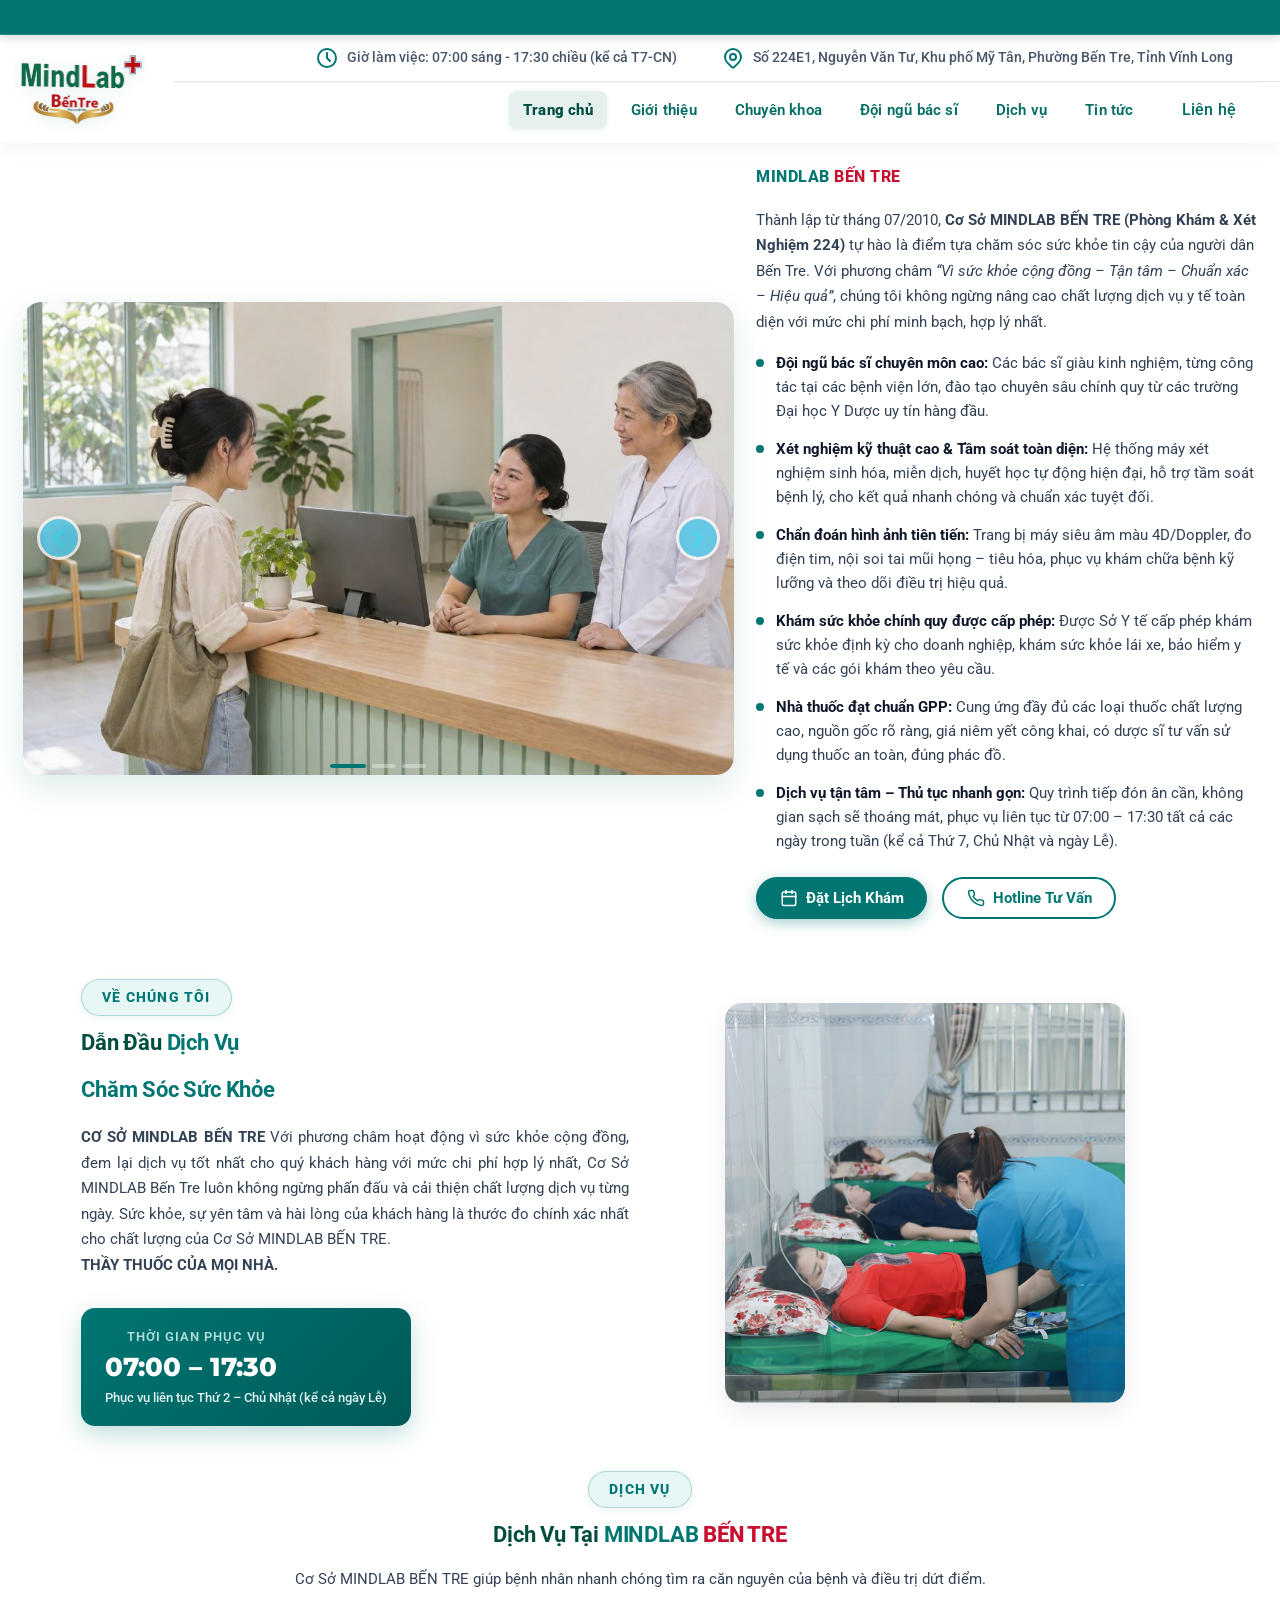
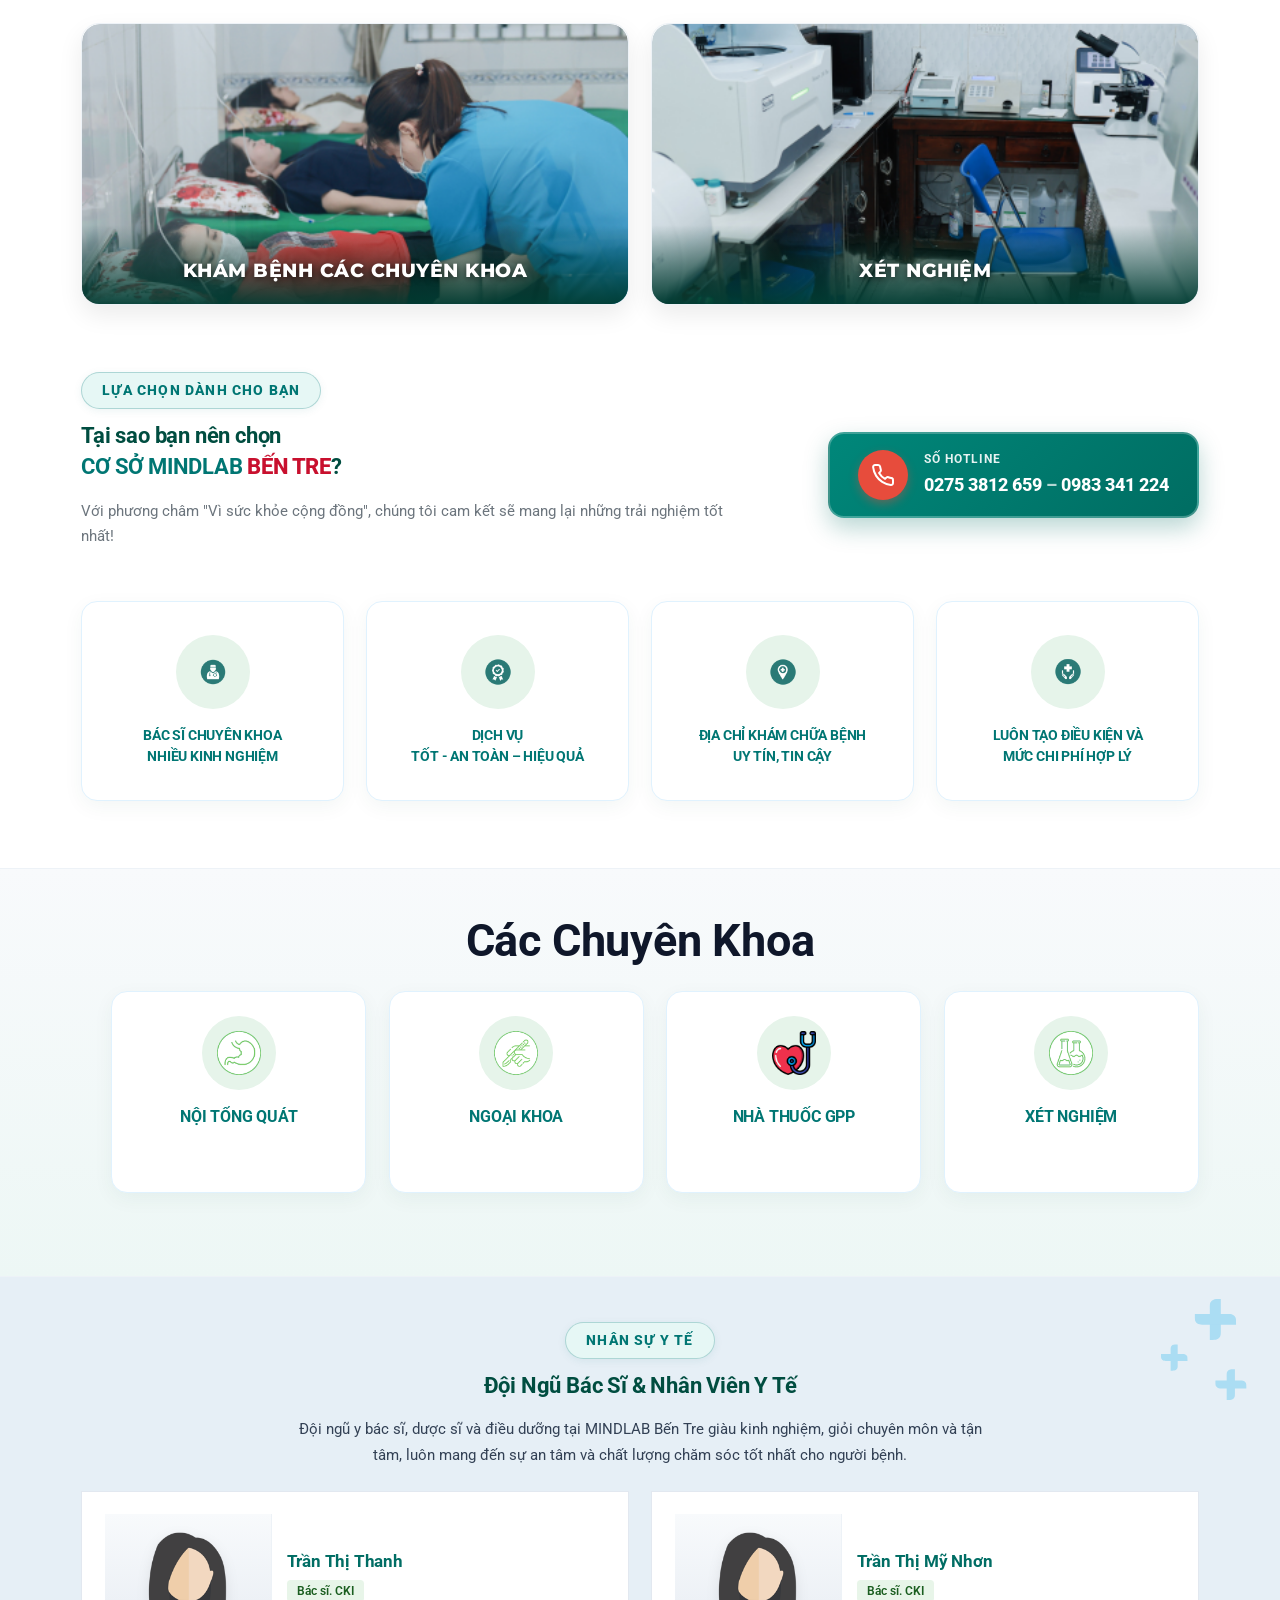
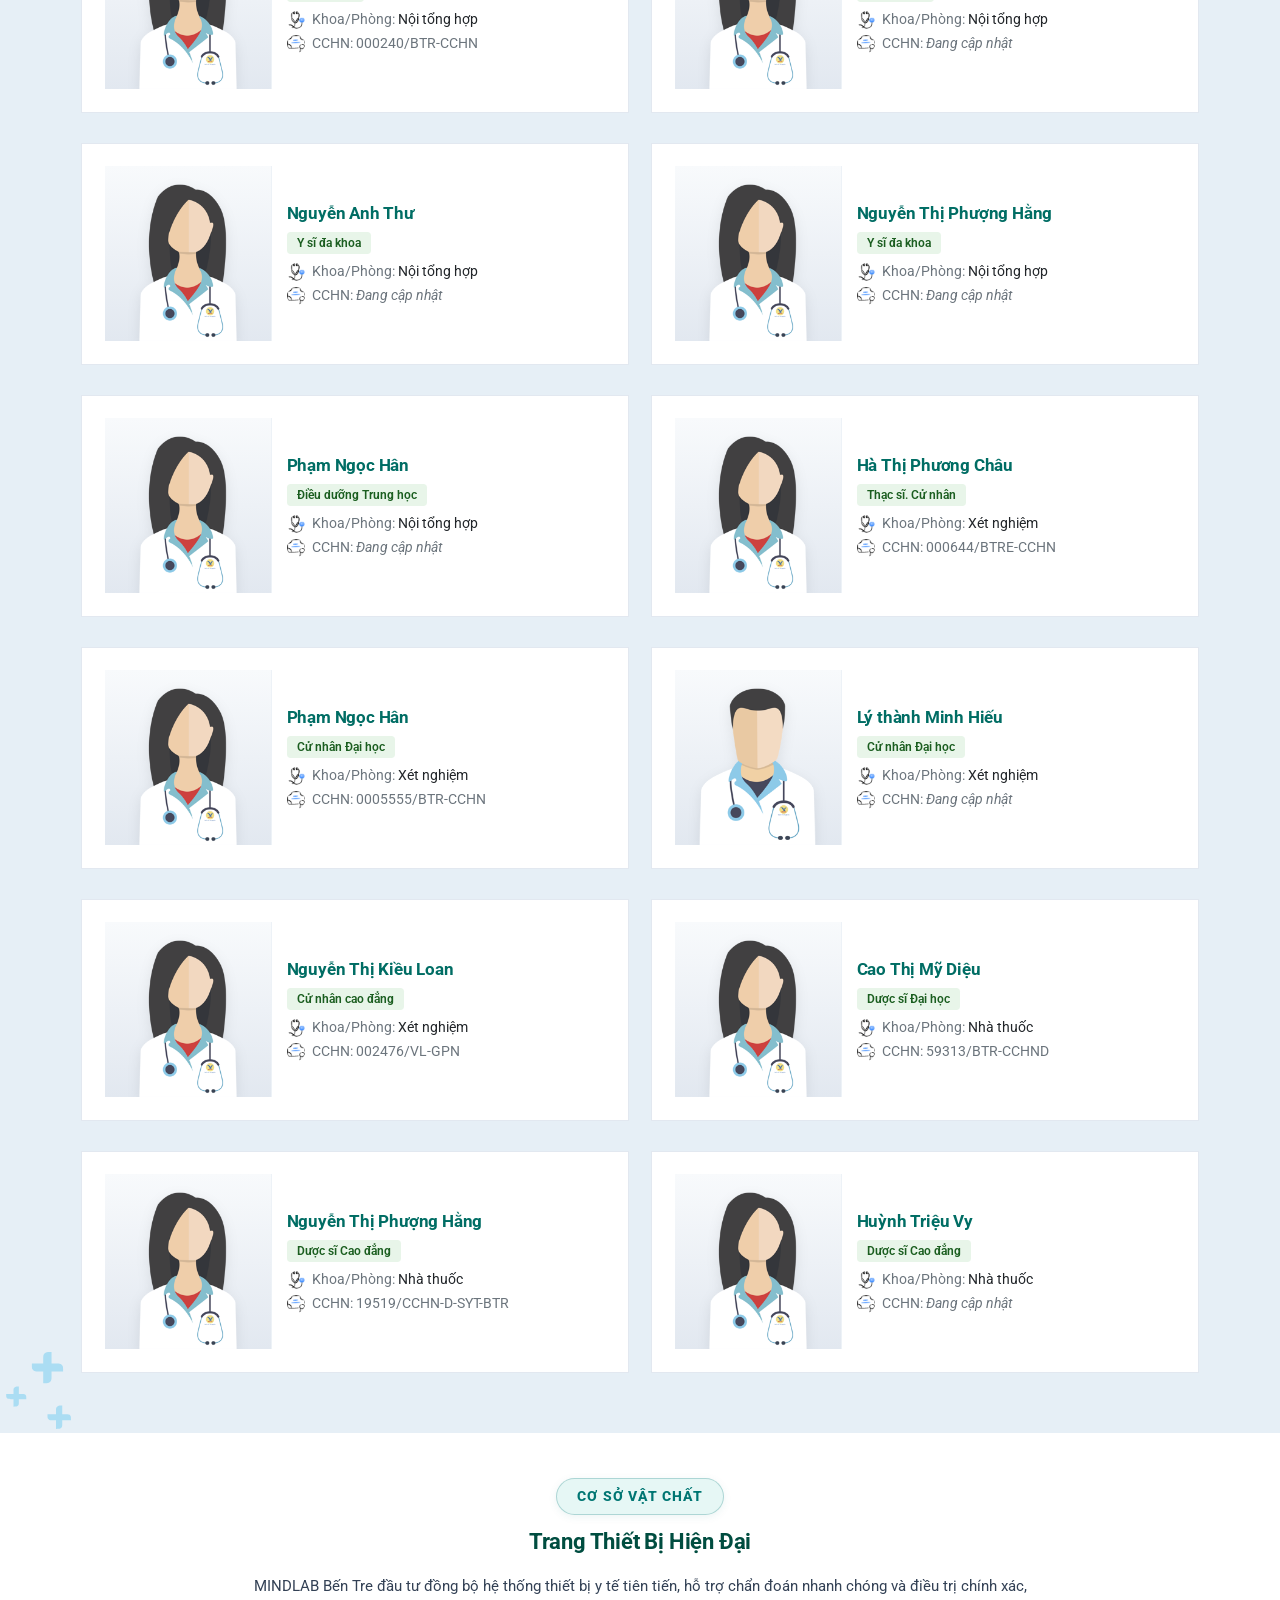
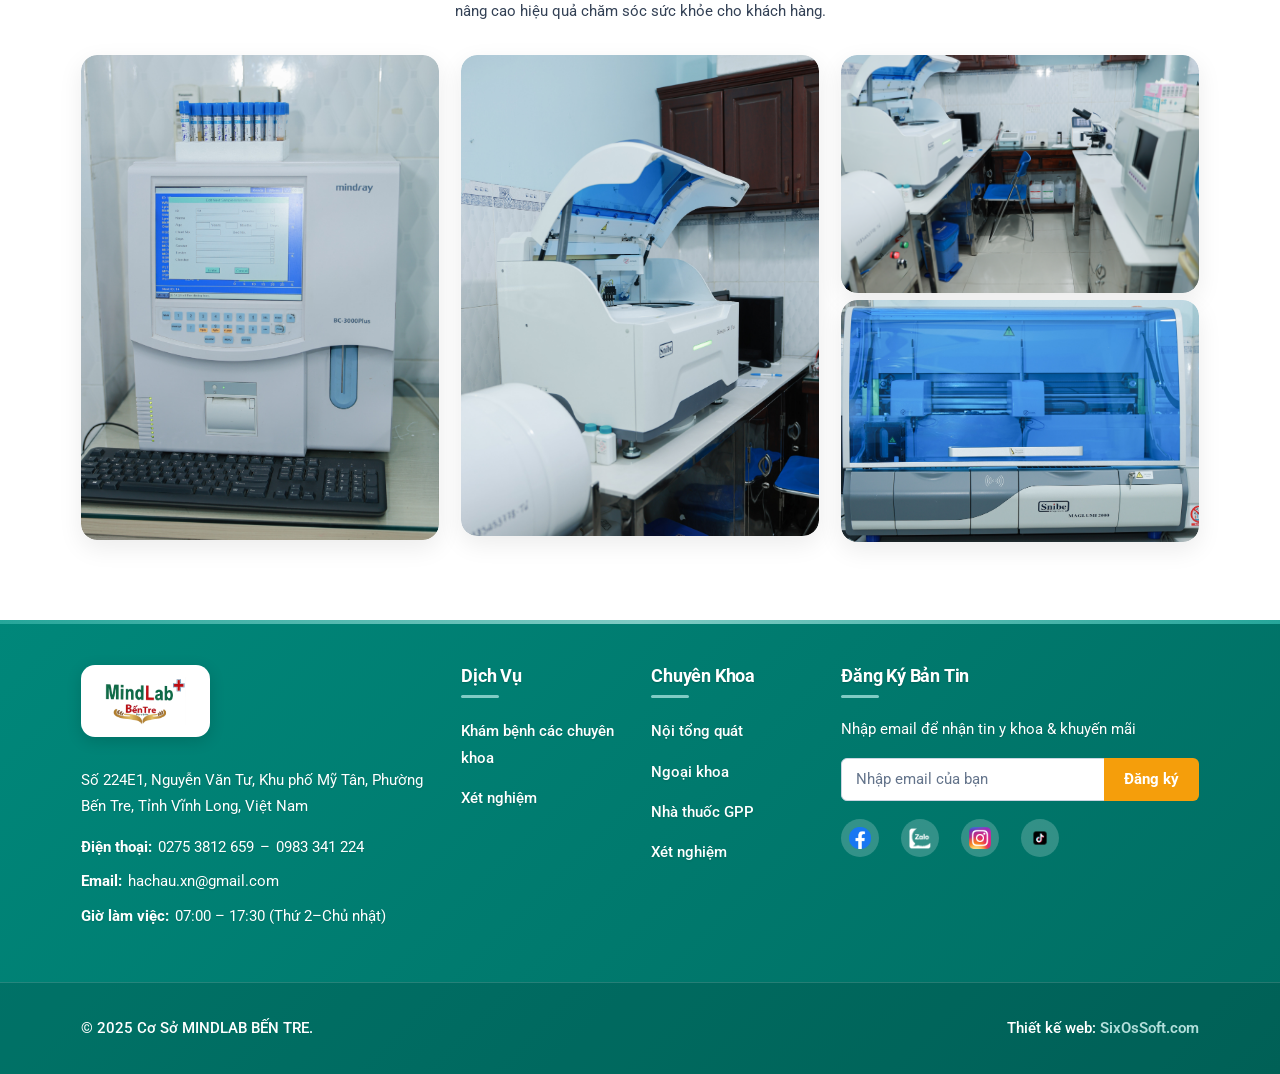
==== commit cb948e91: "bao" ====
--- a/index.html
+++ b/index.html
@@ -4,13 +4,13 @@
     <meta charset="utf-8" />
     <meta http-equiv="X-UA-Compatible" content="IE=edge">
     <meta name="viewport" content="width=device-width, initial-scale=1.0" />
-    <meta name="author" content="Phòng Khám Đa Khoa MINDLAB BẾN TRE">
-
-
-
-
-
-    <title>Phòng Khám Đa Khoa MINDLAB BẾN TRE</title>
+    <meta name="author" content="Cơ Sở MINDLAB BẾN TRE">
+
+
+
+
+
+    <title>Cơ Sở MINDLAB BẾN TRE</title>
         <!-- Google Fonts: Roboto & Montserrat with Vietnamese subset -->
     <link rel="preconnect" href="https://fonts.googleapis.com">
     <link rel="preconnect" href="https://fonts.gstatic.com" crossorigin>
@@ -21,9 +21,6 @@
     <link rel="stylesheet" href="./css/site.css" />
 
 
-    <link rel="icon" type="image/png" href="./favicon-96x96.png" sizes="96x96" />
-    <link rel="icon" type="image/svg+xml" href="./favicon.svg" />
-    <link rel="shortcut icon" href="./favicon.ico" />
     <link rel="apple-touch-icon" sizes="180x180" href="/apple-touch-icon.png" />
     <link rel="manifest" href="/site.webmanifest" />
 
@@ -42,8 +39,8 @@
             {
                 "@type": "MedicalOrganization",
                 "@id": "https://pkdksinhhau.com/#organization",
-                "name": "PHÒNG KHÁM ĐA KHOA MINDLAB BẾN TRE",
-                "legalName": "CÔNG TY TNHH PHÒNG KHÁM ĐA KHOA MINDLAB BẾN TRE",
+                "name": "CƠ SỞ MINDLAB BẾN TRE",
+                "legalName": "CÔNG TY TNHH CƠ SỞ MINDLAB BẾN TRE",
                 "url": "https://pkdksinhhau.com",
                 "logo": "https://pkdksinhhau.com/images/logo/logo-pkdk-sinhhau.png",
                 "sameAs": [
@@ -60,16 +57,16 @@
             {
                 "@type": "MedicalClinic",
                 "@id": "https://pkdksinhhau.com/#clinic",
-                "name": "PHÒNG KHÁM ĐA KHOA MINDLAB BẾN TRE",
+                "name": "CƠ SỞ MINDLAB BẾN TRE",
                 "parentOrganization": {
                     "@id": "https://pkdksinhhau.com/#organization"
                 },
                 "url": "https://pkdksinhhau.com",
-                "description": "Phòng Khám Đa Khoa MINDLAB BẾN TRE cung cấp các dịch vụ y tế chuyên nghiệp với đội ngũ bác sĩ và chuyên gia hàng đầu, cam kết chất lượng và uy tín.",
+                "description": "Cơ Sở MINDLAB BẾN TRE cung cấp các dịch vụ y tế chuyên nghiệp với đội ngũ bác sĩ và chuyên gia hàng đầu, cam kết chất lượng và uy tín.",
                 "image": "https://pkdksinhhau.com/images/banner/medlab.png",
                 "address": {
                 "@type": "PostalAddress",
-                "streetAddress": "224 E1 - Nguyễn Văn Tư, Phường 7, TP. Bến Tre, Tỉnh Bến Tre",
+                "streetAddress": "Số 224E1, Nguyễn Văn Tư, Khu phố Mỹ Tân, Phường Bến Tre, Tỉnh Vĩnh Long, Việt Nam",
                 "addressLocality": "Thành phố Bến Tre",
                 "addressRegion": "Bến Tre",
                 "postalCode": "76116",
@@ -81,7 +78,7 @@
                     "@type": "OpeningHoursSpecification",
                     "dayOfWeek": ["Monday","Tuesday","Wednesday","Thursday","Friday","Saturday","Sunday"],
                     "opens": "07:00",
-                    "closes": "20:00"
+                    "closes": "17:30"
                     }
                 ],
                 "geo": {
@@ -112,7 +109,7 @@
             "@type": "WebPage",
             "@id": "https://pkdksinhhau.com/#webpage",
             "url": "https://pkdksinhhau.com/",
-            "name": "Phòng Khám Đa Khoa MINDLAB BẾN TRE",
+            "name": "Cơ Sở MINDLAB BẾN TRE",
             "isPartOf": {
             "@id": "https://pkdksinhhau.com#website"
             },
@@ -132,8 +129,8 @@
     "@type": "WebSite",
     "@id": "https://pkdksinhhau.com/#website",
     "url": "https://pkdksinhhau.com",
-    "name": "Phòng Khám Đa Khoa MINDLAB BẾN TRE",
-    "description": "Phòng Khám Đa Khoa MINDLAB BẾN TRE cung cấp các dịch vụ y tế chuyên nghiệp với đội ngũ bác sĩ và chuyên gia hàng đầu, cam kết chất lượng và uy tín.",
+    "name": "Cơ Sở MINDLAB BẾN TRE",
+    "description": "Cơ Sở MINDLAB BẾN TRE cung cấp các dịch vụ y tế chuyên nghiệp với đội ngũ bác sĩ và chuyên gia hàng đầu, cam kết chất lượng và uy tín.",
     "publisher": {
     "@id": "https://pkdksinhhau.com/#organization"
     },
@@ -158,18 +155,19 @@
 </head>
 <body>
     
+    <div b-nqtmdgto13 class="marquee-container">
+                <div b-nqtmdgto13 class="marquee">
+                    CƠ SỞ MINDLAB BẾN TRE KÍNH CHÀO QUÝ KHÁCH – MỌI NHU CẦU TƯ VẤN XIN GỌI HOTLINE 0275 3812 659 – 0983 341 224 – Địa Chỉ: Số 224E1, Nguyễn Văn Tư, Khu phố Mỹ Tân, Phường Bến Tre, Tỉnh Vĩnh Long – Giờ Làm Việc: 07:00 sáng - 17:30 chiều (kể cả T7-CN) – Đặt lịch hẹn khám bệnh qua hotline: 0275 3812 659 – 0983 341 224
+                </div>
+            </div>
     <header b-nqtmdgto13>
         <!-- Menu destop -->
         <div b-nqtmdgto13 class="menu-destop">
-            <div b-nqtmdgto13 class="marquee-container">
-                <div b-nqtmdgto13 class="marquee">
-                    PHÒNG KHÁM ĐA KHOA MINDLAB BẾN TRE KÍNH CHÀO QUÝ KHÁCH – MỌI NHU CẦU TƯ VẤN XIN GỌI HOTLINE 0275 3812 659 – Địa Chỉ: 224 E1 - Nguyễn Văn Tư, Phường 7 - TP. Bến Tre – Giờ Làm Việc: 07:00 sáng - 20:00 tối (kể cả T7-CN) – Đặt lịch hẹn khám bệnh qua hotline: 0275 3812 659
-                </div>
-            </div>
+            
             <div b-nqtmdgto13 class="menu-destopWrapper">
                 <div b-nqtmdgto13 class="menu-destopLogo">
-                    <a b-nqtmdgto13 href="index.html">
-                        <img b-nqtmdgto13 id="logo" title="Logo MINDLAB BẾN TRE" src="./images/logo/logo-mindlab-bentre.svg" alt="Phòng Khám Đa Khoa MINDLAB BẾN TRE" style="height: 75px; max-height: 80px; width: auto; display: block;">
+                    <a b-nqtmdgto13 href="index.html" class="brand-header-link">
+                        <img b-nqtmdgto13 id="logo" title="Logo CƠ SỞ MINDLAB BẾN TRE" src="./images/logo/logo-mindlab-bentre.png" alt="Cơ Sở MINDLAB BẾN TRE">
                     </a>
                 </div>
                 <div b-nqtmdgto13 class="menudestop-box">
@@ -180,7 +178,7 @@
                                     <div b-nqtmdgto13 class="styles_icon__VmeVE">
                                         <svg b-nqtmdgto13 xmlns="http://www.w3.org/2000/svg" width="24" height="24" viewBox="0 0 24 24" fill="none" stroke="currentColor" stroke-width="2" stroke-linecap="round" stroke-linejoin="round" class="icon icon-tabler icons-tabler-outline icon-tabler-clock"><path b-nqtmdgto13 stroke="none" d="M0 0h24v24H0z" fill="none" /><path b-nqtmdgto13 d="M3 12a9 9 0 1 0 18 0a9 9 0 0 0 -18 0" /><path b-nqtmdgto13 d="M12 7v5l3 3" /></svg>
                                     </div>
-                                    Giờ làm việc: 07:00 sáng - 20:00 tối (kể cả T7-CN)
+                                    Giờ làm việc: 07:00 sáng - 17:30 chiều (kể cả T7-CN)
                                 </a>
                             </div>
                         </div>
@@ -191,7 +189,7 @@
                                     <div b-nqtmdgto13 class="styles_icon__VmeVE">
                                         <svg b-nqtmdgto13 xmlns="http://www.w3.org/2000/svg" width="24" height="24" viewBox="0 0 24 24" fill="none" stroke="currentColor" stroke-width="2" stroke-linecap="round" stroke-linejoin="round" class="icon icon-tabler icons-tabler-outline icon-tabler-map-pin"><path b-nqtmdgto13 stroke="none" d="M0 0h24v24H0z" fill="none" /><path b-nqtmdgto13 d="M9 11a3 3 0 1 0 6 0a3 3 0 0 0 -6 0" /><path b-nqtmdgto13 d="M17.657 16.657l-4.243 4.243a2 2 0 0 1 -2.827 0l-4.244 -4.243a8 8 0 1 1 11.314 0z" /></svg>
                                     </div>
-                                    224 E1 - Nguyễn Văn Tư, Phường 7 - TP. Bến Tre
+                                    Số 224E1, Nguyễn Văn Tư, Khu phố Mỹ Tân, Phường Bến Tre, Tỉnh Vĩnh Long
                                 </a>
                             </div>
                        
@@ -210,7 +208,7 @@
                             </div>
                             <a b-nqtmdgto13 href="tel:0275 3812 659" class="styles_titleSupport__ndGfi">
                                 Hotline tư vấn
-                                <p b-nqtmdgto13>0275 3812 659</p>
+                                <p b-nqtmdgto13>0275 3812 659 – 0983 341 224</p>
                             </a>
                         </div>
 
@@ -284,14 +282,14 @@
             <nav b-nqtmdgto13 class="navbar bg-light fixed-top menu-mobile">
                 <div b-nqtmdgto13 class="container-fluid">
                     <a b-nqtmdgto13 class="navbar-brand" href="index.html">
-                        <img b-nqtmdgto13 src="./images/logo/logo-mindlab-bentre.svg" style="max-height: 44px; width: auto;" alt="Phòng Khám Đa Khoa MINDLAB BẾN TRE">
+                        <img b-nqtmdgto13 src="./images/logo/logo-mindlab-bentre.png" style="max-height: 44px; width: auto;" alt="Cơ Sở MINDLAB BẾN TRE">
                     </a>
                     <button b-nqtmdgto13 style="color: black" class="navbar-toggler" type="button" data-bs-toggle="offcanvas" data-bs-target="#offcanvasNavbar" aria-controls="offcanvasNavbar">
                         <svg b-nqtmdgto13 xmlns="http://www.w3.org/2000/svg" width="24" height="24" viewBox="0 0 24 24" fill="none" stroke="currentColor" stroke-width="2" stroke-linecap="round" stroke-linejoin="round" class="icon icon-tabler icons-tabler-outline icon-tabler-menu-2"><path b-nqtmdgto13 stroke="none" d="M0 0h24v24H0z" fill="none" /><path b-nqtmdgto13 d="M4 6l16 0" /><path b-nqtmdgto13 d="M4 12l16 0" /><path b-nqtmdgto13 d="M4 18l16 0" /></svg>
                     </button>
                     <div b-nqtmdgto13 class="offcanvas offcanvas-end" tabindex="-1" id="offcanvasNavbar" aria-labelledby="offcanvasNavbarLabel">
                         <div b-nqtmdgto13 class="offcanvas-header">
-                            <img b-nqtmdgto13 src="./images/logo/logo-mindlab-bentre.svg" alt="Phòng Khám Đa Khoa MINDLAB BẾN TRE" style="max-height: 44px; width: auto; background: white; border-radius: 6px; padding: 4px;">
+                            <img b-nqtmdgto13 src="./images/logo/logo-mindlab-bentre.png" alt="Cơ Sở MINDLAB BẾN TRE" style="max-height: 44px; width: auto; background: white; border-radius: 6px; padding: 4px;">
                             <button b-nqtmdgto13 type="button" style="color: white" class="btn-close btn-close-white" data-bs-dismiss="offcanvas" aria-label="Close"></button>
                         </div>
                         <div b-nqtmdgto13 class="offcanvas-body">
@@ -368,7 +366,7 @@
     </li>
     <li class="nav-item" style="display: flex; align-items: center">
         <img class="me-2" loading="lazy" width="25px" height="25px" style="border-radius: 20px" src="./images/icon-social/iconPhone.svg" alt="logo hotline">
-        <a class="nav-link" href="tel:02753812659" rel="nofollow">Hotline: 0275 3812 659</a>
+        <a class="nav-link" href="tel:02753812659" rel="nofollow">Hotline: 0275 3812 659 – 0983 341 224</a>
     </li>
     <li class="nav-item" style="display: flex; align-items: center">
         <img class="me-2" loading="lazy" width="25px" height="25px" style="border-radius: 20px" src="./images/icon-social/email-logo.webp" alt="logo email">
@@ -393,61 +391,95 @@
     <section class="container-fluid py-3" id="banner">
     <div class="row align-items-center g-4 mx-0">
         <div class="col-12 col-lg-7">
-            <div id="fullscreenCarousel" class="carousel slide container" role="region" aria-label="Banner chính" data-bs-ride="carousel">
+            <div id="heroMedicalCarousel" class="carousel slide carousel-fade" data-bs-ride="carousel" data-bs-interval="4000">
+                <div class="carousel-indicators mb-2">
+                    <button type="button" data-bs-target="#heroMedicalCarousel" data-bs-slide-to="0" class="active" aria-current="true" aria-label="Tiếp đón &amp; Tư vấn"></button>
+                    <button type="button" data-bs-target="#heroMedicalCarousel" data-bs-slide-to="1" aria-label="Khám bệnh chuyên khoa"></button>
+                    <button type="button" data-bs-target="#heroMedicalCarousel" data-bs-slide-to="2" aria-label="Xét nghiệm kỹ thuật cao"></button>
+                </div>
+
                 <div class="carousel-inner">
-                    <figure class="carousel-item active">
-                        <img src="./images/banner/banner-pkdksh.webp" class="d-block w-100" alt="Phòng Khám Đa Khoa MINDLAB Bến Tre">
-                        <figcaption class="visually-hidden">Phòng Khám Đa Khoa MINDLAB Bến Tre</figcaption>
-                    </figure>
-                    <figure class="carousel-item">
-                        <img src="./images/banner/banner-pkdksh.jpg" class="d-block w-100" alt="Dịch Vụ Y Tế Chất Lượng Cao MINDLAB Bến Tre">
-                        <figcaption class="visually-hidden">Dịch Vụ Y Tế Chất Lượng Cao MINDLAB Bến Tre</figcaption>
-                    </figure>
-                    <figure class="carousel-item">
-                        <img src="./images/banner/nurse.webp" class="d-block w-100" alt="Đội ngũ y bác sĩ tận tâm MINDLAB Bến Tre">
-                        <figcaption class="visually-hidden">Đội ngũ y bác sĩ tận tâm MINDLAB Bến Tre</figcaption>
-                    </figure>
-                </div>
-                <nav class="carousel-controls" aria-label="Điều khiển banner">
-                    <button class="carousel-control-prev" type="button" data-bs-target="#fullscreenCarousel" data-bs-slide="prev" aria-label="Trước">
-                        <span class="carousel-control-prev-icon"></span>
-                    </button>
-                    <button class="carousel-control-next" type="button" data-bs-target="#fullscreenCarousel" data-bs-slide="next" aria-label="Sau">
-                        <span class="carousel-control-next-icon"></span>
-                    </button>
-                </nav>
+                    <div class="carousel-item active" data-bs-interval="4000">
+                        <img src="./images/banner/hero-slide-1-tiep-don.jpg" class="d-block w-100" alt="Tiếp đón và tư vấn bệnh nhân tận tâm tại Cơ Sở MINDLAB Bến Tre">
+                    </div>
+                    <div class="carousel-item" data-bs-interval="4000">
+                        <img src="./images/banner/hero-slide-2-kham-benh.jpg" class="d-block w-100" alt="Bác sĩ chuyên khoa giàu kinh nghiệm thăm khám tại Cơ Sở MINDLAB Bến Tre">
+                    </div>
+                    <div class="carousel-item" data-bs-interval="4000">
+                        <img src="./images/banner/hero-slide-3-xet-nghiem.jpg" class="d-block w-100" alt="Xét nghiệm kỹ thuật cao nhanh chóng chuẩn xác tại Cơ Sở MINDLAB Bến Tre">
+                    </div>
+                </div>
+
+                <button class="carousel-control-prev" type="button" data-bs-target="#heroMedicalCarousel" data-bs-slide="prev" aria-label="Hình trước">
+                    <span class="carousel-control-prev-icon" aria-hidden="true"></span>
+                </button>
+                <button class="carousel-control-next" type="button" data-bs-target="#heroMedicalCarousel" data-bs-slide="next" aria-label="Hình tiếp theo">
+                    <span class="carousel-control-next-icon" aria-hidden="true"></span>
+                </button>
             </div>
 
         </div>
         <div class="col-12 col-lg-5">
             <div class="about-us-title">
-                <h1 class="title mt-2" style="font-size: 2.5rem">
-                    Phòng Khám Đa Khoa <br />
-                    <span class="primary1">MINDLAB</span> <span class="primary2">BẾN TRE</span>
+                <h1 class="title mt-2" style="font-size: 2.2rem; font-weight: 800;">
+                    <span class="primary1" style="color: #007673;">MINDLAB</span> <span class="primary2" style="color: #c0392b;">BẾN TRE</span>
                 </h1>
 
             </div>
-            <div class="">
-                <p>Thành lập từ tháng 07/2010, Phòng Khám Đa Khoa MINDLAB BẾN TRE không ngừng phát triển nhờ sự đoàn kết, tâm huyết của đội ngũ y bác sĩ. Với phương châm “Vì sức khỏe cộng đồng”, phòng khám luôn nỗ lực mang đến dịch vụ tốt nhất với chi phí hợp lý.</p>
-
-                <p>
-                    <svg xmlns="http://www.w3.org/2000/svg" width="24" height="24" viewBox="0 0 24 24" fill="none" stroke="currentColor" stroke-width="2" stroke-linecap="round" stroke-linejoin="round" class="icon icon-tabler icons-tabler-outline icon-tabler-rosette-discount-check"><path stroke="none" d="M0 0h24v24H0z" fill="none" /><path d="M5 7.2a2.2 2.2 0 0 1 2.2 -2.2h1a2.2 2.2 0 0 0 1.55 -.64l.7 -.7a2.2 2.2 0 0 1 3.12 0l.7 .7c.412 .41 .97 .64 1.55 .64h1a2.2 2.2 0 0 1 2.2 2.2v1c0 .58 .23 1.138 .64 1.55l.7 .7a2.2 2.2 0 0 1 0 3.12l-.7 .7a2.2 2.2 0 0 0 -.64 1.55v1a2.2 2.2 0 0 1 -2.2 2.2h-1a2.2 2.2 0 0 0 -1.55 .64l-.7 .7a2.2 2.2 0 0 1 -3.12 0l-.7 -.7a2.2 2.2 0 0 0 -1.55 -.64h-1a2.2 2.2 0 0 1 -2.2 -2.2v-1a2.2 2.2 0 0 0 -.64 -1.55l-.7 -.7a2.2 2.2 0 0 1 0 -3.12l.7 -.7a2.2 2.2 0 0 0 .64 -1.55v-1" /><path d="M9 12l2 2l4 -4" /></svg>
-                    Đội ngũ gồm các trưởng khoa, bác sĩ giàu kinh nghiệm từ các bệnh viện lớn, tốt nghiệp chính quy tại các trường Đại học Y Dược uy tín trong và ngoài nước.
+            <div class="hero-intro">
+                <p style="font-size: 15px; line-height: 1.7; color: #475569; margin-bottom: 16px;">
+                    Thành lập từ tháng 07/2010, <strong>Cơ Sở MINDLAB BẾN TRE (Phòng Khám &amp; Xét Nghiệm 224)</strong> tự hào là điểm tựa chăm sóc sức khỏe tin cậy của người dân Bến Tre. Với phương châm <em>“Vì sức khỏe cộng đồng – Tận tâm – Chuẩn xác – Hiệu quả”</em>, chúng tôi không ngừng nâng cao chất lượng dịch vụ y tế toàn diện với mức chi phí minh bạch, hợp lý nhất.
                 </p>
-                
-                <p>
-                    <svg xmlns="http://www.w3.org/2000/svg" width="24" height="24" viewBox="0 0 24 24" fill="none" stroke="currentColor" stroke-width="2" stroke-linecap="round" stroke-linejoin="round" class="icon icon-tabler icons-tabler-outline icon-tabler-rosette-discount-check"><path stroke="none" d="M0 0h24v24H0z" fill="none" /><path d="M5 7.2a2.2 2.2 0 0 1 2.2 -2.2h1a2.2 2.2 0 0 0 1.55 -.64l.7 -.7a2.2 2.2 0 0 1 3.12 0l.7 .7c.412 .41 .97 .64 1.55 .64h1a2.2 2.2 0 0 1 2.2 2.2v1c0 .58 .23 1.138 .64 1.55l.7 .7a2.2 2.2 0 0 1 0 3.12l-.7 .7a2.2 2.2 0 0 0 -.64 1.55v1a2.2 2.2 0 0 1 -2.2 2.2h-1a2.2 2.2 0 0 0 -1.55 .64l-.7 .7a2.2 2.2 0 0 1 -3.12 0l-.7 -.7a2.2 2.2 0 0 0 -1.55 -.64h-1a2.2 2.2 0 0 1 -2.2 -2.2v-1a2.2 2.2 0 0 0 -.64 -1.55l-.7 -.7a2.2 2.2 0 0 1 0 -3.12l.7 -.7a2.2 2.2 0 0 0 .64 -1.55v-1" /><path d="M9 12l2 2l4 -4" /></svg>
-                    Trang thiết bị y khoa hiện đại, tiên tiến, hỗ trợ chẩn đoán & điều trị nhanh chóng, chính xác, hiệu quả.
-                </p>
-                <p>
-                    <svg xmlns="http://www.w3.org/2000/svg" width="24" height="24" viewBox="0 0 24 24" fill="none" stroke="currentColor" stroke-width="2" stroke-linecap="round" stroke-linejoin="round" class="icon icon-tabler icons-tabler-outline icon-tabler-rosette-discount-check"><path stroke="none" d="M0 0h24v24H0z" fill="none" /><path d="M5 7.2a2.2 2.2 0 0 1 2.2 -2.2h1a2.2 2.2 0 0 0 1.55 -.64l.7 -.7a2.2 2.2 0 0 1 3.12 0l.7 .7c.412 .41 .97 .64 1.55 .64h1a2.2 2.2 0 0 1 2.2 2.2v1c0 .58 .23 1.138 .64 1.55l.7 .7a2.2 2.2 0 0 1 0 3.12l-.7 .7a2.2 2.2 0 0 0 -.64 1.55v1a2.2 2.2 0 0 1 -2.2 2.2h-1a2.2 2.2 0 0 0 -1.55 .64l-.7 .7a2.2 2.2 0 0 1 -3.12 0l-.7 -.7a2.2 2.2 0 0 0 -1.55 -.64h-1a2.2 2.2 0 0 1 -2.2 -2.2v-1a2.2 2.2 0 0 0 -.64 -1.55l-.7 -.7a2.2 2.2 0 0 1 0 -3.12l.7 -.7a2.2 2.2 0 0 0 .64 -1.55v-1" /><path d="M9 12l2 2l4 -4" /></svg>
-                    Được Sở Y tế Tỉnh Bến Tre cấp phép khám sức khỏe định kỳ cho doanh nghiệp, khám sức khỏe lái xe, bảo hiểm y tế, và các dịch vụ y tế khác.
-                </p>
-                <p>
-                    <svg xmlns="http://www.w3.org/2000/svg" width="24" height="24" viewBox="0 0 24 24" fill="none" stroke="currentColor" stroke-width="2" stroke-linecap="round" stroke-linejoin="round" class="icon icon-tabler icons-tabler-outline icon-tabler-rosette-discount-check"><path stroke="none" d="M0 0h24v24H0z" fill="none" /><path d="M5 7.2a2.2 2.2 0 0 1 2.2 -2.2h1a2.2 2.2 0 0 0 1.55 -.64l.7 -.7a2.2 2.2 0 0 1 3.12 0l.7 .7c.412 .41 .97 .64 1.55 .64h1a2.2 2.2 0 0 1 2.2 2.2v1c0 .58 .23 1.138 .64 1.55l.7 .7a2.2 2.2 0 0 1 0 3.12l-.7 .7a2.2 2.2 0 0 0 -.64 1.55v1a2.2 2.2 0 0 1 -2.2 2.2h-1a2.2 2.2 0 0 0 -1.55 .64l-.7 .7a2.2 2.2 0 0 1 -3.12 0l-.7 -.7a2.2 2.2 0 0 0 -1.55 -.64h-1a2.2 2.2 0 0 1 -2.2 -2.2v-1a2.2 2.2 0 0 0 -.64 -1.55l-.7 -.7a2.2 2.2 0 0 1 0 -3.12l.7 -.7a2.2 2.2 0 0 0 .64 -1.55v-1" /><path d="M9 12l2 2l4 -4" /></svg>
-                    Chuyên khoa mũi nhọn: Khám chữa bệnh Nội tổng hợp, Xét nghiệm kỹ thuật cao và Nhà thuốc đạt chuẩn GPP.
-                </p>
-               
+
+                <div class="hero-info-list">
+                    <div class="hero-info-item">
+                        <span class="hero-info-bullet"></span>
+                        <div class="hero-info-text">
+                            <strong>Đội ngũ bác sĩ chuyên môn cao:</strong> Các bác sĩ giàu kinh nghiệm, từng công tác tại các bệnh viện lớn, đào tạo chuyên sâu chính quy từ các trường Đại học Y Dược uy tín hàng đầu.
+                        </div>
+                    </div>
+                    <div class="hero-info-item">
+                        <span class="hero-info-bullet"></span>
+                        <div class="hero-info-text">
+                            <strong>Xét nghiệm kỹ thuật cao &amp; Tầm soát toàn diện:</strong> Hệ thống máy xét nghiệm sinh hóa, miễn dịch, huyết học tự động hiện đại, hỗ trợ tầm soát bệnh lý, cho kết quả nhanh chóng và chuẩn xác tuyệt đối.
+                        </div>
+                    </div>
+                    <div class="hero-info-item">
+                        <span class="hero-info-bullet"></span>
+                        <div class="hero-info-text">
+                            <strong>Chẩn đoán hình ảnh tiên tiến:</strong> Trang bị máy siêu âm màu 4D/Doppler, đo điện tim, nội soi tai mũi họng – tiêu hóa, phục vụ khám chữa bệnh kỹ lưỡng và theo dõi điều trị hiệu quả.
+                        </div>
+                    </div>
+                    <div class="hero-info-item">
+                        <span class="hero-info-bullet"></span>
+                        <div class="hero-info-text">
+                            <strong>Khám sức khỏe chính quy được cấp phép:</strong> Được Sở Y tế cấp phép khám sức khỏe định kỳ cho doanh nghiệp, khám sức khỏe lái xe, bảo hiểm y tế và các gói khám theo yêu cầu.
+                        </div>
+                    </div>
+                    <div class="hero-info-item">
+                        <span class="hero-info-bullet"></span>
+                        <div class="hero-info-text">
+                            <strong>Nhà thuốc đạt chuẩn GPP:</strong> Cung ứng đầy đủ các loại thuốc chất lượng cao, nguồn gốc rõ ràng, giá niêm yết công khai, có dược sĩ tư vấn sử dụng thuốc an toàn, đúng phác đồ.
+                        </div>
+                    </div>
+                    <div class="hero-info-item">
+                        <span class="hero-info-bullet"></span>
+                        <div class="hero-info-text">
+                            <strong>Dịch vụ tận tâm – Thủ tục nhanh gọn:</strong> Quy trình tiếp đón ân cần, không gian sạch sẽ thoáng mát, phục vụ liên tục từ 07:00 – 17:30 tất cả các ngày trong tuần (kể cả Thứ 7, Chủ Nhật và ngày Lễ).
+                        </div>
+                    </div>
+                </div>
+
+                <div class="hero-cta-group d-flex flex-wrap gap-3 mt-4">
+                    <a href="lien-he.html" class="btn btn-hero-primary px-4 py-2 fw-bold" style="background-color: #007673 !important; color: #ffffff !important; border-radius: 50px; font-weight: 700 !important; box-shadow: 0 4px 14px rgba(0,118,115,0.35); text-decoration: none; display: inline-flex; align-items: center; gap: 8px;">
+                        <svg xmlns="http://www.w3.org/2000/svg" width="18" height="18" viewBox="0 0 24 24" fill="none" stroke="#ffffff" stroke-width="2" stroke-linecap="round" stroke-linejoin="round"><rect x="3" y="4" width="18" height="18" rx="2" ry="2"></rect><line x1="16" y1="2" x2="16" y2="6"></line><line x1="8" y1="2" x2="8" y2="6"></line><line x1="3" y1="10" x2="21" y2="10"></line></svg>
+                        <span style="color: #ffffff !important; font-weight: 700 !important;">Đặt Lịch Khám</span>
+                    </a>
+                    <a href="tel:02753812659" class="btn btn-hero-secondary px-4 py-2 fw-bold" style="border: 2px solid #007673 !important; color: #007673 !important; background-color: #ffffff !important; border-radius: 50px; font-weight: 700 !important; text-decoration: none; display: inline-flex; align-items: center; gap: 8px;">
+                        <svg xmlns="http://www.w3.org/2000/svg" width="18" height="18" viewBox="0 0 24 24" fill="none" stroke="#007673" stroke-width="2" stroke-linecap="round" stroke-linejoin="round"><path d="M22 16.92v3a2 2 0 0 1-2.18 2 19.79 19.79 0 0 1-8.63-3.07 19.5 19.5 0 0 1-6-6 19.79 19.79 0 0 1-3.07-8.67A2 2 0 0 1 4.11 2h3a2 2 0 0 1 2 1.72 12.84 12.84 0 0 0 .7 2.81 2 2 0 0 1-.45 2.11L8.09 9.91a16 16 0 0 0 6 6l1.27-1.27a2 2 0 0 1 2.11-.45 12.84 12.84 0 0 0 2.81.7A2 2 0 0 1 22 16.92z"></path></svg>
+                        <span style="color: #007673 !important; font-weight: 700 !important;">Hotline Tư Vấn</span>
+                    </a>
+                </div>
             </div>
 
         </div>
@@ -460,7 +492,7 @@
                 <!-- Heading -->
                 <div class="about-us-title">
                  
-                    <p class="subtitle">Về Chúng Tôi</p>
+                    <p class="subtitle">VỀ CHÚNG TÔI</p>
 
                     <h2 class="title">
                         <span>
@@ -481,35 +513,28 @@
                 <!-- Text -->
 
                 <p class="about-us-text">
-                    <strong>PHÒNG KHÁM ĐA KHOA MINDLAB BẾN TRE</strong>
-                    Với phương châm hoạt động vì sức khỏe cộng đồng, đem lại dịch vụ tốt nhất cho quý khách hàng với mức chi phí hợp lý nhất, PKĐK MINDLAB Bến Tre luôn không ngừng phấn đấu và cải thiện chất lượng dịch vụ từng ngày. Sức khỏe, sự yên tâm và hài lòng của khách hàng là thước đo chính xác nhất cho chất lượng của Phòng Khám Đa Khoa MINDLAB BẾN TRE.
+                    <strong>CƠ SỞ MINDLAB BẾN TRE</strong>
+                    Với phương châm hoạt động vì sức khỏe cộng đồng, đem lại dịch vụ tốt nhất cho quý khách hàng với mức chi phí hợp lý nhất, Cơ Sở MINDLAB Bến Tre luôn không ngừng phấn đấu và cải thiện chất lượng dịch vụ từng ngày. Sức khỏe, sự yên tâm và hài lòng của khách hàng là thước đo chính xác nhất cho chất lượng của Cơ Sở MINDLAB BẾN TRE.
                     <br>
                     <strong>THẦY THUỐC CỦA MỌI NHÀ.</strong>
                 </p>
 
-                <div class="about-us-time">
-                    Giờ làm việc
-                </div>
-                <p class="about-us-day">
-                    <time datetime="07:00">07:00</time> – <time datetime="20:00">20:00</time>
-                </p>
-                <span>(Làm việc cả Thứ 7, Chủ Nhật)</span>
+                <div class="about-us-time-card">
+                    <div class="time-label">
+                        <svg xmlns="http://www.w3.org/2000/svg" width="16" height="16" viewBox="0 0 24 24" fill="none" stroke="currentColor" stroke-width="2"><circle cx="12" cy="12" r="9"/><polyline points="12 7 12 12 15 15"/></svg>
+                        Thời Gian Phục Vụ
+                    </div>
+                    <div class="time-val">07:00 – 17:30</div>
+                    <div class="time-sub">Phục vụ liên tục Thứ 2 – Chủ Nhật (kể cả ngày Lễ)</div>
+                </div>
                 
             </div>
 
             <div class="col-lg-6">
                 <!-- Image -->
-                <div class="about-us-img">
-                    <figure class="image-1">
-                        <img alt="Siêu âm 4d" loading="lazy" src="./images/banner/sieu-am-4d.png">
-                    </figure>
-
-                    <figure class="image-2">
-                        <img alt="Khám bệnh chuyên khoa" loading="lazy" src="./images/banner/kham-benh-cac-chuyen-khoa.png">
-                    </figure>
-
-                    <figure class="image-3">
-                        <img alt="Xông khí dung" loading="lazy" src="./images/banner/xong-khi-dung.png">
+                <div class="about-us-img text-center">
+                    <figure class="about-single-img" style="margin: 0 auto; max-width: 100%; border-radius: 18px; overflow: hidden; box-shadow: 0 12px 32px rgba(0, 118, 115, 0.12);">
+                        <img alt="Khám bệnh chuyên khoa" loading="lazy" src="./images/banner/kham-benh-cac-chuyen-khoa.png" style="width: 100%; height: auto; display: block; border-radius: 18px;">
                     </figure>
                 </div>
             </div>
@@ -519,13 +544,13 @@
     <div class="container">
         <div class="row justify-content-center text-md-center mb-10">
             <div class="service-heading">     
-                <p class="subtitle">Dịch Vụ</p>
+                <p class="subtitle">DỊCH VỤ</p>
                 <h2 class="title">
                         Dịch Vụ Tại
                     <span class="primary1">MINDLAB</span> <span class="primary2">BẾN TRE</span>
                 </h2>
                 <div class="paragraph" style="">
-                    Phòng Khám Đa Khoa MINDLAB BẾN TRE giúp bệnh nhân nhanh chóng tìm ra căn nguyên của bệnh và điều trị dứt điểm.
+                    Cơ Sở MINDLAB BẾN TRE giúp bệnh nhân nhanh chóng tìm ra căn nguyên của bệnh và điều trị dứt điểm.
                 </div>          
             </div>
         </div>
@@ -553,91 +578,83 @@
         </div>
     </div>
 
-    <div class="container py-5">
-        <div class="row">
+    <div class="container py-5 choose-us-section">
+        <div class="row align-items-center mb-4">
             <div class="col-xs-12 col-sm-12 col-md-7 col-lg-7">
                 <div class="why-heading">                 
-                    <p class="subtitle">Lựa chọn dành cho bạn</p>
-
-                    <h2 class="title">
-                        Tại sao bạn nên chọn<br>
-                        Phòng Khám <span class="primary1">MINDLAB</span> <span class="primary2">BẾN TRE</span>?
+                    <p class="subtitle">LỰA CHỌN DÀNH CHO BẠN</p>
+
+                    <h2 class="title" style="font-weight: 800; font-size: 28px; line-height: 1.35; margin-bottom: 8px;">
+                        Tại sao bạn nên chọn<br><span class="primary1" style="color: #007673;">CƠ SỞ MINDLAB</span> <span class="primary2" style="color: #c0392b;">BẾN TRE</span>?
                     </h2>
 
-                    <div class="">Với phương châm "Vì sức khỏe cộng đồng", chúng tôi cam kết sẽ mang lại những trải nghiệm tốt nhất!</div>
-                </div>
-
-                <div class="row row-cols-2 row-cols-md-2 speciality-list">
-                    <div class="col mb-3">
-                        <div class="why-card">
-                            <div class="why-img">
-                                <img src="./images/icon/icon-bac-si.png" alt="Bác sĩ chuyên khoa nhiều kinh nghiệm" >
-                            </div>
-
-                            <div class="why-des">
-                                <h3>BÁC SĨ CHUYÊN KHOA <br> NHIỀU KINH NGHIỆM</h3>
-                            </div>  
-                        </div>
-                    </div>
-
-                    <div class="col mb-3">
-                        <div class="why-card">
-                            <div class="why-img">
-                                <img src="./images/icon/dich-vu-chat-luong-an-toan.png" alt="Dịch vụ chất lượng an toàn hiệu quả">
-                            </div>
-
-                            <div class="why-des">
-                                <h3>DỊCH VỤ <br> TỐT - AN TOÀN – HIỆU QUẢ</h3>
-                            </div>
-                        </div>
-                    </div>
-
-                    <div class="col mb-3">
-                        <div class="why-card">
-                            <div class="why-img">
-                                <img src="./images/icon/dia-chi-kham-benh-uy-tin-an-toan.png" alt="Địa chỉ khám bệnh uy tín">
-                            </div>
-
-                            <div class="why-des">
-                                <h3>ĐỊA CHỈ KHÁM CHỮA BỆNH <br> UY TÍN, TIN CẬY</h3>
-                            </div>
-                        </div>
-                    </div>
-
-                    <div class="col mb-3">
-                        <div class="why-card">
-                            <div class="why-img">
-                                <img src="./images/icon/luon-tao-dieu-kien-va-chi-phi-hop-li.png" alt="Luôn tạo điều kiện, chi phí hợp lí">
-                            </div>
-
-                            <div class="why-des">
-                                <h3>LUÔN TẠO ĐIỀU KIỆN VÀ <br> MỨC CHI PHÍ HỢP LÝ</h3>
-                            </div>
-                        </div>
-                    </div>
-
-                </div>
-            </div>
-
-            <div class="col-xs-12 col-sm-12 col-md-5 col-lg-5 mb-3">
-                <div class="why-right">
-                    <div class="why-contact">
-                        <img src="./images/icon/phone.png"/>
-                     
-                        <div>
-                            <h3>
-                                Số Hotline
-                            </h3>
-                            <p>
-                                0275 3812 659
-                            </p>
-                        </div>
-
+                    <div class="text-muted" style="font-size: 15px;">Với phương châm "Vì sức khỏe cộng đồng", chúng tôi cam kết sẽ mang lại những trải nghiệm tốt nhất!</div>
+                </div>
+            </div>
+
+            <div class="col-xs-12 col-sm-12 col-md-5 col-lg-5 text-md-end mt-3 mt-md-0">
+                <div class="why-contact-banner d-inline-flex align-items-center gap-3 p-3 px-4 shadow-sm" style="background: linear-gradient(135deg, #007673, #005a58); border-radius: 16px; color: #ffffff;">
+                    <div class="contact-icon-circle d-flex align-items-center justify-content-center" style="width: 50px; height: 50px; border-radius: 50%; background: #e74c3c; flex-shrink: 0; box-shadow: 0 4px 10px rgba(231,76,60,0.4);">
+                        <svg xmlns="http://www.w3.org/2000/svg" width="24" height="24" viewBox="0 0 24 24" fill="none" stroke="#ffffff" stroke-width="2" stroke-linecap="round" stroke-linejoin="round"><path d="M22 16.92v3a2 2 0 0 1-2.18 2 19.79 19.79 0 0 1-8.63-3.07 19.5 19.5 0 0 1-6-6 19.79 19.79 0 0 1-3.07-8.67A2 2 0 0 1 4.11 2h3a2 2 0 0 1 2 1.72 12.84 12.84 0 0 0 .7 2.81 2 2 0 0 1-.45 2.11L8.09 9.91a16 16 0 0 0 6 6l1.27-1.27a2 2 0 0 1 2.11-.45 12.84 12.84 0 0 0 2.81.7A2 2 0 0 1 22 16.92z"></path></svg>
+                    </div>
+                    <div class="text-start">
+                        <div style="font-size: 12px; font-weight: 700; text-transform: uppercase; letter-spacing: 1px; color: rgba(255,255,255,0.9);">SỐ HOTLINE</div>
+                        <div style="font-size: 18px; font-weight: 800; white-space: nowrap;">
+                            <a href="tel:02753812659" style="color: #ffffff !important; text-decoration: none;">0275 3812 659</a> <span style="color: rgba(255,255,255,0.7);">–</span> <a href="tel:0983341224" style="color: #ffffff !important; text-decoration: none;">0983 341 224</a>
+                        </div>
+                    </div>
+                </div>
+            </div>
+        </div>
+
+        <div class="row justify-content-center mt-3">
+            <div class="col-lg-3 col-md-6 col-sm-6 mb-4">
+                <div class="why-card">
+                    <div class="why-img">
+                        <img src="./images/icon/icon-bac-si.png" alt="Bác sĩ chuyên khoa nhiều kinh nghiệm">
+                    </div>
+                    <div class="why-des">
+                        <h3>BÁC SĨ CHUYÊN KHOA <br> NHIỀU KINH NGHIỆM</h3>
+                    </div>  
+                </div>
+            </div>
+
+            <div class="col-lg-3 col-md-6 col-sm-6 mb-4">
+                <div class="why-card">
+                    <div class="why-img">
+                        <img src="./images/icon/dich-vu-chat-luong-an-toan.png" alt="Dịch vụ chất lượng an toàn hiệu quả">
+                    </div>
+                    <div class="why-des">
+                        <h3>DỊCH VỤ <br> TỐT - AN TOÀN – HIỆU QUẢ</h3>
+                    </div>
+                </div>
+            </div>
+
+            <div class="col-lg-3 col-md-6 col-sm-6 mb-4">
+                <div class="why-card">
+                    <div class="why-img">
+                        <img src="./images/icon/dia-chi-kham-benh-uy-tin-an-toan.png" alt="Địa chỉ khám bệnh uy tín">
+                    </div>
+                    <div class="why-des">
+                        <h3>ĐỊA CHỈ KHÁM CHỮA BỆNH <br> UY TÍN, TIN CẬY</h3>
+                    </div>
+                </div>
+            </div>
+
+            <div class="col-lg-3 col-md-6 col-sm-6 mb-4">
+                <div class="why-card">
+                    <div class="why-img">
+                        <img src="./images/icon/luon-tao-dieu-kien-va-chi-phi-hop-li.png" alt="Luôn tạo điều kiện, chi phí hợp lí">
+                    </div>
+                    <div class="why-des">
+                        <h3>LUÔN TẠO ĐIỀU KIỆN VÀ <br> MỨC CHI PHÍ HỢP LÝ</h3>
                     </div>
                 </div>
             </div>
         </div>
     </div>
+
+    
 
     <section id="chuyen-khoa" class="chuyen-khoa py-5">
         <div class="container">
@@ -645,19 +662,19 @@
                 <h2 class="titile-header">Các Chuyên Khoa</h2>
             </header>
             <ul class="row d-flex justify-content-center">
-                <li class="col-md-3">
+                <li class="col-lg-3 col-md-6 col-sm-6 mb-4">
                     <article class="specialty-item">
-                        <a href="index.html">
+                        <a href="chuyen-khoa.html">
                             <figure>
-                                <img src="./images/icon/icon-khoa-noi-tong-quat.png" alt="Khoa ngội tổng quát" class="img-fluid">
+                                <img src="./images/icon/icon-khoa-noi-tong-quat.png" alt="Khoa Nội tổng quát" class="img-fluid">
                             </figure>
                             <h3 class="one-line">Nội tổng quát</h3>
                         </a>
                     </article>
                 </li>
-                <li class="col-md-3">
+                <li class="col-lg-3 col-md-6 col-sm-6 mb-4">
                     <article class="specialty-item">
-                        <a href="index.html">
+                        <a href="chuyen-khoa.html">
                             <figure>
                                 <img src="./images/icon/icon-khoa-ngoai.png" alt="Ngoại khoa" class="img-fluid">
                             </figure>
@@ -665,83 +682,23 @@
                         </a>
                     </article>
                 </li>
-                <li class="col-md-3">
+                <li class="col-lg-3 col-md-6 col-sm-6 mb-4">
                     <article class="specialty-item">
-                        <a href="index.html">
+                        <a href="chuyen-khoa.html">
                             <figure>
-                                <img src="./images/icon/icon-tai-mui-hong.png" alt="Khoa tai mũi họng" class="img-fluid">
+                                <img src="./images/icon/icon-ong-nghiem1.png" alt="Nhà thuốc GPP" class="img-fluid">
                             </figure>
-                            <h3>Tai mũi họng</h3>
+                            <h3>Nhà thuốc GPP</h3>
                         </a>
                     </article>
                 </li>
-                <li class="col-md-3">
-        <article class="specialty-item">
-            <a href="chuyen-khoa.html">
-                <figure>
-                    <img src="./images/icon/icon-ong-nghiem1.png" alt="Khoa Nhà thuốc GPP" class="img-fluid">
-                </figure>
-                <h3>Nhà thuốc GPP</h3>
-            </a>
-        </article>
-    </li>
-                <li class="col-md-3">
+                <li class="col-lg-3 col-md-6 col-sm-6 mb-4">
                     <article class="specialty-item">
-                        <a href="index.html">
-                            <figure>
-                                <img src="./images/icon/icon-mat.png" alt="Khoa mắt" class="img-fluid">
-                            </figure>
-                            <h3>Mắt</h3>
-                        </a>
-                    </article>
-                </li>
-                <li class="col-md-3">
-                    <article class="specialty-item">
-                        <a href="index.html">
-                            <figure>
-                                <img src="./images/icon/icon-da-lieu.png" alt="Khoa da liễu" class="img-fluid">
-                            </figure>
-                            <h3>Da liễu</h3>
-                        </a>
-                    </article>
-                </li>
-                <li class="col-md-3">
-                    <article class="specialty-item">
-                        <a href="index.html">
-                            <figure>
-                                <img src="./images/icon/icon-san-phu-khoa.png" alt="Sản phụ khoa" class="img-fluid">
-                            </figure>
-                            <h3>Sản phụ khoa</h3>
-                        </a>
-                    </article>
-                </li>
-                <li class="col-md-3">
-                    <article class="specialty-item">
-                        <a href="index.html">
-                            <figure>
-                                <img src="./images/icon/icon-y-hoc-co-truyen.png" alt="Y học cổ truyền" class="img-fluid">
-                            </figure>
-                            <h3>Y học cổ truyền</h3>
-                        </a>
-                    </article>
-                </li>
-                <li class="col-md-3">
-                    <article class="specialty-item">
-                        <a href="index.html">
-                            <figure>
-                                <img src="./images/icon/icon-khoa-chuan-doan-hinh-anh.png" alt="Chẩn đoán hình ảnh" class="img-fluid">
-                            </figure>
-                            <h3>Chẩn đoán hình ảnh( Siêu âm, X quang, Nội soi TMH, Soi cổ tử cung)</h3>
-                        </a>
-                    </article>
-                </li>
-                <li class="col-md-3">
-                    <article class="specialty-item">
-                        <a href="index.html">
+                        <a href="chuyen-khoa.html">
                             <figure>
                                 <img src="./images/icon/icon-xet-nghiem.png" alt="Xét nghiệm" class="img-fluid">
                             </figure>
-                            <h3>Xét nghiệm (các xét nghiệm thường quy, tầm soát ung thư)</h3>
+                            <h3>Xét nghiệm</h3>
                         </a>
                     </article>
                 </li>
@@ -752,7 +709,7 @@
     <section id="bac-si" class="py-5">
         <div class="container">
             <div class="service-heading d-flex flex-column align-items-center text-center mb-4">
-                <p class="subtitle" style="color: #0d8a43; font-weight: 700; text-transform: uppercase;">Nhân Sự Y Tế</p>
+                <p class="subtitle">NHÂN SỰ Y TẾ</p>
                 <h2 class="title fw-bold" style="color: #2b3a4a;">
                     Đội Ngũ Bác Sĩ & Nhân Viên Y Tế
                 </h2>
@@ -1008,7 +965,7 @@
 
     <section class="device-gallery container py-5">
         <div class="service-heading d-flex flex-column align-items-center ">
-            <p class="subtitle">Cơ Sở Vật Chất</p>
+            <p class="subtitle">CƠ SỞ VẬT CHẤT</p>
             <h2 class="title">
                 Trang Thiết Bị Hiện Đại
             </h2>
@@ -1061,20 +1018,20 @@
 
                         <!-- Logo & Name -->
                         <div b-nqtmdgto13 class="footer-logo">
-        <div class="footer-logo-card" style="background: #ffffff; padding: 10px 18px; border-radius: 12px; display: inline-block; box-shadow: 0 4px 15px rgba(0,0,0,0.25); margin-bottom: 15px;">
-            <img b-nqtmdgto13 src="./images/logo/logo-mindlab-bentre.svg" alt="Logo Phòng Khám Đa Khoa MINDLAB BẾN TRE" style="max-height: 48px; width: auto; display: block;">
+        <div class="footer-logo-card" style="background: #ffffff !important; padding: 12px 24px !important; border-radius: 14px !important; display: inline-flex !important; align-items: center !important; justify-content: center !important; box-shadow: 0 4px 15px rgba(0,0,0,0.15) !important; margin: 0 0 15px 0 !important; overflow: hidden !important;">
+            <img b-nqtmdgto13 src="./images/logo/logo-mindlab-bentre.png" alt="Logo Cơ Sở MINDLAB BẾN TRE" style="height: 48px !important; max-height: 48px !important; width: auto !important; display: block !important; margin: 0 !important; border-radius: 0 !important; transform: none !important;">
         </div>
     </div>
 
                         <!-- Address & Contact -->
                         <address b-nqtmdgto13>
-                            <p b-nqtmdgto13>224 E1 - Nguyễn Văn Tư, Phường 7 - TP. Bến Tre</p>
+                            <p b-nqtmdgto13>Số 224E1, Nguyễn Văn Tư, Khu phố Mỹ Tân, Phường Bến Tre, Tỉnh Vĩnh Long, Việt Nam</p>
                         </address>
 
                         <div b-nqtmdgto13 class="footer-contact-list">
                             <p b-nqtmdgto13>
                                 <strong b-nqtmdgto13>Điện thoại:</strong>
-                                <a b-nqtmdgto13 style="color: white !important" href="tel:02753812659">0275 3812 659</a>
+                                <a b-nqtmdgto13 style="color: white !important" href="tel:02753812659">0275 3812 659</a> – <a b-nqtmdgto13 style="color: white !important" href="tel:0983341224">0983 341 224</a>
                             </p>
                             <p b-nqtmdgto13>
                                 <strong b-nqtmdgto13>Email:</strong>
@@ -1084,8 +1041,8 @@
                             </p>
                             <p b-nqtmdgto13>
                                 <strong b-nqtmdgto13>Giờ làm việc:</strong>
-                                <time b-nqtmdgto13 datetime="Mo-Su 07:00-20:00">
-                                    07:00 – 20:00 (Thứ 2–Chủ nhật)
+                                <time b-nqtmdgto13 datetime="Mo-Su 07:00-17:30">
+                                    07:00 – 17:30 (Thứ 2–Chủ nhật)
                                 </time>
                             </p>
                         </div>
@@ -1149,7 +1106,7 @@
                     <div b-nqtmdgto13 class="col-md-6 text-center text-md-start">
                         <p b-nqtmdgto13 class="mb-0">
                             &copy; <time b-nqtmdgto13 datetime="2025">2025</time>
-                            Phòng Khám Đa Khoa MINDLAB BẾN TRE.
+                            Cơ Sở MINDLAB BẾN TRE.
                         </p>
                     </div>
                     <div b-nqtmdgto13 class="col-md-6 text-center text-md-end">
--- a/css/site.css
+++ b/css/site.css
@@ -20,7 +20,7 @@
 }
 
 a {
-    color: var(--primary-color) !important;
+    color: var(--primary-color);
     text-decoration: none;
 }
 
@@ -780,7 +780,7 @@
 }
 
 .speciality-list {
-    width: 80%;
+    width: 100%;
 }
 
 .why-card {
@@ -1351,10 +1351,9 @@
 }
 
 .footer-logo img {
-    width: 150px;
-    border-radius: 50%;
-    margin-bottom: 10px;
-    margin-top: -30px;
+    width: auto;
+    border-radius: 0;
+    margin: 0;
 }
 
 .footer-logo h3 {
--- a/css/enhancements.css
+++ b/css/enhancements.css
@@ -32,13 +32,15 @@
     letter-spacing: -0.2px !important;
 }
 
-/* Page Primary Banner Title */
+/* Page Primary Banner Title - Small & compact per user request */
 .about-us-title h1.title,
-h1.title {
-    font-size: 32px !important;
-    line-height: 1.3 !important;
+.about-us-title h1.hero-brand-title,
+h1.hero-brand-title {
+    font-size: 16px !important;
+    line-height: 1.4 !important;
     font-weight: 800 !important;
-    margin-bottom: 14px !important;
+    margin-bottom: 10px !important;
+    letter-spacing: 0.5px !important;
 }
 
 /* Section H2 Titles (Về chúng tôi, Liên hệ với chúng tôi, Chuyên khoa, v.v.) */
@@ -685,11 +687,11 @@
 }
 
 /* ========================================================
-   10. FOOTER ELEVATION
+   10. FOOTER ELEVATION (LIGHTER BRIGHTER TEAL & CRISP READABLE TEXT)
    ======================================================== */
 .custom-footer {
-    background: linear-gradient(180deg, #003630 0%, #00231f 100%) !important;
-    color: #e2e8f0 !important;
+    background: linear-gradient(135deg, #00877a 0%, #006d62 100%) !important;
+    color: #ffffff !important;
     position: relative !important;
 }
 
@@ -700,17 +702,48 @@
     left: 0 !important;
     right: 0 !important;
     height: 4px !important;
-    background: linear-gradient(90deg, #00897b, #26a69a, #00897b) !important;
+    background: linear-gradient(90deg, #26a69a, #80cbc4, #26a69a) !important;
+}
+
+/* All text in footer company, address, contact list must be bright white and high contrast */
+.footer-company p,
+.footer-company address,
+.footer-company address p,
+.footer-company span,
+.footer-contact-list p,
+.footer-contact-list p strong,
+.footer-contact-list p a,
+.footer-contact-list p time,
+.newsletter-form p,
+section[aria-labelledby="newsletter-title"] p,
+.footer-company p,
+.footer-company strong {
+    color: #ffffff !important;
+    font-size: 15px !important;
+    line-height: 1.75 !important;
+    text-shadow: 0 1px 2px rgba(0, 0, 0, 0.12) !important;
+}
+
+.footer-contact-list p strong,
+.footer-company strong {
+    font-weight: 700 !important;
+    color: #ffffff !important;
+}
+
+.footer-contact-list p a:hover {
+    color: #b2dfdb !important;
+    text-decoration: underline !important;
 }
 
 .footer-title {
     color: #ffffff !important;
-    font-size: 17px !important;
+    font-size: 18px !important;
     font-weight: 700 !important;
     position: relative !important;
     padding-bottom: 12px !important;
     margin-bottom: 18px !important;
     letter-spacing: -0.2px !important;
+    text-shadow: 0 1px 2px rgba(0, 0, 0, 0.2) !important;
 }
 
 .footer-title::after {
@@ -720,44 +753,121 @@
     left: 0 !important;
     width: 38px !important;
     height: 3px !important;
-    background: #26a69a !important;
+    background: #80cbc4 !important;
     border-radius: 2px !important;
 }
 
+.footer-links {
+    padding-left: 0 !important;
+    list-style: none !important;
+}
+
+.footer-links li {
+    margin-bottom: 10px !important;
+}
+
 .footer-links li a {
-    color: #cbd5e1 !important;
+    color: #ffffff !important;
+    font-weight: 500 !important;
     text-decoration: none !important;
-    font-size: 14px !important;
+    font-size: 15px !important;
     transition: all 0.2s ease !important;
     display: inline-block !important;
-    padding: 3px 0 !important;
+    padding: 2px 0 !important;
+    text-shadow: 0 1px 2px rgba(0, 0, 0, 0.12) !important;
 }
 
 .footer-links li a:hover {
-    color: #5eead4 !important;
+    color: #b2dfdb !important;
     transform: translateX(4px) !important;
 }
 
-.footer-logo-card {
+
+
+.newsletter-input {
     background: #ffffff !important;
-    padding: 10px 18px !important;
-    border-radius: 12px !important;
-    display: inline-block !important;
-    box-shadow: 0 6px 20px rgba(0, 0, 0, 0.3) !important;
-    margin-bottom: 15px !important;
-}
-
-.footer-logo-card img {
-    height: 48px !important;
-    width: auto !important;
-    display: block !important;
+    border: 1px solid #cbd5e1 !important;
+    color: #1e293b !important;
+    font-size: 14.5px !important;
+    border-radius: 6px 0 0 6px !important;
+    padding: 10px 14px !important;
+}
+
+.newsletter-input::placeholder {
+    color: #64748b !important;
+    opacity: 1 !important;
+}
+
+.newsletter-input:focus {
+    background: #ffffff !important;
+    color: #1e293b !important;
+    border-color: #00897b !important;
+    box-shadow: 0 0 0 3px rgba(0, 137, 123, 0.25) !important;
+}
+
+.btn-subscribe {
+    background: #f59e0b !important;
+    color: #ffffff !important;
+    font-weight: 700 !important;
+    font-size: 15px !important;
+    border: none !important;
+    border-radius: 0 6px 6px 0 !important;
+    padding: 10px 20px !important;
+    transition: all 0.2s ease !important;
+}
+
+.btn-subscribe:hover {
+    background: #d97706 !important;
+    color: #ffffff !important;
+}
+
+.social-links {
+    margin-top: 18px !important;
+    display: flex !important;
+    gap: 12px !important;
+    align-items: center !important;
+}
+
+.social-links a {
+    display: inline-flex !important;
+    align-items: center !important;
+    justify-content: center !important;
+    width: 38px !important;
+    height: 38px !important;
+    border-radius: 50% !important;
+    background: rgba(255, 255, 255, 0.2) !important;
+    transition: all 0.2s ease !important;
+    padding: 6px !important;
+}
+
+.social-links a:hover {
+    background: rgba(255, 255, 255, 0.4) !important;
+    transform: translateY(-2px) !important;
+}
+
+.social-links a img {
+    width: 22px !important;
+    height: 22px !important;
+    object-fit: contain !important;
 }
 
 .footer-bottom {
-    border-top: 1px solid rgba(255, 255, 255, 0.1) !important;
-    padding: 20px 0 !important;
-    font-size: 13.5px !important;
-    color: #94a3b8 !important;
+    background: rgba(0, 0, 0, 0.12) !important;
+    border-top: 1px solid rgba(255, 255, 255, 0.15) !important;
+    padding: 18px 0 !important;
+    font-size: 14px !important;
+    color: #ffffff !important;
+}
+
+.footer-bottom p {
+    color: #ffffff !important;
+    margin: 0 !important;
+    font-weight: 500 !important;
+}
+
+.footer-bottom a {
+    color: #b2dfdb !important;
+    font-weight: 600 !important;
 }
 
 /* ========================================================
@@ -1219,3 +1329,1000 @@
     padding-top: 10px !important;
 }
 
+
+
+/* ========================================================
+   WHY CHOOSE US - HOTLINE BOX (BRIGHT, PROMINENT & HIGH CONTRAST)
+   ======================================================== */
+.why-right .why-contact,
+.why-contact {
+    background: linear-gradient(135deg, #00877a 0%, #006d62 100%) !important;
+    border-radius: 16px !important;
+    padding: 20px 35px 20px 25px !important;
+    box-shadow: 0 12px 30px rgba(0, 109, 98, 0.35) !important;
+    border: 2px solid rgba(255, 255, 255, 0.25) !important;
+    display: flex !important;
+    align-items: center !important;
+    transition: transform 0.3s ease, box-shadow 0.3s ease !important;
+}
+
+.why-right .why-contact:hover,
+.why-contact:hover {
+    transform: translateY(-3px) !important;
+    box-shadow: 0 16px 36px rgba(0, 109, 98, 0.45) !important;
+}
+
+.why-right .why-contact img,
+.why-contact img {
+    width: 54px !important;
+    height: 54px !important;
+    margin-right: 18px !important;
+    filter: drop-shadow(0 4px 10px rgba(0, 0, 0, 0.2)) !important;
+}
+
+.why-right .why-contact h3,
+.why-contact h3 {
+    color: #ffffff !important;
+    font-size: 14px !important;
+    font-weight: 700 !important;
+    text-transform: uppercase !important;
+    letter-spacing: 1px !important;
+    margin: 0 0 4px 0 !important;
+    text-shadow: 0 1px 3px rgba(0, 0, 0, 0.25) !important;
+}
+
+.why-right .why-contact p,
+.why-contact p,
+.why-right .why-contact p a,
+.why-contact p a,
+.why-right .why-contact a,
+.why-contact a {
+    color: #ffffff !important;
+    font-size: 24px !important;
+    font-weight: 800 !important;
+    line-height: 1.2 !important;
+    margin: 0 !important;
+    text-decoration: none !important;
+    text-shadow: 0 2px 4px rgba(0, 0, 0, 0.3) !important;
+    letter-spacing: 0.5px !important;
+    display: inline-block !important;
+}
+
+.why-right .why-contact p a:hover,
+.why-contact p a:hover {
+    color: #b2dfdb !important;
+    text-decoration: none !important;
+}
+
+
+.footer-logo {
+    text-align: left !important;
+    margin-bottom: 15px !important;
+}
+
+.footer-logo-card {
+    background: #ffffff !important;
+    padding: 12px 24px !important;
+    border-radius: 14px !important;
+    display: inline-flex !important;
+    align-items: center !important;
+    justify-content: center !important;
+    box-shadow: 0 4px 15px rgba(0, 0, 0, 0.15) !important;
+    margin: 0 0 15px 0 !important;
+    overflow: hidden !important;
+}
+
+.footer-logo-card img,
+.footer-logo img {
+    height: 48px !important;
+    max-height: 48px !important;
+    width: auto !important;
+    max-width: 100% !important;
+    display: block !important;
+    margin: 0 !important;
+    border-radius: 0 !important;
+    object-fit: contain !important;
+    transform: none !important;
+}
+
+
+/* ========================================================
+   LOGO STYLING (NEW MINDLAB BẾN TRE OFFICIAL LOGO)
+   ======================================================== */
+.menu-destopLogo img,
+#logo {
+    height: 70px !important;
+    max-height: 75px !important;
+    width: auto !important;
+    object-fit: contain !important;
+    display: block !important;
+}
+
+.footer-logo-card {
+    background: #ffffff !important;
+    padding: 10px 22px !important;
+    border-radius: 14px !important;
+    display: inline-flex !important;
+    align-items: center !important;
+    justify-content: center !important;
+    box-shadow: 0 4px 15px rgba(0, 0, 0, 0.15) !important;
+    margin: 0 0 15px 0 !important;
+    overflow: hidden !important;
+}
+
+.footer-logo-card img,
+.footer-logo img {
+    height: 55px !important;
+    max-height: 58px !important;
+    width: auto !important;
+    max-width: 100% !important;
+    display: block !important;
+    margin: 0 !important;
+    border-radius: 0 !important;
+    object-fit: contain !important;
+    transform: none !important;
+}
+
+
+/* Responsive adjustment for two phone numbers */
+.why-right .why-contact p,
+.why-contact p,
+.why-right .why-contact a,
+.why-contact a {
+    font-size: 19px !important;
+    white-space: nowrap !important;
+}
+
+.styles_titleSupport__ndGfi p {
+    font-size: 14px !important;
+    white-space: nowrap !important;
+}
+
+
+
+
+
+
+/* ========================================================
+   HORIZONTAL BIG UPPERCASE CLINIC TITLE IN HEADER (32PX EXTRA BOLD)
+   ======================================================== */
+.menu-destop .menu-destopWrapper {
+    max-width: 100% !important;
+    padding: 6px 36px !important;
+}
+
+.menu-destopLogo {
+    min-width: unset !important;
+    width: auto !important;
+    padding: 2px 0 !important;
+    display: flex !important;
+    align-items: center !important;
+}
+
+.menu-destopLogo a.brand-header-link {
+    display: inline-flex !important;
+    flex-direction: row !important;
+    align-items: center !important;
+    text-decoration: none !important;
+    gap: 18px !important;
+}
+
+.menu-destopLogo a.brand-header-link:hover {
+    text-decoration: none !important;
+}
+
+.menu-destopLogo img,
+#logo {
+    height: 74px !important;
+    max-height: 78px !important;
+    width: auto !important;
+    display: block !important;
+    filter: drop-shadow(0 2px 8px rgba(0, 109, 100, 0.12)) !important;
+    transition: transform 0.25s ease !important;
+}
+
+.menu-destopLogo a:hover img {
+    transform: scale(1.03) !important;
+}
+
+.brand-header-text {
+    display: inline-flex !important;
+    flex-direction: row !important;
+    align-items: center !important;
+    text-align: left !important;
+    line-height: 1 !important;
+    white-space: nowrap !important;
+    margin: 0 !important;
+    padding: 0 !important;
+}
+
+.brand-title-horizontal {
+    display: inline-flex !important;
+    flex-direction: row !important;
+    align-items: center !important;
+    font-family: var(--font-title, 'Montserrat', sans-serif) !important;
+    font-size: 32px !important;
+    font-weight: 900 !important;
+    letter-spacing: 0.5px !important;
+    text-transform: uppercase !important;
+    white-space: nowrap !important;
+    line-height: 1 !important;
+    margin: 0 !important;
+}
+
+.brand-title-horizontal .brand-coso {
+    color: #007673 !important;
+    font-weight: 900 !important;
+}
+
+.brand-title-horizontal .brand-mindlab {
+    color: #007673 !important;
+    font-weight: 900 !important;
+}
+
+.brand-title-horizontal .brand-bentre {
+    color: #c0392b !important;
+    font-weight: 900 !important;
+}
+
+@media (max-width: 1550px) {
+    .brand-title-horizontal {
+        font-size: 28px !important;
+    }
+}
+
+@media (max-width: 1350px) {
+    .brand-title-horizontal {
+        font-size: 24px !important;
+    }
+    .menu-destop .menu-destopWrapper {
+        padding: 6px 20px !important;
+    }
+}
+
+@media (max-width: 1200px) {
+    .brand-title-horizontal {
+        font-size: 20px !important;
+    }
+}
+
+
+/* ========================================================
+   COMPREHENSIVE UI/UX AESTHETIC ELEVATION (MINDLAB BẾN TRE)
+   ======================================================== */
+
+/* 1. Global Reset & Overflow Protection */
+html, body {
+    overflow-x: hidden !important;
+    max-width: 100vw !important;
+    scroll-behavior: smooth;
+    color: #334155 !important;
+    background-color: #ffffff;
+}
+
+/* 2. Top Marquee */
+.marquee-container {
+    background: #007673 !important;
+    border-bottom: 1px solid rgba(255, 255, 255, 0.15) !important;
+    padding: 6px 0 !important;
+}
+
+.marquee {
+    color: #ffffff !important;
+    font-size: 13.5px !important;
+    font-weight: 500 !important;
+    letter-spacing: 0.3px !important;
+}
+
+/* 3. Header Top Bar */
+.menudestop-box--top {
+    height: 44px !important;
+    padding: 6px 0px 6px 20px !important;
+    border-bottom: 1px solid #f1f5f9 !important;
+    display: flex !important;
+    align-items: center !important;
+    justify-content: flex-end !important;
+    gap: 24px !important;
+}
+
+.styles_network__04YkM a {
+    color: #475569 !important;
+    font-size: 13.5px !important;
+    font-weight: 500 !important;
+    display: inline-flex !important;
+    align-items: center !important;
+    gap: 6px !important;
+}
+
+.styles_network__04YkM a:hover {
+    color: #007673 !important;
+}
+
+.styles_icon__VmeVE {
+    color: #007673 !important;
+}
+
+/* 4. Desktop Navigation Bar */
+.menu-destop {
+    box-shadow: 0 4px 20px rgba(0, 77, 64, 0.06) !important;
+}
+
+.menu-destop .styles_navbar__Oape1 > ul .styles_item__7CT7K a {
+    font-size: 15px !important;
+    font-weight: 600 !important;
+    color: #334155 !important;
+    padding: 10px 14px !important;
+    border-radius: 8px !important;
+    transition: all 0.2s ease !important;
+}
+
+.menu-destop .styles_navbar__Oape1 > ul .styles_item__7CT7K a:hover {
+    color: #007673 !important;
+    background: #f0fdf9 !important;
+}
+
+.menu-destop .styles_navbar__Oape1 > ul li.active .styles_item__7CT7K a,
+.menu-destop .styles_navbar__Oape1 > ul .styles_item__7CT7K a.active {
+    color: #007673 !important;
+    font-weight: 700 !important;
+}
+
+/* 5. Banner Carousel */
+#fullscreenCarousel {
+    border-radius: 18px !important;
+    overflow: hidden !important;
+    box-shadow: 0 12px 36px rgba(0, 0, 0, 0.08) !important;
+}
+
+#fullscreenCarousel img {
+    border-radius: 18px !important;
+    object-fit: cover !important;
+    height: 480px !important;
+    width: 100% !important;
+}
+
+.carousel-control-prev,
+.carousel-control-next {
+    width: 44px !important;
+    height: 44px !important;
+    top: 50% !important;
+    transform: translateY(-50%) !important;
+    background: rgba(255, 255, 255, 0.85) !important;
+    backdrop-filter: blur(4px) !important;
+    border-radius: 50% !important;
+    opacity: 0.85 !important;
+    margin: 0 14px !important;
+    transition: all 0.25s ease !important;
+    box-shadow: 0 4px 12px rgba(0, 0, 0, 0.15) !important;
+}
+
+.carousel-control-prev:hover,
+.carousel-control-next:hover {
+    background: #007673 !important;
+    opacity: 1 !important;
+    transform: translateY(-50%) scale(1.08) !important;
+}
+
+.carousel-control-prev-icon,
+.carousel-control-next-icon {
+    filter: invert(30%) sepia(80%) saturate(1500%) hue-rotate(140deg) !important;
+    width: 20px !important;
+    height: 20px !important;
+}
+
+.carousel-control-prev:hover .carousel-control-prev-icon,
+.carousel-control-next:hover .carousel-control-next-icon {
+    filter: brightness(0) invert(1) !important;
+}
+
+
+/* 6. Hero Right Column (Clean Medical Highlights - No Checkmarks & High-Contrast Buttons) */
+.hero-info-list {
+    display: flex !important;
+    flex-direction: column !important;
+    gap: 14px !important;
+    margin-top: 16px !important;
+    margin-bottom: 24px !important;
+}
+
+.hero-info-item {
+    display: flex !important;
+    align-items: flex-start !important;
+    gap: 12px !important;
+    font-size: 15px !important;
+    line-height: 1.6 !important;
+    color: #334155 !important;
+}
+
+.hero-info-bullet {
+    width: 8px !important;
+    height: 8px !important;
+    border-radius: 50% !important;
+    background-color: #007673 !important;
+    margin-top: 8px !important;
+    flex-shrink: 0 !important;
+}
+
+.hero-info-text {
+    flex: 1 !important;
+    font-size: 15px !important;
+    line-height: 1.6 !important;
+    color: #334155 !important;
+}
+
+.hero-info-text strong {
+    color: #0f172a !important;
+    font-weight: 700 !important;
+}
+
+/* High Contrast CTA Buttons */
+a.btn-hero-primary,
+.btn-hero-primary,
+a.btn-hero-primary *,
+.btn-hero-primary * {
+    background-color: #007673 !important;
+    color: #ffffff !important;
+    border-color: #007673 !important;
+}
+
+a.btn-hero-primary:hover,
+.btn-hero-primary:hover {
+    background-color: #005f5d !important;
+    border-color: #005f5d !important;
+    transform: translateY(-2px) !important;
+    box-shadow: 0 6px 20px rgba(0, 118, 115, 0.4) !important;
+}
+
+a.btn-hero-secondary,
+.btn-hero-secondary {
+    background-color: #ffffff !important;
+    color: #007673 !important;
+    border: 2px solid #007673 !important;
+}
+
+a.btn-hero-secondary *,
+.btn-hero-secondary * {
+    color: #007673 !important;
+}
+
+a.btn-hero-secondary:hover,
+.btn-hero-secondary:hover {
+    background-color: #f0fdf9 !important;
+    transform: translateY(-2px) !important;
+    box-shadow: 0 6px 20px rgba(0, 118, 115, 0.15) !important;
+}
+
+/* 7. About Us Section Elevation */
+.about-subtitle-badge {
+    display: inline-block !important;
+    background: #e6f4ea !important;
+    color: #007673 !important;
+    padding: 5px 16px !important;
+    border-radius: 50px !important;
+    font-weight: 700 !important;
+    font-size: 13px !important;
+    text-transform: uppercase !important;
+    letter-spacing: 1px !important;
+    margin-bottom: 12px !important;
+}
+
+/* Working hours card in About Us (replaces magenta box) */
+.about-us-time-card {
+    background: linear-gradient(135deg, #007673 0%, #005a57 100%) !important;
+    color: #ffffff !important;
+    border-radius: 14px !important;
+    padding: 18px 24px !important;
+    box-shadow: 0 8px 24px rgba(0, 118, 115, 0.25) !important;
+    display: inline-flex !important;
+    flex-direction: column !important;
+    margin-top: 15px !important;
+}
+
+.about-us-time-card .time-label {
+    font-size: 13px !important;
+    font-weight: 600 !important;
+    text-transform: uppercase !important;
+    letter-spacing: 1px !important;
+    color: #b2dfdb !important;
+    margin-bottom: 4px !important;
+    display: flex !important;
+    align-items: center !important;
+    gap: 6px !important;
+}
+
+.about-us-time-card .time-val {
+    font-size: 26px !important;
+    font-weight: 800 !important;
+    color: #ffffff !important;
+    line-height: 1.2 !important;
+    font-family: var(--font-title, 'Montserrat', sans-serif) !important;
+}
+
+.about-us-time-card .time-sub {
+    font-size: 13px !important;
+    color: #e0f2f1 !important;
+    margin-top: 4px !important;
+    font-weight: 500 !important;
+}
+
+/* Clean rounded photos for About Us */
+.about-us-img {
+    margin: 0 !important;
+    animation: none !important;
+    display: flex !important;
+    gap: 16px !important;
+    align-items: center !important;
+    justify-content: center !important;
+}
+
+.about-us-img figure {
+    margin: 0 !important;
+    position: static !important;
+    border-radius: 16px !important;
+    overflow: hidden !important;
+    box-shadow: 0 10px 25px rgba(0, 0, 0, 0.08) !important;
+    transition: transform 0.3s ease !important;
+}
+
+.about-us-img figure:hover {
+    transform: translateY(-5px) !important;
+}
+
+.about-us-img figure img {
+    border-radius: 16px !important;
+    display: block !important;
+    width: 100% !important;
+    height: 100% !important;
+    object-fit: cover !important;
+}
+
+/* 8. Services Section (Fix contrast failure) */
+.service-content {
+    border-radius: 18px !important;
+    overflow: hidden !important;
+    box-shadow: 0 10px 25px rgba(0, 0, 0, 0.08) !important;
+    transition: transform 0.35s ease, box-shadow 0.35s ease !important;
+    background: #ffffff !important;
+    border: 1px solid #edf2f7 !important;
+}
+
+.service-content:hover {
+    transform: translateY(-8px) !important;
+    box-shadow: 0 18px 40px rgba(0, 118, 115, 0.2) !important;
+}
+
+.service-img {
+    position: relative !important;
+    margin: 0 !important;
+    border-radius: 18px 18px 0 0 !important;
+    overflow: hidden !important;
+    height: 280px !important;
+}
+
+.service-img img {
+    width: 100% !important;
+    height: 100% !important;
+    object-fit: cover !important;
+    border-radius: 18px 18px 0 0 !important;
+    transition: transform 0.5s ease !important;
+}
+
+.service-content:hover .service-img img {
+    transform: scale(1.06) !important;
+}
+
+.service-img p,
+.service-content .service-img p {
+    position: absolute !important;
+    bottom: 0 !important;
+    left: 0 !important;
+    right: 0 !important;
+    top: auto !important;
+    background: linear-gradient(180deg, transparent 0%, rgba(0, 60, 50, 0.94) 100%) !important;
+    color: #ffffff !important;
+    font-size: 19px !important;
+    font-weight: 800 !important;
+    letter-spacing: 0.5px !important;
+    text-shadow: 0 2px 6px rgba(0, 0, 0, 0.6) !important;
+    padding: 30px 18px 16px 18px !important;
+    margin: 0 !important;
+    text-align: center !important;
+    border-radius: 0 !important;
+    transform: none !important;
+    opacity: 1 !important;
+    font-family: var(--font-title, 'Montserrat', sans-serif) !important;
+}
+
+/* 9. Why Choose Us (Elevated Cards) */
+.why-card {
+    background: #ffffff !important;
+    border: 1px solid #e2e8f0 !important;
+    border-radius: 16px !important;
+    padding: 22px 18px !important;
+    box-shadow: 0 4px 15px rgba(0, 0, 0, 0.04) !important;
+    transition: all 0.3s ease !important;
+    text-align: center !important;
+    height: 100% !important;
+    display: flex !important;
+    flex-direction: column !important;
+    align-items: center !important;
+    justify-content: center !important;
+}
+
+.why-card:hover {
+    border-color: #007673 !important;
+    transform: translateY(-5px) !important;
+    box-shadow: 0 12px 28px rgba(0, 118, 115, 0.12) !important;
+}
+
+.why-img {
+    width: 64px !important;
+    height: 64px !important;
+    border-radius: 50% !important;
+    background: #e6f4ea !important;
+    display: flex !important;
+    align-items: center !important;
+    justify-content: center !important;
+    margin: 0 auto 14px auto !important;
+}
+
+.why-img img {
+    width: 36px !important;
+    height: 36px !important;
+    object-fit: contain !important;
+}
+
+.why-des h3 {
+    color: #007673 !important;
+    font-size: 14.5px !important;
+    font-weight: 700 !important;
+    line-height: 1.4 !important;
+    margin: 0 !important;
+    text-transform: uppercase !important;
+}
+
+/* Fix hotline position in Why Right */
+.why-right {
+    position: relative !important;
+    border-radius: 16px !important;
+    overflow: visible !important;
+}
+
+@media (max-width: 991px) {
+    .why-right .why-contact {
+        position: relative !important;
+        left: 0 !important;
+        bottom: 0 !important;
+        margin-top: 20px !important;
+        width: 100% !important;
+    }
+}
+
+/* 10. Specialties Section */
+.chuyen-khoa {
+    background: linear-gradient(180deg, #f8fafc 0%, #edf7f5 100%) !important;
+    border-top: 1px solid #edf2f7 !important;
+    border-bottom: 1px solid #edf2f7 !important;
+}
+
+.specialty-item {
+    background: #ffffff !important;
+    border-radius: 16px !important;
+    padding: 24px 18px !important;
+    box-shadow: 0 6px 20px rgba(0, 77, 64, 0.05) !important;
+    border: 1px solid #e0f2fe !important;
+    text-align: center !important;
+    transition: all 0.3s ease !important;
+    height: 100% !important;
+}
+
+.specialty-item:hover {
+    transform: translateY(-6px) !important;
+    box-shadow: 0 14px 30px rgba(0, 118, 115, 0.15) !important;
+    border-color: #007673 !important;
+}
+
+.specialty-item figure {
+    width: 74px !important;
+    height: 74px !important;
+    border-radius: 50% !important;
+    background: #e6f4ea !important;
+    display: flex !important;
+    align-items: center !important;
+    justify-content: center !important;
+    margin: 0 auto 16px auto !important;
+    transition: transform 0.3s ease !important;
+}
+
+.specialty-item:hover figure {
+    transform: scale(1.08) !important;
+    background: #ccfbf1 !important;
+}
+
+.specialty-item figure img {
+    width: 44px !important;
+    height: 44px !important;
+    object-fit: contain !important;
+}
+
+.specialty-item h3 {
+    color: #007673 !important;
+    font-size: 16px !important;
+    font-weight: 700 !important;
+    margin: 0 !important;
+}
+
+/* 11. Equipment Gallery Bottom Breathing Room */
+.device-gallery {
+    padding-bottom: 70px !important;
+}
+
+.device-gallery a {
+    display: block !important;
+    border-radius: 16px !important;
+    overflow: hidden !important;
+    box-shadow: 0 8px 24px rgba(0, 0, 0, 0.08) !important;
+    transition: all 0.3s ease !important;
+}
+
+.device-gallery a:hover {
+    transform: translateY(-4px) !important;
+    box-shadow: 0 14px 32px rgba(0, 118, 115, 0.18) !important;
+}
+
+.device-gallery img {
+    border-radius: 16px !important;
+    transition: transform 0.4s ease !important;
+    width: 100% !important;
+}
+
+.device-gallery a:hover img {
+    transform: scale(1.05) !important;
+}
+
+.about-single-img { margin: 0 auto !important; max-width: 100% !important; border-radius: 18px !important; overflow: hidden !important; box-shadow: 0 12px 32px rgba(0, 118, 115, 0.12) !important; }
+.about-single-img img { width: 100% !important; height: auto !important; display: block !important; border-radius: 18px !important; }
+
+/* Why Contact Banner Styling */
+.why-contact-banner { background: linear-gradient(135deg, #00877a 0%, #006d62 100%) !important; border-radius: 16px !important; padding: 16px 28px !important; box-shadow: 0 10px 25px rgba(0, 109, 98, 0.28) !important; border: 2px solid rgba(255, 255, 255, 0.25) !important; display: inline-flex !important; align-items: center !important; gap: 16px !important; transition: transform 0.3s ease, box-shadow 0.3s ease !important; }
+.why-contact-banner:hover { transform: translateY(-3px) !important; box-shadow: 0 14px 32px rgba(0, 109, 98, 0.38) !important; }
+.why-contact-banner a { color: #ffffff !important; text-decoration: none !important; }
+.why-contact-banner a:hover { text-decoration: underline !important; }
+
+
+/* 8. Why Choose Us Section - Exactly Matched to Specialty Cards */
+.speciality-list {
+    width: 100% !important;
+}
+
+.why-card {
+    background: #ffffff !important;
+    border: 1px solid #e0f2fe !important;
+    border-radius: 16px !important;
+    padding: 24px 18px !important;
+    box-shadow: 0 6px 20px rgba(0, 77, 64, 0.05) !important;
+    transition: all 0.3s ease !important;
+    text-align: center !important;
+    height: 100% !important;
+    display: flex !important;
+    flex-direction: column !important;
+    align-items: center !important;
+    justify-content: center !important;
+    min-height: 200px !important;
+}
+
+.why-card:hover {
+    border-color: #007673 !important;
+    transform: translateY(-6px) !important;
+    box-shadow: 0 14px 30px rgba(0, 118, 115, 0.15) !important;
+}
+
+.why-card .why-img {
+    width: 74px !important;
+    height: 74px !important;
+    border-radius: 50% !important;
+    background: #e6f4ea !important;
+    display: flex !important;
+    align-items: center !important;
+    justify-content: center !important;
+    margin: 0 auto 16px auto !important;
+    transition: transform 0.3s ease !important;
+}
+
+.why-card:hover .why-img {
+    transform: scale(1.08) !important;
+    background: #ccfbf1 !important;
+}
+
+.why-card .why-img img {
+    width: 44px !important;
+    height: 44px !important;
+    object-fit: contain !important;
+}
+
+.why-card .why-des h3 {
+    color: #007673 !important;
+    font-size: 14px !important;
+    font-weight: 700 !important;
+    line-height: 1.45 !important;
+    text-transform: uppercase !important;
+    margin: 0 !important;
+}
+
+
+
+/* Section Subtitle Badge - Prominent Uppercase Pill */
+.subtitle,
+p.subtitle {
+    display: inline-block !important;
+    background: #e6f7f5 !important;
+    color: #007673 !important;
+    border: 1px solid rgba(0, 118, 115, 0.25) !important;
+    padding: 6px 20px !important;
+    border-radius: 50px !important;
+    font-size: 13.5px !important;
+    font-weight: 800 !important;
+    text-transform: uppercase !important;
+    letter-spacing: 1.2px !important;
+    margin-bottom: 12px !important;
+    box-shadow: 0 2px 8px rgba(0, 118, 115, 0.08) !important;
+    transition: all 0.25s ease !important;
+}
+
+.subtitle:hover,
+p.subtitle:hover {
+    background: #ccfbf1 !important;
+    border-color: #007673 !important;
+    transform: translateY(-1px) !important;
+    box-shadow: 0 4px 12px rgba(0, 118, 115, 0.15) !important;
+}
+
+
+
+/* Hero Single Banner Image (No Carousel) */
+.hero-single-banner {
+    width: 100% !important;
+}
+
+.hero-banner-figure {
+    border-radius: 18px !important;
+    overflow: hidden !important;
+    box-shadow: 0 12px 32px rgba(0, 118, 115, 0.14) !important;
+    transition: transform 0.3s ease, box-shadow 0.3s ease !important;
+    margin: 0 !important;
+}
+
+.hero-banner-figure:hover {
+    transform: translateY(-3px) !important;
+    box-shadow: 0 16px 36px rgba(0, 118, 115, 0.2) !important;
+}
+
+.hero-banner-figure img {
+    width: 100% !important;
+    height: auto !important;
+    display: block !important;
+    border-radius: 18px !important;
+    object-fit: cover !important;
+}
+
+
+
+/* Fixed Top Marquee Bar - Permanently stationary when scrolling */
+.marquee-container {
+    background: #007673 !important;
+    border-bottom: 1px solid rgba(255, 255, 255, 0.15) !important;
+    padding: 6px 0 !important;
+    position: fixed !important;
+    top: 0 !important;
+    left: 0 !important;
+    width: 100% !important;
+    z-index: 1050 !important;
+    box-shadow: 0 2px 10px rgba(0, 0, 0, 0.15) !important;
+    height: 35px !important;
+    box-sizing: border-box !important;
+}
+
+.menu-destop {
+    background: #ffffff !important;
+    box-shadow: 0 4px 20px rgba(0, 77, 64, 0.06) !important;
+    padding-top: 35px !important;
+    position: relative !important;
+    z-index: 990 !important;
+}
+
+@media (max-width: 991px) {
+    .menu-mobile {
+        top: 35px !important;
+    }
+    body {
+        padding-top: 35px !important;
+    }
+}
+
+
+
+/* Hero Medical Slider */
+#heroMedicalCarousel {
+    border-radius: 18px !important;
+    overflow: hidden !important;
+    box-shadow: 0 12px 32px rgba(0, 118, 115, 0.14) !important;
+    position: relative !important;
+}
+
+#heroMedicalCarousel .carousel-item img {
+    border-radius: 18px !important;
+    width: 100% !important;
+    height: auto !important;
+    object-fit: cover !important;
+    aspect-ratio: 1024 / 682 !important;
+    display: block !important;
+}
+
+#heroMedicalCarousel .carousel-indicators [data-bs-target] {
+    width: 24px !important;
+    height: 4px !important;
+    border-radius: 4px !important;
+    background-color: rgba(255, 255, 255, 0.7) !important;
+    border: none !important;
+    transition: all 0.3s ease !important;
+}
+
+#heroMedicalCarousel .carousel-indicators .active {
+    width: 36px !important;
+    background-color: #007673 !important;
+}
+
+#heroMedicalCarousel .carousel-control-prev-icon,
+#heroMedicalCarousel .carousel-control-next-icon {
+    background-color: rgba(0, 118, 115, 0.7) !important;
+    border-radius: 50% !important;
+    width: 38px !important;
+    height: 38px !important;
+    background-size: 55% 55% !important;
+    transition: all 0.25s ease !important;
+}
+
+#heroMedicalCarousel .carousel-control-prev:hover .carousel-control-prev-icon,
+#heroMedicalCarousel .carousel-control-next:hover .carousel-control-next-icon {
+    background-color: #007673 !important;
+    transform: scale(1.1) !important;
+}
+
+
+
+/* Absolute Fixed Top Marquee - Attached to Viewport */
+.marquee-container {
+    background: #007673 !important;
+    border-bottom: 1px solid rgba(255, 255, 255, 0.15) !important;
+    padding: 6px 0 !important;
+    position: fixed !important;
+    top: 0 !important;
+    left: 0 !important;
+    width: 100% !important;
+    z-index: 99999 !important;
+    box-shadow: 0 2px 10px rgba(0, 0, 0, 0.18) !important;
+    height: 35px !important;
+    box-sizing: border-box !important;
+}
+
+body {
+    padding-top: 35px !important;
+}
+
+.menu-destop {
+    background: #ffffff !important;
+    box-shadow: 0 4px 20px rgba(0, 77, 64, 0.06) !important;
+    position: relative !important;
+    z-index: 900 !important;
+    backdrop-filter: none !important;
+    -webkit-backdrop-filter: none !important;
+    filter: none !important;
+    padding-top: 0 !important;
+}
+
+@media (max-width: 991px) {
+    .menu-mobile {
+        top: 35px !important;
+    }
+}
+
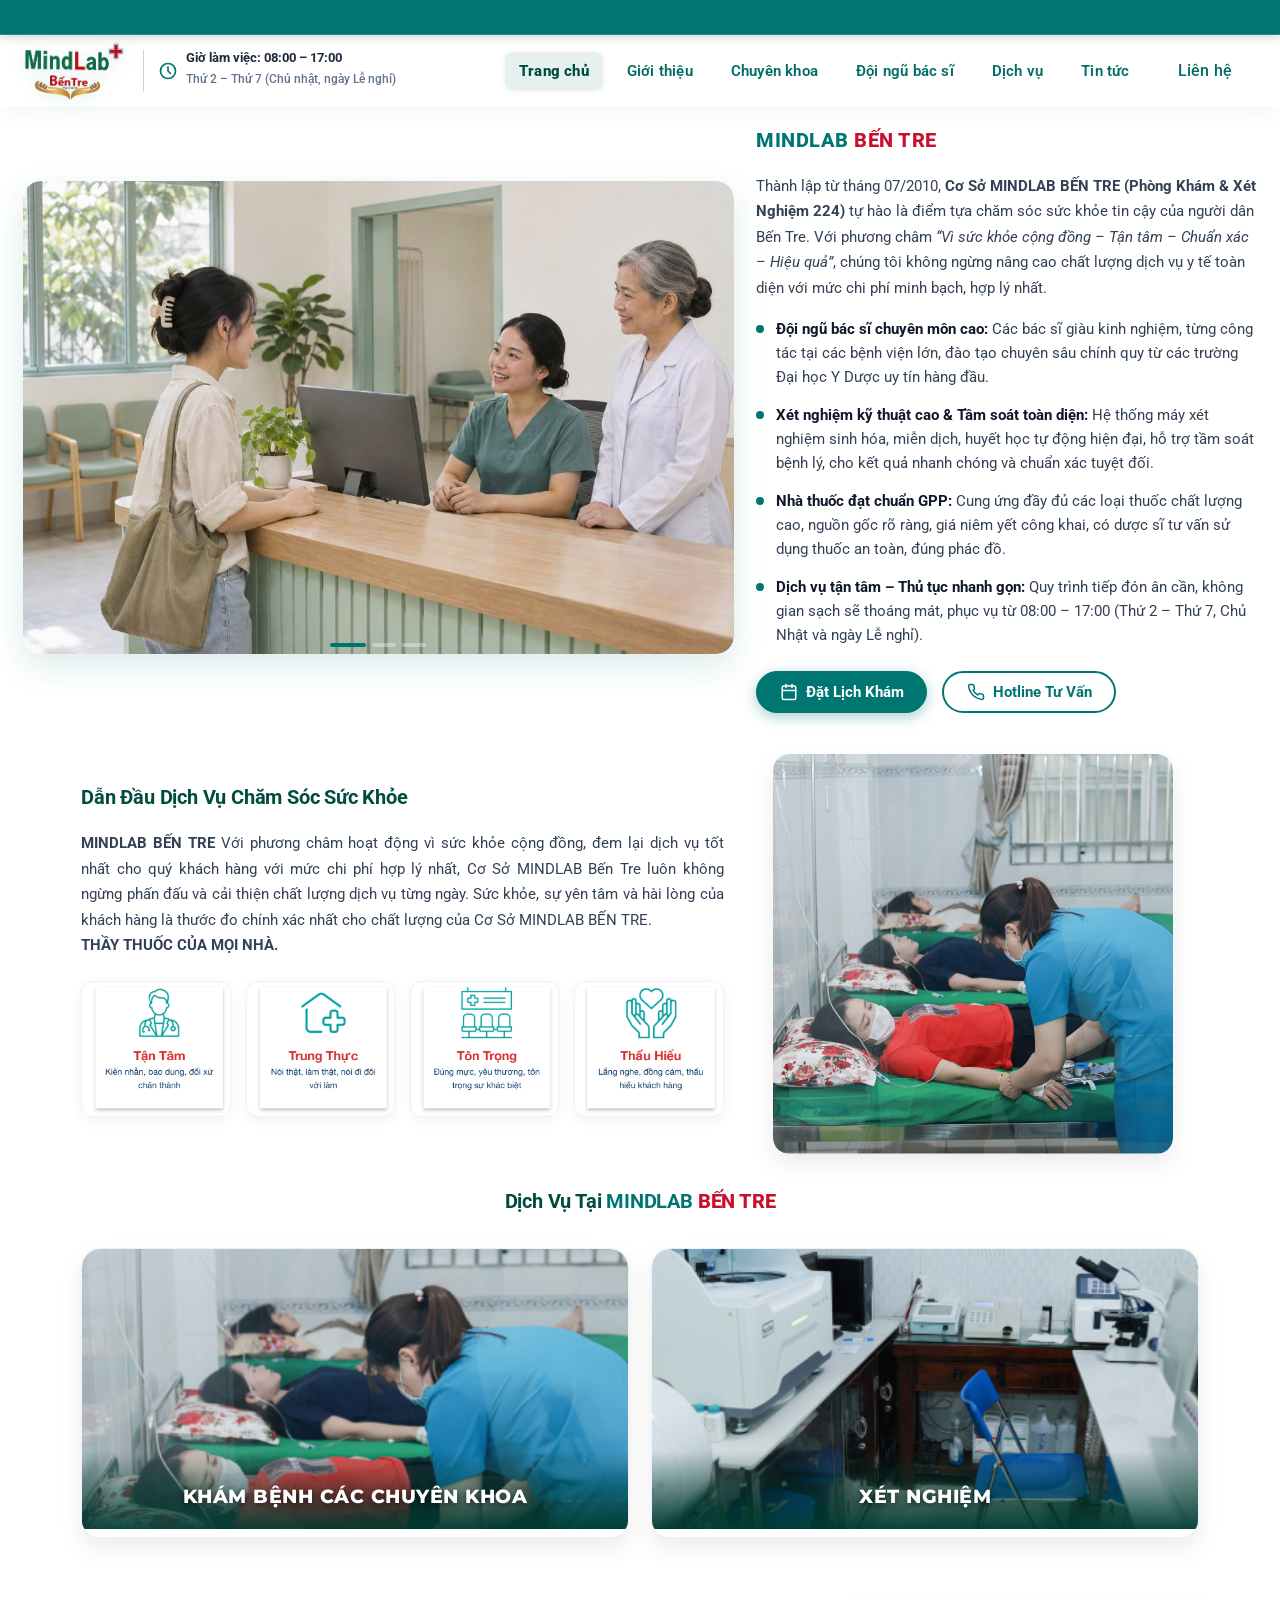
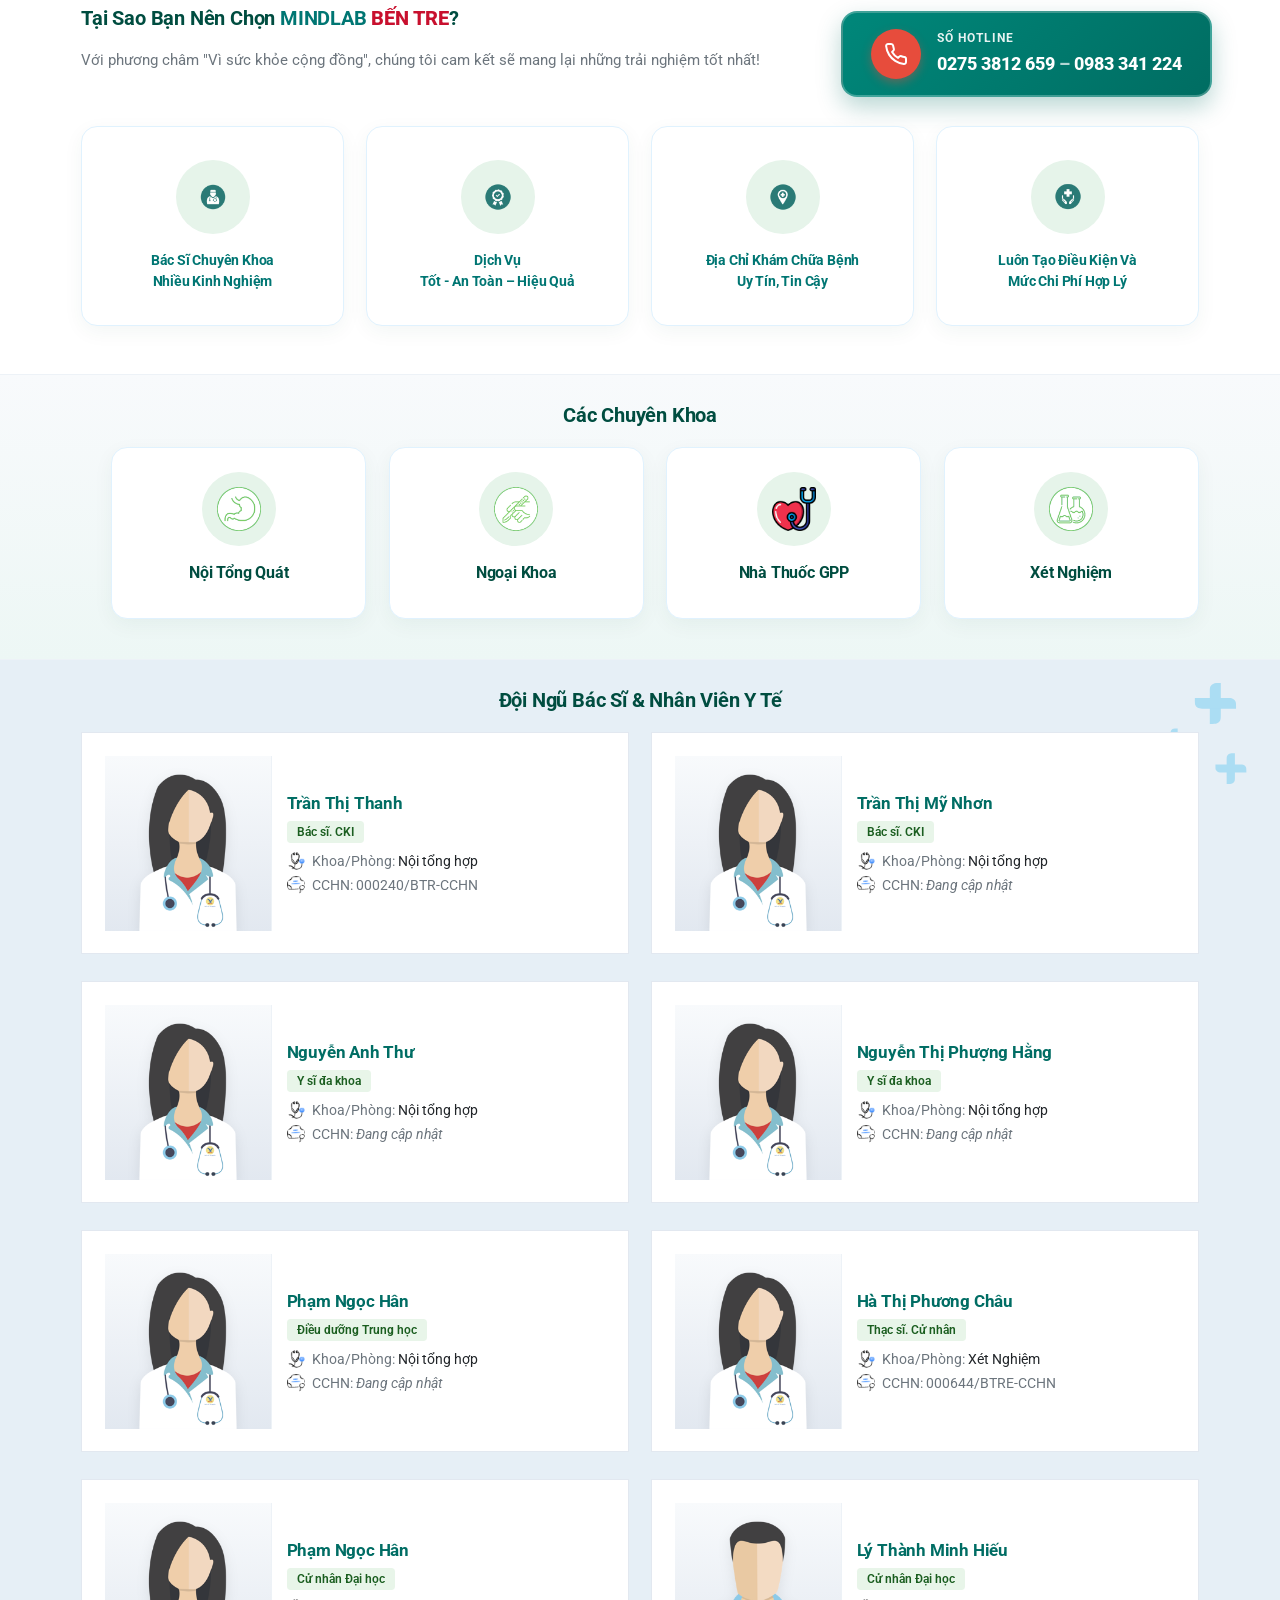
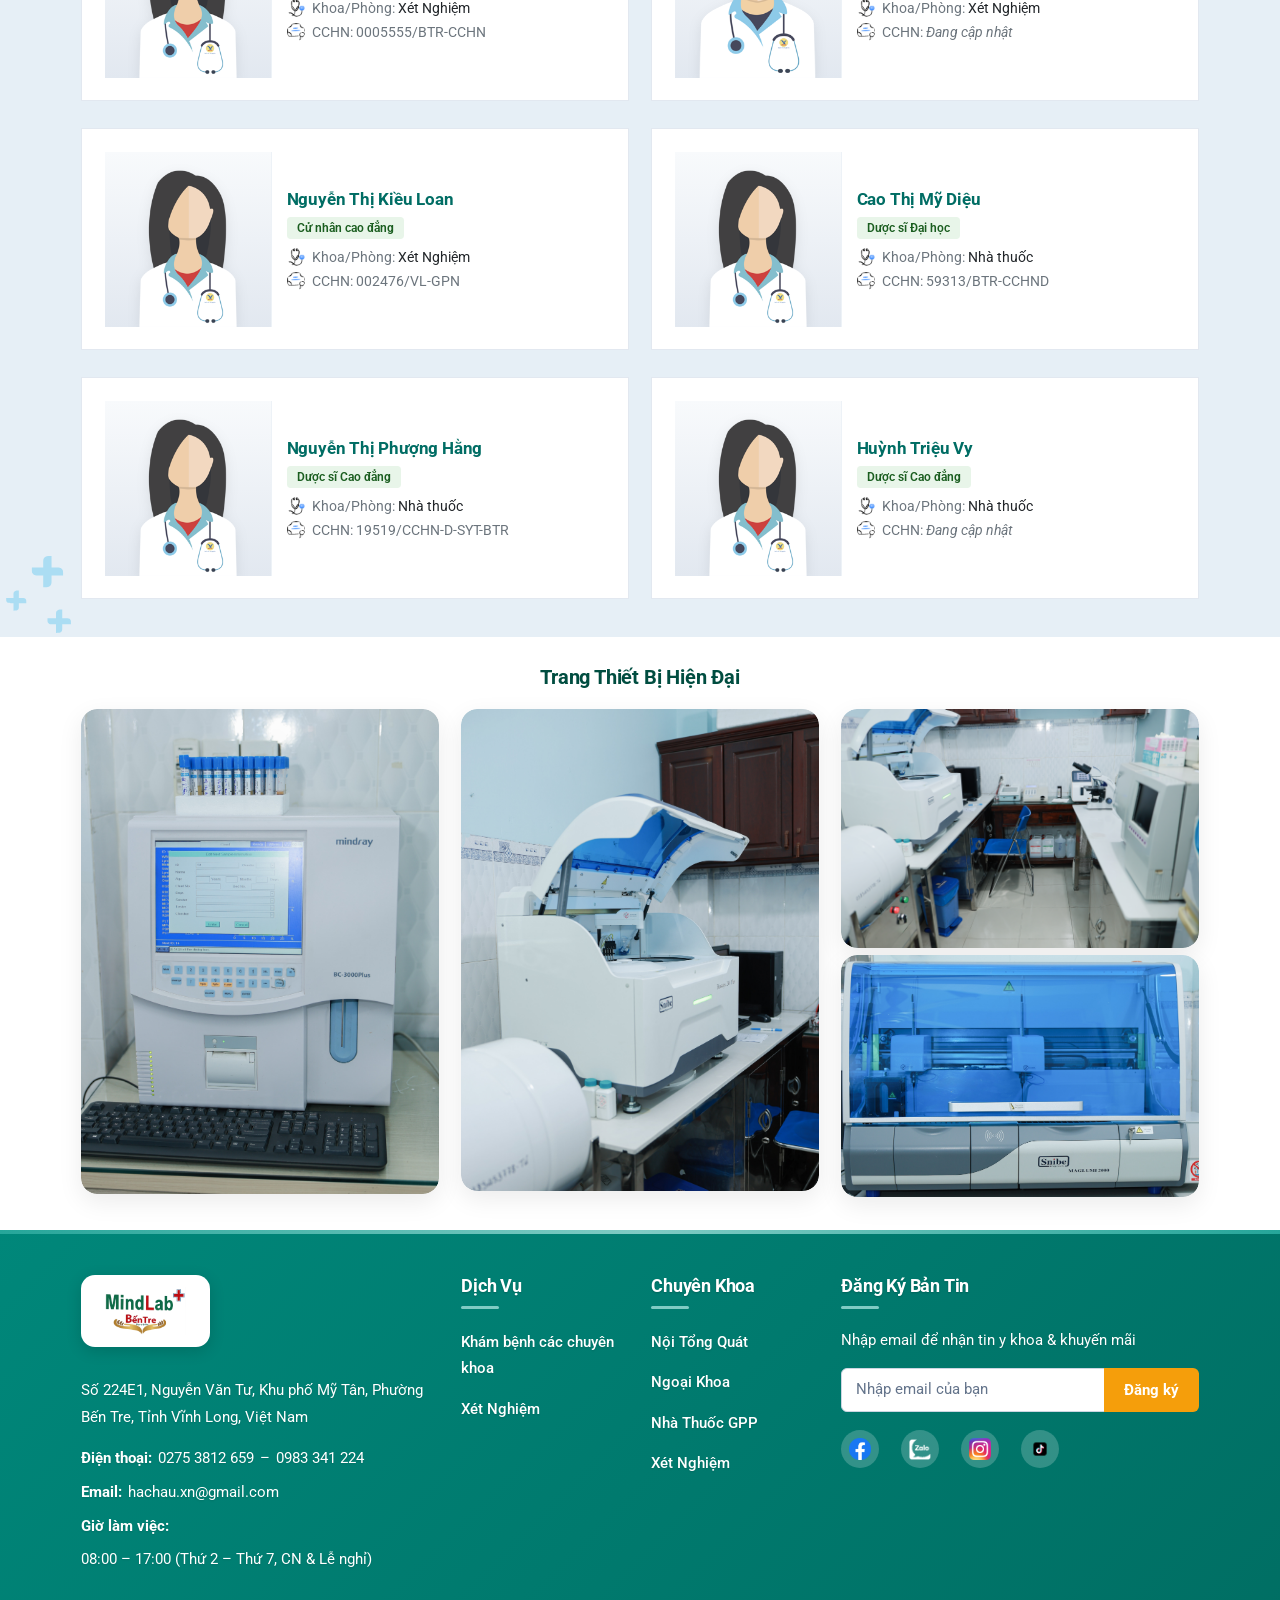
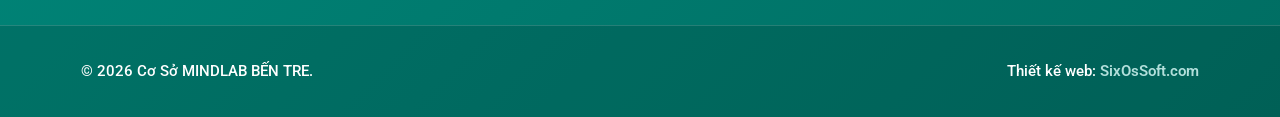
==== commit 43bda913: "bao" ====
--- a/index.html
+++ b/index.html
@@ -76,9 +76,9 @@
                 "openingHoursSpecification": [
                     {
                     "@type": "OpeningHoursSpecification",
-                    "dayOfWeek": ["Monday","Tuesday","Wednesday","Thursday","Friday","Saturday","Sunday"],
-                    "opens": "07:00",
-                    "closes": "17:30"
+                    "dayOfWeek": ["Monday","Tuesday","Wednesday","Thursday","Friday","Saturday"],
+                    "opens": "08:00",
+                    "closes": "17:00"
                     }
                 ],
                 "geo": {
@@ -157,7 +157,7 @@
     
     <div b-nqtmdgto13 class="marquee-container">
                 <div b-nqtmdgto13 class="marquee">
-                    CƠ SỞ MINDLAB BẾN TRE KÍNH CHÀO QUÝ KHÁCH – MỌI NHU CẦU TƯ VẤN XIN GỌI HOTLINE 0275 3812 659 – 0983 341 224 – Địa Chỉ: Số 224E1, Nguyễn Văn Tư, Khu phố Mỹ Tân, Phường Bến Tre, Tỉnh Vĩnh Long – Giờ Làm Việc: 07:00 sáng - 17:30 chiều (kể cả T7-CN) – Đặt lịch hẹn khám bệnh qua hotline: 0275 3812 659 – 0983 341 224
+                    CƠ SỞ MINDLAB BẾN TRE KÍNH CHÀO QUÝ KHÁCH – MỌI NHU CẦU TƯ VẤN XIN GỌI HOTLINE 0275 3812 659 – 0983 341 224 – Địa Chỉ: Số 224E1, Nguyễn Văn Tư, Khu phố Mỹ Tân, Phường Bến Tre, Tỉnh Vĩnh Long – Giờ Làm Việc: 08:00 – 17:00 (Thứ 2 – Thứ 7, Chủ Nhật & ngày Lễ nghỉ) – Đặt lịch hẹn khám bệnh qua hotline: 0275 3812 659 – 0983 341 224
                 </div>
             </div>
     <header b-nqtmdgto13>
@@ -169,32 +169,17 @@
                     <a b-nqtmdgto13 href="index.html" class="brand-header-link">
                         <img b-nqtmdgto13 id="logo" title="Logo CƠ SỞ MINDLAB BẾN TRE" src="./images/logo/logo-mindlab-bentre.png" alt="Cơ Sở MINDLAB BẾN TRE">
                     </a>
+                    <div b-nqtmdgto13 class="header-work-time">
+                        <div class="styles_icon__VmeVE">
+                            <svg xmlns="http://www.w3.org/2000/svg" width="20" height="20" viewBox="0 0 24 24" fill="none" stroke="currentColor" stroke-width="2" stroke-linecap="round" stroke-linejoin="round" class="icon icon-tabler icons-tabler-outline icon-tabler-clock"><path stroke="none" d="M0 0h24v24H0z" fill="none" /><path d="M3 12a9 9 0 1 0 18 0a9 9 0 0 0 -18 0" /><path d="M12 7v5l3 3" /></svg>
+                        </div>
+                        <div class="work-time-text">
+                            <span class="work-time-main">Giờ làm việc: 08:00 – 17:00</span>
+                            <span class="work-time-sub">Thứ 2 – Thứ 7 (Chủ nhật, ngày Lễ nghỉ)</span>
+                        </div>
+                    </div>
                 </div>
                 <div b-nqtmdgto13 class="menudestop-box">
-                    <div b-nqtmdgto13 class="menudestop-box--top" style="opacity: 1; transform: none; height: 60px; padding: 12px 0px 12px 20px; transition: all 0.3s ease;">
-                        <div b-nqtmdgto13 class="styles_network__04YkM">
-                            <div b-nqtmdgto13>
-                                <a b-nqtmdgto13 target="_blank" rel="nofollow" href="tel:02753812659">
-                                    <div b-nqtmdgto13 class="styles_icon__VmeVE">
-                                        <svg b-nqtmdgto13 xmlns="http://www.w3.org/2000/svg" width="24" height="24" viewBox="0 0 24 24" fill="none" stroke="currentColor" stroke-width="2" stroke-linecap="round" stroke-linejoin="round" class="icon icon-tabler icons-tabler-outline icon-tabler-clock"><path b-nqtmdgto13 stroke="none" d="M0 0h24v24H0z" fill="none" /><path b-nqtmdgto13 d="M3 12a9 9 0 1 0 18 0a9 9 0 0 0 -18 0" /><path b-nqtmdgto13 d="M12 7v5l3 3" /></svg>
-                                    </div>
-                                    Giờ làm việc: 07:00 sáng - 17:30 chiều (kể cả T7-CN)
-                                </a>
-                            </div>
-                        </div>
-                        <div b-nqtmdgto13 class="styles_network__04YkM">
-
-                            <div b-nqtmdgto13>
-                                <a b-nqtmdgto13 target="_blank" rel="nofollow" href="tel:02753812659">
-                                    <div b-nqtmdgto13 class="styles_icon__VmeVE">
-                                        <svg b-nqtmdgto13 xmlns="http://www.w3.org/2000/svg" width="24" height="24" viewBox="0 0 24 24" fill="none" stroke="currentColor" stroke-width="2" stroke-linecap="round" stroke-linejoin="round" class="icon icon-tabler icons-tabler-outline icon-tabler-map-pin"><path b-nqtmdgto13 stroke="none" d="M0 0h24v24H0z" fill="none" /><path b-nqtmdgto13 d="M9 11a3 3 0 1 0 6 0a3 3 0 0 0 -6 0" /><path b-nqtmdgto13 d="M17.657 16.657l-4.243 4.243a2 2 0 0 1 -2.827 0l-4.244 -4.243a8 8 0 1 1 11.314 0z" /></svg>
-                                    </div>
-                                    Số 224E1, Nguyễn Văn Tư, Khu phố Mỹ Tân, Phường Bến Tre, Tỉnh Vĩnh Long
-                                </a>
-                            </div>
-                       
-                        </div>
-                    </div>
                     
                     
                     <div b-nqtmdgto13 class="menudestop-box--bottom">
@@ -410,21 +395,16 @@
                     </div>
                 </div>
 
-                <button class="carousel-control-prev" type="button" data-bs-target="#heroMedicalCarousel" data-bs-slide="prev" aria-label="Hình trước">
-                    <span class="carousel-control-prev-icon" aria-hidden="true"></span>
-                </button>
-                <button class="carousel-control-next" type="button" data-bs-target="#heroMedicalCarousel" data-bs-slide="next" aria-label="Hình tiếp theo">
-                    <span class="carousel-control-next-icon" aria-hidden="true"></span>
-                </button>
+                
+                
             </div>
 
         </div>
         <div class="col-12 col-lg-5">
             <div class="about-us-title">
-                <h1 class="title mt-2" style="font-size: 2.2rem; font-weight: 800;">
+                <h1 class="title hero-brand-title mt-1" style="font-size: 20px !important; font-weight: 800 !important; margin-bottom: 10px !important;">
                     <span class="primary1" style="color: #007673;">MINDLAB</span> <span class="primary2" style="color: #c0392b;">BẾN TRE</span>
                 </h1>
-
             </div>
             <div class="hero-intro">
                 <p style="font-size: 15px; line-height: 1.7; color: #475569; margin-bottom: 16px;">
@@ -447,25 +427,13 @@
                     <div class="hero-info-item">
                         <span class="hero-info-bullet"></span>
                         <div class="hero-info-text">
-                            <strong>Chẩn đoán hình ảnh tiên tiến:</strong> Trang bị máy siêu âm màu 4D/Doppler, đo điện tim, nội soi tai mũi họng – tiêu hóa, phục vụ khám chữa bệnh kỹ lưỡng và theo dõi điều trị hiệu quả.
+                            <strong>Nhà thuốc đạt chuẩn GPP:</strong> Cung ứng đầy đủ các loại thuốc chất lượng cao, nguồn gốc rõ ràng, giá niêm yết công khai, có dược sĩ tư vấn sử dụng thuốc an toàn, đúng phác đồ.
                         </div>
                     </div>
                     <div class="hero-info-item">
                         <span class="hero-info-bullet"></span>
                         <div class="hero-info-text">
-                            <strong>Khám sức khỏe chính quy được cấp phép:</strong> Được Sở Y tế cấp phép khám sức khỏe định kỳ cho doanh nghiệp, khám sức khỏe lái xe, bảo hiểm y tế và các gói khám theo yêu cầu.
-                        </div>
-                    </div>
-                    <div class="hero-info-item">
-                        <span class="hero-info-bullet"></span>
-                        <div class="hero-info-text">
-                            <strong>Nhà thuốc đạt chuẩn GPP:</strong> Cung ứng đầy đủ các loại thuốc chất lượng cao, nguồn gốc rõ ràng, giá niêm yết công khai, có dược sĩ tư vấn sử dụng thuốc an toàn, đúng phác đồ.
-                        </div>
-                    </div>
-                    <div class="hero-info-item">
-                        <span class="hero-info-bullet"></span>
-                        <div class="hero-info-text">
-                            <strong>Dịch vụ tận tâm – Thủ tục nhanh gọn:</strong> Quy trình tiếp đón ân cần, không gian sạch sẽ thoáng mát, phục vụ liên tục từ 07:00 – 17:30 tất cả các ngày trong tuần (kể cả Thứ 7, Chủ Nhật và ngày Lễ).
+                            <strong>Dịch vụ tận tâm – Thủ tục nhanh gọn:</strong> Quy trình tiếp đón ân cần, không gian sạch sẽ thoáng mát, phục vụ từ 08:00 – 17:00 (Thứ 2 – Thứ 7, Chủ Nhật và ngày Lễ nghỉ).
                         </div>
                     </div>
                 </div>
@@ -488,49 +456,54 @@
 
     <section class="container py-5">
         <div class="row d-flex justify-content-center align-items-center">
-            <div class="col-lg-6">
+            <div class="col-12 col-lg-7">
                 <!-- Heading -->
                 <div class="about-us-title">
                  
-                    <p class="subtitle">VỀ CHÚNG TÔI</p>
 
                     <h2 class="title">
-                        <span>
-                            Dẫn Đầu 
-                        </span>
-                        <span class="primary-text">
-                            Dịch Vụ 
-                        </span>
-                    </h2>
-
-                    <h2 class="title">
-                        <span class="primary-text">
-                            Chăm Sóc Sức Khỏe
-                        </span>
+                        Dẫn Đầu Dịch Vụ Chăm Sóc Sức Khỏe
                     </h2>
           
                 </div>
                 <!-- Text -->
 
                 <p class="about-us-text">
-                    <strong>CƠ SỞ MINDLAB BẾN TRE</strong>
+                    <strong>MINDLAB BẾN TRE</strong>
                     Với phương châm hoạt động vì sức khỏe cộng đồng, đem lại dịch vụ tốt nhất cho quý khách hàng với mức chi phí hợp lý nhất, Cơ Sở MINDLAB Bến Tre luôn không ngừng phấn đấu và cải thiện chất lượng dịch vụ từng ngày. Sức khỏe, sự yên tâm và hài lòng của khách hàng là thước đo chính xác nhất cho chất lượng của Cơ Sở MINDLAB BẾN TRE.
                     <br>
                     <strong>THẦY THUỐC CỦA MỌI NHÀ.</strong>
                 </p>
 
-                <div class="about-us-time-card">
-                    <div class="time-label">
-                        <svg xmlns="http://www.w3.org/2000/svg" width="16" height="16" viewBox="0 0 24 24" fill="none" stroke="currentColor" stroke-width="2"><circle cx="12" cy="12" r="9"/><polyline points="12 7 12 12 15 15"/></svg>
-                        Thời Gian Phục Vụ
-                    </div>
-                    <div class="time-val">07:00 – 17:30</div>
-                    <div class="time-sub">Phục vụ liên tục Thứ 2 – Chủ Nhật (kể cả ngày Lễ)</div>
+                <!-- 4 Core Values with interactive hover & larger presentation -->
+                <div class="core-values-container mt-4 mb-2">
+                    <div class="row g-2 g-sm-3">
+                        <div class="col-6 col-sm-3">
+                            <div class="core-value-card">
+                                <img src="./images/banner/core-value-1.png" alt="Tận Tâm - Kiên nhẫn, bao dung, đối xử chân thành" class="img-fluid">
+                            </div>
+                        </div>
+                        <div class="col-6 col-sm-3">
+                            <div class="core-value-card">
+                                <img src="./images/banner/core-value-2.png" alt="Trung Thực - Nói thật, làm thật, nói đi đôi với làm" class="img-fluid">
+                            </div>
+                        </div>
+                        <div class="col-6 col-sm-3">
+                            <div class="core-value-card">
+                                <img src="./images/banner/core-value-3.png" alt="Tôn Trọng - Đúng mực, yêu thương, tôn trọng sự khác biệt" class="img-fluid">
+                            </div>
+                        </div>
+                        <div class="col-6 col-sm-3">
+                            <div class="core-value-card">
+                                <img src="./images/banner/core-value-4.png" alt="Thấu Hiểu - Lắng nghe, đồng cảm, thấu hiểu khách hàng" class="img-fluid">
+                            </div>
+                        </div>
+                    </div>
                 </div>
                 
             </div>
 
-            <div class="col-lg-6">
+            <div class="col-12 col-lg-5 mt-4 mt-lg-0">
                 <!-- Image -->
                 <div class="about-us-img text-center">
                     <figure class="about-single-img" style="margin: 0 auto; max-width: 100%; border-radius: 18px; overflow: hidden; box-shadow: 0 12px 32px rgba(0, 118, 115, 0.12);">
@@ -541,17 +514,13 @@
         </div>
     </section>
 
-    <div class="container">
-        <div class="row justify-content-center text-md-center mb-10">
-            <div class="service-heading">     
-                <p class="subtitle">DỊCH VỤ</p>
+    <div class="container py-2">
+        <div class="row justify-content-center text-md-center mb-3">
+            <div class="service-heading mb-0">     
                 <h2 class="title">
                         Dịch Vụ Tại
                     <span class="primary1">MINDLAB</span> <span class="primary2">BẾN TRE</span>
                 </h2>
-                <div class="paragraph" style="">
-                    Cơ Sở MINDLAB BẾN TRE giúp bệnh nhân nhanh chóng tìm ra căn nguyên của bệnh và điều trị dứt điểm.
-                </div>          
             </div>
         </div>
 
@@ -580,19 +549,18 @@
 
     <div class="container py-5 choose-us-section">
         <div class="row align-items-center mb-4">
-            <div class="col-xs-12 col-sm-12 col-md-7 col-lg-7">
+            <div class="col-xs-12 col-sm-12 col-md-8 col-lg-8">
                 <div class="why-heading">                 
-                    <p class="subtitle">LỰA CHỌN DÀNH CHO BẠN</p>
-
-                    <h2 class="title" style="font-weight: 800; font-size: 28px; line-height: 1.35; margin-bottom: 8px;">
-                        Tại sao bạn nên chọn<br><span class="primary1" style="color: #007673;">CƠ SỞ MINDLAB</span> <span class="primary2" style="color: #c0392b;">BẾN TRE</span>?
+
+                    <h2 class="title" style="font-weight: 800; font-size: 20px; line-height: 1.35; margin-bottom: 8px;">
+                        Tại Sao Bạn Nên Chọn <span class="primary1" style="color: #007673;">MINDLAB</span> <span class="primary2" style="color: #c0392b;">BẾN TRE</span>?
                     </h2>
 
                     <div class="text-muted" style="font-size: 15px;">Với phương châm "Vì sức khỏe cộng đồng", chúng tôi cam kết sẽ mang lại những trải nghiệm tốt nhất!</div>
                 </div>
             </div>
 
-            <div class="col-xs-12 col-sm-12 col-md-5 col-lg-5 text-md-end mt-3 mt-md-0">
+            <div class="col-xs-12 col-sm-12 col-md-4 col-lg-4 text-md-end mt-3 mt-md-0">
                 <div class="why-contact-banner d-inline-flex align-items-center gap-3 p-3 px-4 shadow-sm" style="background: linear-gradient(135deg, #007673, #005a58); border-radius: 16px; color: #ffffff;">
                     <div class="contact-icon-circle d-flex align-items-center justify-content-center" style="width: 50px; height: 50px; border-radius: 50%; background: #e74c3c; flex-shrink: 0; box-shadow: 0 4px 10px rgba(231,76,60,0.4);">
                         <svg xmlns="http://www.w3.org/2000/svg" width="24" height="24" viewBox="0 0 24 24" fill="none" stroke="#ffffff" stroke-width="2" stroke-linecap="round" stroke-linejoin="round"><path d="M22 16.92v3a2 2 0 0 1-2.18 2 19.79 19.79 0 0 1-8.63-3.07 19.5 19.5 0 0 1-6-6 19.79 19.79 0 0 1-3.07-8.67A2 2 0 0 1 4.11 2h3a2 2 0 0 1 2 1.72 12.84 12.84 0 0 0 .7 2.81 2 2 0 0 1-.45 2.11L8.09 9.91a16 16 0 0 0 6 6l1.27-1.27a2 2 0 0 1 2.11-.45 12.84 12.84 0 0 0 2.81.7A2 2 0 0 1 22 16.92z"></path></svg>
@@ -614,7 +582,7 @@
                         <img src="./images/icon/icon-bac-si.png" alt="Bác sĩ chuyên khoa nhiều kinh nghiệm">
                     </div>
                     <div class="why-des">
-                        <h3>BÁC SĨ CHUYÊN KHOA <br> NHIỀU KINH NGHIỆM</h3>
+                        <h3>Bác Sĩ Chuyên Khoa <br> Nhiều Kinh Nghiệm</h3>
                     </div>  
                 </div>
             </div>
@@ -625,7 +593,7 @@
                         <img src="./images/icon/dich-vu-chat-luong-an-toan.png" alt="Dịch vụ chất lượng an toàn hiệu quả">
                     </div>
                     <div class="why-des">
-                        <h3>DỊCH VỤ <br> TỐT - AN TOÀN – HIỆU QUẢ</h3>
+                        <h3>Dịch Vụ <br> Tốt - An Toàn – Hiệu Quả</h3>
                     </div>
                 </div>
             </div>
@@ -636,7 +604,7 @@
                         <img src="./images/icon/dia-chi-kham-benh-uy-tin-an-toan.png" alt="Địa chỉ khám bệnh uy tín">
                     </div>
                     <div class="why-des">
-                        <h3>ĐỊA CHỈ KHÁM CHỮA BỆNH <br> UY TÍN, TIN CẬY</h3>
+                        <h3>Địa Chỉ Khám Chữa Bệnh <br> Uy Tín, Tin Cậy</h3>
                     </div>
                 </div>
             </div>
@@ -647,7 +615,7 @@
                         <img src="./images/icon/luon-tao-dieu-kien-va-chi-phi-hop-li.png" alt="Luôn tạo điều kiện, chi phí hợp lí">
                     </div>
                     <div class="why-des">
-                        <h3>LUÔN TẠO ĐIỀU KIỆN VÀ <br> MỨC CHI PHÍ HỢP LÝ</h3>
+                        <h3>Luôn Tạo Điều Kiện Và <br> Mức Chi Phí Hợp Lý</h3>
                     </div>
                 </div>
             </div>
@@ -658,9 +626,9 @@
 
     <section id="chuyen-khoa" class="chuyen-khoa py-5">
         <div class="container">
-            <header class="section-header text-center mb-4">
-                <h2 class="titile-header">Các Chuyên Khoa</h2>
-            </header>
+            <div class="service-heading d-flex flex-column align-items-center text-center mb-4">
+                <h2 class="title fw-bold" style="color: #004d40;">Các Chuyên Khoa</h2>
+            </div>
             <ul class="row d-flex justify-content-center">
                 <li class="col-lg-3 col-md-6 col-sm-6 mb-4">
                     <article class="specialty-item">
@@ -668,7 +636,7 @@
                             <figure>
                                 <img src="./images/icon/icon-khoa-noi-tong-quat.png" alt="Khoa Nội tổng quát" class="img-fluid">
                             </figure>
-                            <h3 class="one-line">Nội tổng quát</h3>
+                            <h3 class="one-line">Nội Tổng Quát</h3>
                         </a>
                     </article>
                 </li>
@@ -678,7 +646,7 @@
                             <figure>
                                 <img src="./images/icon/icon-khoa-ngoai.png" alt="Ngoại khoa" class="img-fluid">
                             </figure>
-                            <h3>Ngoại khoa</h3>
+                            <h3>Ngoại Khoa</h3>
                         </a>
                     </article>
                 </li>
@@ -688,7 +656,7 @@
                             <figure>
                                 <img src="./images/icon/icon-ong-nghiem1.png" alt="Nhà thuốc GPP" class="img-fluid">
                             </figure>
-                            <h3>Nhà thuốc GPP</h3>
+                            <h3>Nhà Thuốc GPP</h3>
                         </a>
                     </article>
                 </li>
@@ -698,7 +666,7 @@
                             <figure>
                                 <img src="./images/icon/icon-xet-nghiem.png" alt="Xét nghiệm" class="img-fluid">
                             </figure>
-                            <h3>Xét nghiệm</h3>
+                            <h3>Xét Nghiệm</h3>
                         </a>
                     </article>
                 </li>
@@ -709,13 +677,7 @@
     <section id="bac-si" class="py-5">
         <div class="container">
             <div class="service-heading d-flex flex-column align-items-center text-center mb-4">
-                <p class="subtitle">NHÂN SỰ Y TẾ</p>
-                <h2 class="title fw-bold" style="color: #2b3a4a;">
-                    Đội Ngũ Bác Sĩ & Nhân Viên Y Tế
-                </h2>
-                <div class="paragraph text-muted" style="max-width: 700px;">
-                    Đội ngũ y bác sĩ, dược sĩ và điều dưỡng tại MINDLAB Bến Tre giàu kinh nghiệm, giỏi chuyên môn và tận tâm, luôn mang đến sự an tâm và chất lượng chăm sóc tốt nhất cho người bệnh.
-                </div>
+                <h2 class="title fw-bold" style="color: #004d40;">Đội Ngũ Bác Sĩ & Nhân Viên Y Tế</h2>
             </div>
 
             <div class="row gx-4 gy-3">
@@ -830,7 +792,7 @@
                             <span class="badge mb-2 align-self-start" style="background: #e8f5e9; color: #1b5e20; font-size: 0.85rem; font-weight: 600; padding: 5px 10px;">Thạc sĩ. Cử nhân</span>
                             <div class="d-flex align-items-center mb-1">
                                 <img src="./images/icon/icon-3.png" style="width: 18px; height: 18px;" />
-                                <p class="m-0 ms-2 fw-semibold text-secondary" style="font-size: 0.9rem;">Khoa/Phòng: <span class="text-dark">Xét nghiệm</span></p>
+                                <p class="m-0 ms-2 fw-semibold text-secondary" style="font-size: 0.9rem;">Khoa/Phòng: <span class="text-dark">Xét Nghiệm</span></p>
                             </div>
                             <div class="d-flex align-items-center">
                                 <img src="./images/icon/icon-2.png" style="width: 18px; height: 18px;" />
@@ -850,7 +812,7 @@
                             <span class="badge mb-2 align-self-start" style="background: #e8f5e9; color: #1b5e20; font-size: 0.85rem; font-weight: 600; padding: 5px 10px;">Cử nhân Đại học</span>
                             <div class="d-flex align-items-center mb-1">
                                 <img src="./images/icon/icon-3.png" style="width: 18px; height: 18px;" />
-                                <p class="m-0 ms-2 fw-semibold text-secondary" style="font-size: 0.9rem;">Khoa/Phòng: <span class="text-dark">Xét nghiệm</span></p>
+                                <p class="m-0 ms-2 fw-semibold text-secondary" style="font-size: 0.9rem;">Khoa/Phòng: <span class="text-dark">Xét Nghiệm</span></p>
                             </div>
                             <div class="d-flex align-items-center">
                                 <img src="./images/icon/icon-2.png" style="width: 18px; height: 18px;" />
@@ -863,14 +825,14 @@
                 <div class="col-md-6 col-sm-12 mb-3">
                     <div class="row doctor-card g-0 h-100 shadow-sm" style="background: #fff; border-radius: 12px; overflow: hidden; border: 1px solid #edf2f7;">
                         <div class="col-4 d-flex align-items-center justify-content-center" style="background: #f8fafc; padding: 12px;">
-                            <img src="./images/doctor/doctor-default1.png" alt="Cử nhân Đại học Lý thành Minh Hiếu" class="img-fluid" style="max-height: 140px; border-radius: 8px;">
-                        </div>
-                        <div class="col-8 p-3 d-flex flex-column justify-content-center">
-                            <h3 class="doctor-name fw-bold mb-1" style="color: #0d8a43; font-size: 1.15rem;">Lý thành Minh Hiếu</h3>
+                            <img src="./images/doctor/doctor-default1.png" alt="Cử nhân Đại học Lý Thành Minh Hiếu" class="img-fluid" style="max-height: 140px; border-radius: 8px;">
+                        </div>
+                        <div class="col-8 p-3 d-flex flex-column justify-content-center">
+                            <h3 class="doctor-name fw-bold mb-1" style="color: #0d8a43; font-size: 1.15rem;">Lý Thành Minh Hiếu</h3>
                             <span class="badge mb-2 align-self-start" style="background: #e8f5e9; color: #1b5e20; font-size: 0.85rem; font-weight: 600; padding: 5px 10px;">Cử nhân Đại học</span>
                             <div class="d-flex align-items-center mb-1">
                                 <img src="./images/icon/icon-3.png" style="width: 18px; height: 18px;" />
-                                <p class="m-0 ms-2 fw-semibold text-secondary" style="font-size: 0.9rem;">Khoa/Phòng: <span class="text-dark">Xét nghiệm</span></p>
+                                <p class="m-0 ms-2 fw-semibold text-secondary" style="font-size: 0.9rem;">Khoa/Phòng: <span class="text-dark">Xét Nghiệm</span></p>
                             </div>
                             <div class="d-flex align-items-center">
                                 <img src="./images/icon/icon-2.png" style="width: 18px; height: 18px;" />
@@ -890,7 +852,7 @@
                             <span class="badge mb-2 align-self-start" style="background: #e8f5e9; color: #1b5e20; font-size: 0.85rem; font-weight: 600; padding: 5px 10px;">Cử nhân cao đẳng</span>
                             <div class="d-flex align-items-center mb-1">
                                 <img src="./images/icon/icon-3.png" style="width: 18px; height: 18px;" />
-                                <p class="m-0 ms-2 fw-semibold text-secondary" style="font-size: 0.9rem;">Khoa/Phòng: <span class="text-dark">Xét nghiệm</span></p>
+                                <p class="m-0 ms-2 fw-semibold text-secondary" style="font-size: 0.9rem;">Khoa/Phòng: <span class="text-dark">Xét Nghiệm</span></p>
                             </div>
                             <div class="d-flex align-items-center">
                                 <img src="./images/icon/icon-2.png" style="width: 18px; height: 18px;" />
@@ -964,14 +926,8 @@
     </section>
 
     <section class="device-gallery container py-5">
-        <div class="service-heading d-flex flex-column align-items-center ">
-            <p class="subtitle">CƠ SỞ VẬT CHẤT</p>
-            <h2 class="title">
-                Trang Thiết Bị Hiện Đại
-            </h2>
-            <div class="paragraph">
-                MINDLAB Bến Tre đầu tư đồng bộ hệ thống thiết bị y tế tiên tiến, hỗ trợ chẩn đoán nhanh chóng và điều trị chính xác, nâng cao hiệu quả chăm sóc sức khỏe cho khách hàng.
-            </div>
+        <div class="service-heading d-flex flex-column align-items-center text-center mb-4">
+            <h2 class="title fw-bold" style="color: #004d40;">Trang Thiết Bị Hiện Đại</h2>
         </div>
 
         <div class="row">
@@ -1041,9 +997,9 @@
                             </p>
                             <p b-nqtmdgto13>
                                 <strong b-nqtmdgto13>Giờ làm việc:</strong>
-                                <time b-nqtmdgto13 datetime="Mo-Su 07:00-17:30">
-                                    07:00 – 17:30 (Thứ 2–Chủ nhật)
-                                </time>
+                                <time b-nqtmdgto13 datetime="Mo-Sa 08:00-17:00">
+                            08:00 – 17:00 (Thứ 2 – Thứ 7, CN & Lễ nghỉ)
+                        </time>
                             </p>
                         </div>
 
@@ -1054,7 +1010,7 @@
                         <h4 b-nqtmdgto13 class="footer-title">Dịch Vụ</h4>
                         <ul b-nqtmdgto13 class="footer-links">
                             <li b-nqtmdgto13><a b-nqtmdgto13 href="#">Khám bệnh các chuyên khoa</a></li>
-                            <li b-nqtmdgto13><a b-nqtmdgto13 href="#">Xét nghiệm</a></li>
+                            <li b-nqtmdgto13><a b-nqtmdgto13 href="#">Xét Nghiệm</a></li>
                             </ul>
                     </nav>
 
@@ -1062,10 +1018,10 @@
                     <nav b-nqtmdgto13 class="col-lg-2 col-md-6" aria-label="Chuyên khoa">
                         <h4 b-nqtmdgto13 class="footer-title">Chuyên Khoa</h4>
                         <ul b-nqtmdgto13 class="footer-links">
-                            <li b-nqtmdgto13><a b-nqtmdgto13 href="#">Nội tổng quát</a></li>
-                            <li b-nqtmdgto13><a b-nqtmdgto13 href="#">Ngoại khoa</a></li>
-                            <li b-nqtmdgto13><a b-nqtmdgto13 href="chuyen-khoa.html">Nhà thuốc GPP</a></li>
-                            <li b-nqtmdgto13><a b-nqtmdgto13 href="#">Xét nghiệm</a></li>
+                            <li b-nqtmdgto13><a b-nqtmdgto13 href="#">Nội Tổng Quát</a></li>
+                            <li b-nqtmdgto13><a b-nqtmdgto13 href="#">Ngoại Khoa</a></li>
+                            <li b-nqtmdgto13><a b-nqtmdgto13 href="chuyen-khoa.html">Nhà Thuốc GPP</a></li>
+                            <li b-nqtmdgto13><a b-nqtmdgto13 href="#">Xét Nghiệm</a></li>
                         </ul>
                     </nav>
 
@@ -1105,7 +1061,7 @@
                 <div b-nqtmdgto13 class="row py-3">
                     <div b-nqtmdgto13 class="col-md-6 text-center text-md-start">
                         <p b-nqtmdgto13 class="mb-0">
-                            &copy; <time b-nqtmdgto13 datetime="2025">2025</time>
+                            &copy; <time b-nqtmdgto13 datetime="2026">2026</time>
                             Cơ Sở MINDLAB BẾN TRE.
                         </p>
                     </div>
--- a/css/site.css
+++ b/css/site.css
@@ -110,10 +110,10 @@
 }
 
 .menu-destop .menu-destopLogo {
-    width: 155px;
+    width: auto;
     cursor: pointer;
     display: flex;
-    flex-direction: column;
+    flex-direction: row;
     align-items: center;
 }
 
--- a/css/enhancements.css
+++ b/css/enhancements.css
@@ -36,7 +36,7 @@
 .about-us-title h1.title,
 .about-us-title h1.hero-brand-title,
 h1.hero-brand-title {
-    font-size: 16px !important;
+    font-size: 20px !important;
     line-height: 1.4 !important;
     font-weight: 800 !important;
     margin-bottom: 10px !important;
@@ -48,8 +48,11 @@
 h2.section-title,
 .title-contact,
 .section-title,
+.service-heading h2,
+.service-heading .title,
+.why-heading h2,
 h2.title {
-    font-size: 22px !important;
+    font-size: 20px !important;
     font-weight: 700 !important;
     line-height: 1.4 !important;
     color: #004d40 !important;
@@ -1978,7 +1981,7 @@
     font-weight: 700 !important;
     line-height: 1.4 !important;
     margin: 0 !important;
-    text-transform: uppercase !important;
+    text-transform: none !important;
 }
 
 /* Fix hotline position in Why Right */
@@ -2045,11 +2048,22 @@
     object-fit: contain !important;
 }
 
+.chuyen-khoa .specialty-item h3,
 .specialty-item h3 {
     color: #007673 !important;
     font-size: 16px !important;
     font-weight: 700 !important;
+    text-transform: none !important;
     margin: 0 !important;
+}
+
+.titile-header,
+h2.titile-header {
+    font-size: 22px !important;
+    font-weight: 700 !important;
+    line-height: 1.4 !important;
+    color: #2b3a4a !important;
+    font-family: inherit !important;
 }
 
 /* 11. Equipment Gallery Bottom Breathing Room */
@@ -2145,7 +2159,7 @@
     font-size: 14px !important;
     font-weight: 700 !important;
     line-height: 1.45 !important;
-    text-transform: uppercase !important;
+    text-transform: none !important;
     margin: 0 !important;
 }
 
@@ -2326,3 +2340,491 @@
     }
 }
 
+
+
+/* ========================================================
+   HEADER ALIGNMENT: LOGO + WORKING HOURS SIDE-BY-SIDE
+   ======================================================== */
+.menu-destop .menu-destopWrapper {
+    display: flex !important;
+    align-items: center !important;
+    justify-content: space-between !important;
+    padding: 6px 20px !important;
+    min-height: 72px !important;
+}
+
+.menu-destopLogo {
+    display: flex !important;
+    align-items: center !important;
+    gap: 18px !important;
+    min-width: auto !important;
+    width: auto !important;
+    padding: 0 !important;
+    flex-shrink: 0 !important;
+}
+
+.menu-destopLogo a.brand-header-link {
+    display: flex !important;
+    align-items: center !important;
+}
+
+.header-work-time {
+    display: flex !important;
+    align-items: center !important;
+    gap: 8px !important;
+    padding-left: 18px !important;
+    border-left: 2px solid #e2e8f0 !important;
+    font-size: 13.5px !important;
+    font-weight: 600 !important;
+    color: #334155 !important;
+    white-space: nowrap !important;
+}
+
+.header-work-time .styles_icon__VmeVE {
+    color: #007673 !important;
+    display: flex !important;
+    align-items: center !important;
+}
+
+.header-work-time svg {
+    width: 20px !important;
+    height: 20px !important;
+    stroke: #007673 !important;
+}
+
+.menudestop-box--top {
+    display: none !important;
+}
+
+.menu-destop .menudestop-box {
+    flex: 1 1 auto !important;
+    display: flex !important;
+    justify-content: flex-end !important;
+    align-items: center !important;
+    min-width: 0 !important;
+}
+
+.menu-destop .menudestop-box--bottom {
+    display: flex !important;
+    align-items: center !important;
+    justify-content: flex-end !important;
+    margin: 0 !important;
+    padding: 0 !important;
+}
+
+/* Hide Hero Carousel Prev/Next Buttons per user request */
+#heroMedicalCarousel .carousel-control-prev,
+#heroMedicalCarousel .carousel-control-next {
+    display: none !important;
+}
+
+
+
+/* ========================================================
+   FORCE STRICT HORIZONTAL ROW FOR LOGO + WORKING HOURS
+   ======================================================== */
+.menu-destop .menu-destopLogo,
+.menu-destopLogo {
+    display: flex !important;
+    flex-direction: row !important;
+    flex-wrap: nowrap !important;
+    align-items: center !important;
+    justify-content: flex-start !important;
+    gap: 18px !important;
+    width: auto !important;
+    min-width: auto !important;
+    max-width: none !important;
+    flex: 0 0 auto !important;
+}
+
+.menu-destopLogo a.brand-header-link,
+.brand-header-link {
+    display: inline-flex !important;
+    flex-direction: row !important;
+    align-items: center !important;
+    flex-shrink: 0 !important;
+}
+
+.header-work-time {
+    display: inline-flex !important;
+    flex-direction: row !important;
+    align-items: center !important;
+    gap: 8px !important;
+    padding-left: 18px !important;
+    border-left: 2px solid #e2e8f0 !important;
+    font-size: 13.5px !important;
+    font-weight: 600 !important;
+    color: #334155 !important;
+    white-space: nowrap !important;
+    flex-shrink: 0 !important;
+}
+
+.menu-destop .menu-destopWrapper,
+.menu-destopWrapper {
+    display: flex !important;
+    flex-direction: row !important;
+    flex-wrap: nowrap !important;
+    align-items: center !important;
+    justify-content: space-between !important;
+    gap: 20px !important;
+    width: 100% !important;
+    max-width: 1344px !important;
+    margin: 0 auto !important;
+    padding: 8px 16px !important;
+}
+
+
+
+/* ========================================================
+   HEADER SPACING REFINEMENT: ZERO OVERLAP
+   ======================================================== */
+.menu-destop .menu-destopWrapper {
+    display: flex !important;
+    flex-direction: row !important;
+    align-items: center !important;
+    justify-content: space-between !important;
+    padding: 6px 24px !important;
+    min-height: 72px !important;
+    gap: 15px !important;
+}
+
+.menu-destopLogo {
+    display: flex !important;
+    flex-direction: row !important;
+    align-items: center !important;
+    gap: 14px !important;
+    flex-shrink: 0 !important;
+    width: auto !important;
+}
+
+.menu-destopLogo img,
+#logo {
+    height: 60px !important;
+    max-height: 64px !important;
+    width: auto !important;
+}
+
+.header-work-time {
+    display: inline-flex !important;
+    flex-direction: row !important;
+    align-items: center !important;
+    gap: 7px !important;
+    padding-left: 14px !important;
+    border-left: 1.5px solid #cbd5e1 !important;
+    font-size: 13px !important;
+    font-weight: 600 !important;
+    color: #334155 !important;
+    white-space: nowrap !important;
+    flex-shrink: 0 !important;
+}
+
+.header-work-time svg {
+    width: 18px !important;
+    height: 18px !important;
+}
+
+.menu-destop .menudestop-box {
+    display: flex !important;
+    align-items: center !important;
+    justify-content: flex-end !important;
+    flex: 1 1 auto !important;
+    min-width: 0 !important;
+}
+
+.menu-destop .menudestop-box--bottom {
+    margin: 0 !important;
+    padding: 0 !important;
+    display: flex !important;
+    align-items: center !important;
+    justify-content: flex-end !important;
+}
+
+.styles_navbar__Oape1 > ul {
+    display: flex !important;
+    align-items: center !important;
+    gap: 6px !important;
+    margin: 0 !important;
+    padding: 0 !important;
+    list-style: none !important;
+}
+
+.styles_navbar__Oape1 > ul li .styles_item__7CT7K a {
+    padding: 7px 12px !important;
+    font-size: 14px !important;
+    white-space: nowrap !important;
+}
+
+
+
+/* About Page Medical Slider */
+#aboutMedicalCarousel {
+    border-radius: 18px !important;
+    overflow: hidden !important;
+    box-shadow: 0 12px 32px rgba(0, 118, 115, 0.14) !important;
+    position: relative !important;
+}
+
+#aboutMedicalCarousel .carousel-item img {
+    border-radius: 18px !important;
+    width: 100% !important;
+    max-height: 540px !important;
+    object-fit: cover !important;
+    display: block !important;
+}
+
+#aboutMedicalCarousel .carousel-indicators [data-bs-target] {
+    width: 24px !important;
+    height: 4px !important;
+    border-radius: 4px !important;
+    background-color: rgba(255, 255, 255, 0.6) !important;
+    border: none !important;
+    margin: 0 4px !important;
+    transition: all 0.3s ease !important;
+}
+
+#aboutMedicalCarousel .carousel-indicators .active {
+    width: 36px !important;
+    background-color: #007673 !important;
+}
+
+#aboutMedicalCarousel .carousel-control-prev,
+#aboutMedicalCarousel .carousel-control-next {
+    display: none !important;
+}
+
+
+
+/* ========================================================
+   UNIFY COLOR: CÁC CHUYÊN KHOA & ĐỘI NGŨ BÁC SĨ (#004d40)
+   ======================================================== */
+#chuyen-khoa .service-heading h2,
+#chuyen-khoa h2.title,
+#bac-si .service-heading h2,
+#bac-si h2.title,
+.device-gallery .service-heading h2,
+.device-gallery h2.title,
+.chuyen-khoa .specialty-item h3,
+.specialty-item h3 {
+    color: #004d40 !important;
+}
+
+
+
+/* ========================================================
+   TIGHTEN VERTICAL SECTION SPACING & REMOVE EXCESSIVE WHITESPACE
+   ======================================================== */
+/* 1. Reduce excessive top/bottom padding across all major sections */
+section.py-5,
+div.py-5,
+.container.py-5,
+.choose-us-section,
+.chuyen-khoa,
+#chuyen-khoa,
+#bac-si,
+.device-gallery {
+    padding-top: 26px !important;
+    padding-bottom: 26px !important;
+}
+
+/* 2. Compact Equipment Gallery */
+.device-gallery {
+    padding-top: 22px !important;
+    padding-bottom: 28px !important;
+}
+
+/* 3. Tighten heading-to-content distance */
+.service-heading {
+    margin-bottom: 14px !important;
+}
+.service-heading .title,
+.service-heading h2 {
+    margin-bottom: 4px !important;
+}
+
+/* 4. Tighten Dịch Vụ section spacing */
+.service-img {
+    margin-bottom: 8px !important;
+}
+.service-img p {
+    margin-top: 6px !important;
+    margin-bottom: 4px !important;
+}
+.service-content {
+    margin-bottom: 10px !important;
+}
+
+/* 5. Tighten Specialty & Doctor cards grid spacing */
+#chuyen-khoa .specialty-item,
+.specialty-item {
+    margin-bottom: 10px !important;
+}
+#chuyen-khoa .row,
+#chuyen-khoa ul.row {
+    margin-bottom: 0 !important;
+}
+#chuyen-khoa li.mb-4 {
+    margin-bottom: 14px !important;
+}
+
+/* 6. Doctor section cards margin */
+#bac-si .row.gx-4 {
+    margin-bottom: 0 !important;
+}
+#bac-si .col-md-6.mb-3 {
+    margin-bottom: 12px !important;
+}
+
+/* 7. Footer top spacing */
+footer.footer,
+.footer-section {
+    padding-top: 32px !important;
+}
+
+
+
+/* ========================================================
+   SUBPAGE & GIOI THIEU: REMOVE BREADCRUMB & TIGHTEN TOP GAP
+   ======================================================== */
+.breadcrumb-nav {
+    display: none !important;
+    height: 0 !important;
+    margin: 0 !important;
+    padding: 0 !important;
+}
+
+.heading {
+    text-align: center !important;
+    margin: 12px 0 16px 0 !important;
+    padding-top: 0 !important;
+}
+
+.heading h1 {
+    font-size: 26px !important;
+    font-weight: 800 !important;
+    color: #004d40 !important;
+    margin: 0 !important;
+}
+
+section.container > .heading:first-child,
+main > section.container:first-child {
+    padding-top: 8px !important;
+    margin-top: 0 !important;
+}
+
+
+@media (max-width: 991px) {
+    main {
+        padding-top: 80px !important;
+    }
+}
+
+/* ========================================================
+   DOCTOR DEPARTMENT FILTER BUTTONS
+   ======================================================== */
+.btn-dept-filter {
+    border-color: #007673 !important;
+    color: #007673 !important;
+    border-radius: 8px !important;
+    font-size: 14.5px !important;
+    cursor: pointer !important;
+    transition: all 0.2s ease !important;
+}
+.btn-dept-filter:hover {
+    background-color: rgba(0, 118, 115, 0.1) !important;
+    color: #007673 !important;
+    border-color: #007673 !important;
+}
+.btn-dept-filter.active {
+    background-color: #007673 !important;
+    border-color: #007673 !important;
+    color: #ffffff !important;
+    box-shadow: 0 4px 12px rgba(0, 118, 115, 0.3) !important;
+}
+
+/* ========================================================
+   CORE VALUES CARDS (ENLARGED & HOVER EFFECT)
+   ======================================================== */
+.core-values-container {
+    width: 100%;
+}
+
+.core-value-card {
+    background: #ffffff;
+    border-radius: 12px;
+    overflow: hidden;
+    border: 1px solid #edf2f7;
+    box-shadow: 0 4px 14px rgba(0, 0, 0, 0.05);
+    transition: all 0.32s cubic-bezier(0.25, 0.8, 0.25, 1);
+    cursor: pointer;
+    display: flex;
+    align-items: center;
+    justify-content: center;
+    padding: 2px;
+}
+
+.core-value-card img {
+    width: 100%;
+    height: auto;
+    display: block;
+    transition: transform 0.32s ease;
+}
+
+.core-value-card:hover {
+    transform: translateY(-8px) scale(1.03);
+    box-shadow: 0 14px 28px rgba(0, 118, 115, 0.22) !important;
+    border-color: #007673 !important;
+}
+
+.core-value-card:hover img {
+    transform: scale(1.02);
+}
+
+/* ========================================================
+   HEADER WORK TIME (2-LINE COMPACT LAYOUT)
+   ======================================================== */
+.header-work-time {
+    display: inline-flex !important;
+    flex-direction: row !important;
+    align-items: center !important;
+    gap: 8px !important;
+    padding-left: 14px !important;
+    border-left: 1.5px solid #cbd5e1 !important;
+    white-space: nowrap !important;
+    flex-shrink: 0 !important;
+}
+
+.header-work-time .styles_icon__VmeVE {
+    color: #007673 !important;
+    display: flex !important;
+    align-items: center !important;
+    flex-shrink: 0 !important;
+}
+
+.header-work-time .styles_icon__VmeVE svg {
+    width: 20px !important;
+    height: 20px !important;
+    stroke: #007673 !important;
+}
+
+.header-work-time .work-time-text {
+    display: flex !important;
+    flex-direction: column !important;
+    justify-content: center !important;
+    line-height: 1.25 !important;
+    text-align: left !important;
+}
+
+.header-work-time .work-time-main {
+    font-size: 13px !important;
+    font-weight: 700 !important;
+    color: #1e293b !important;
+    display: block !important;
+}
+
+.header-work-time .work-time-sub {
+    font-size: 11.5px !important;
+    font-weight: 500 !important;
+    color: #64748b !important;
+    display: block !important;
+    margin-top: 1px !important;
+}
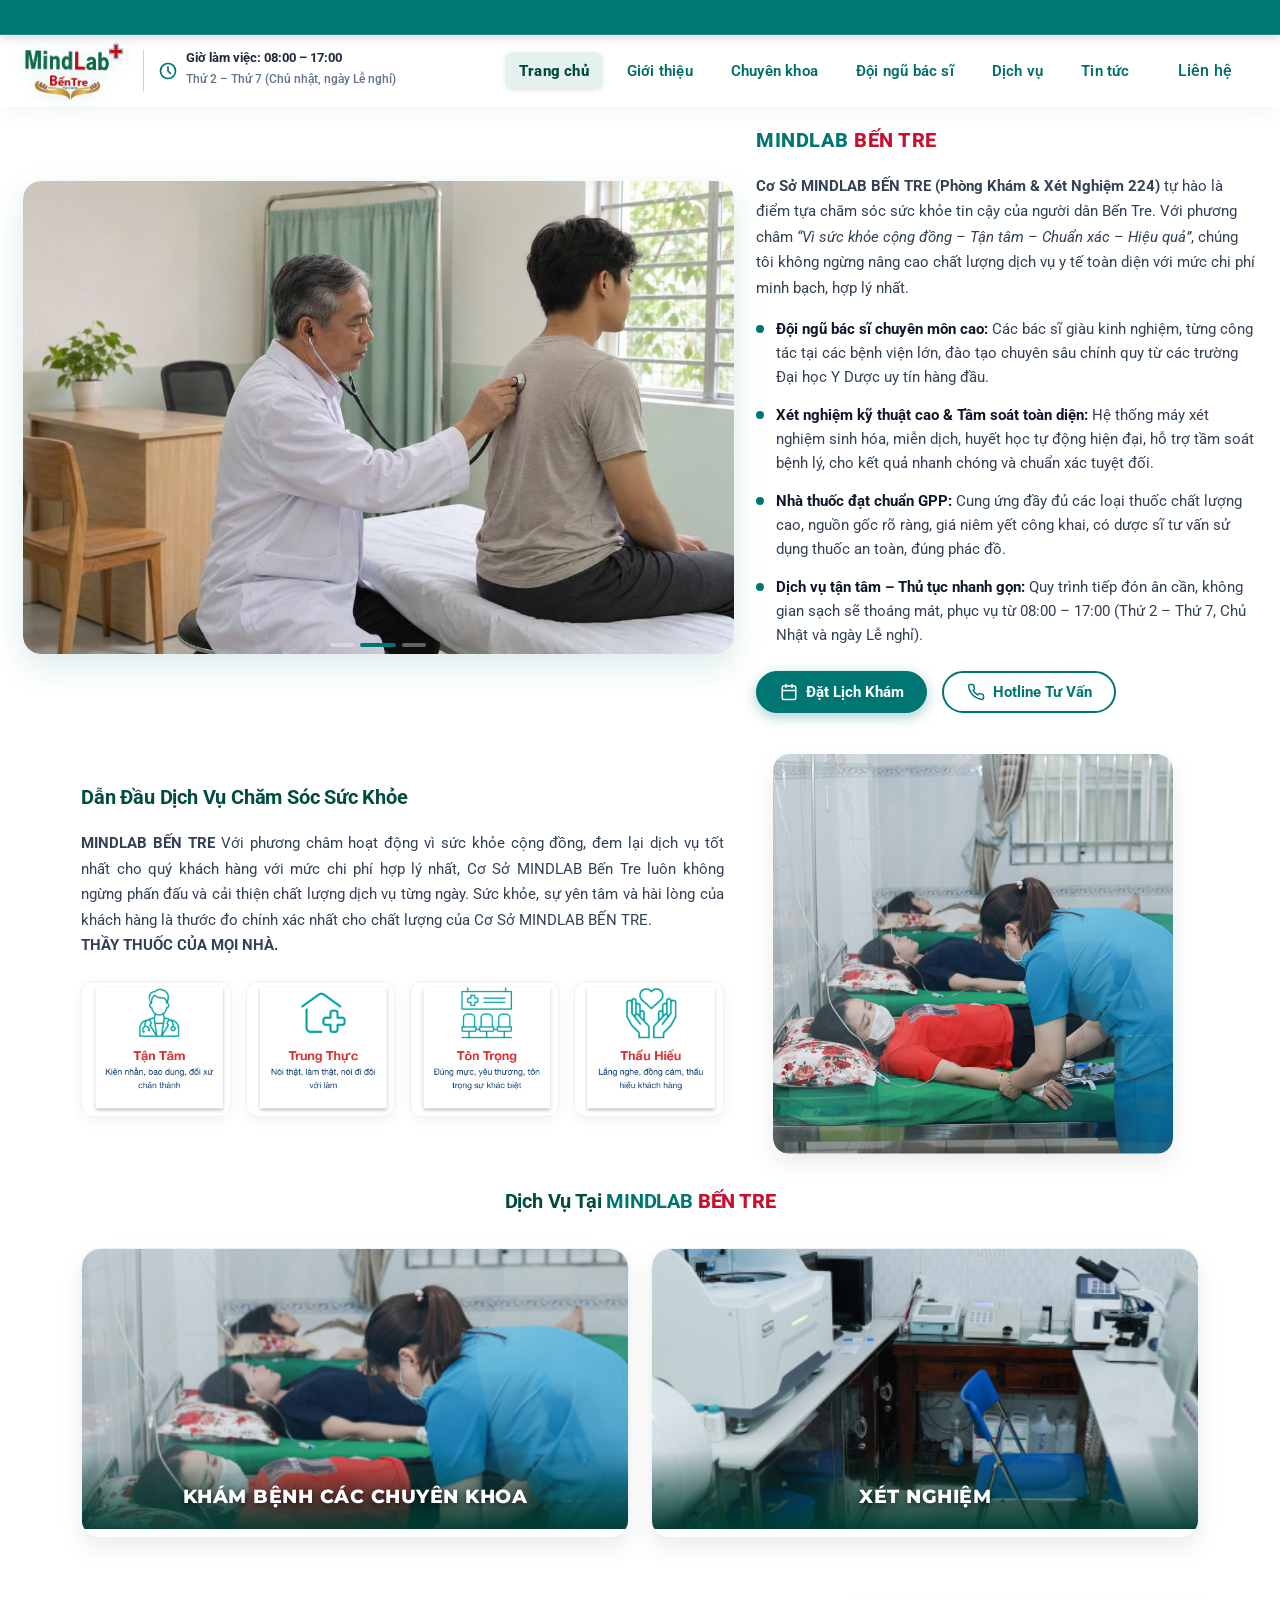
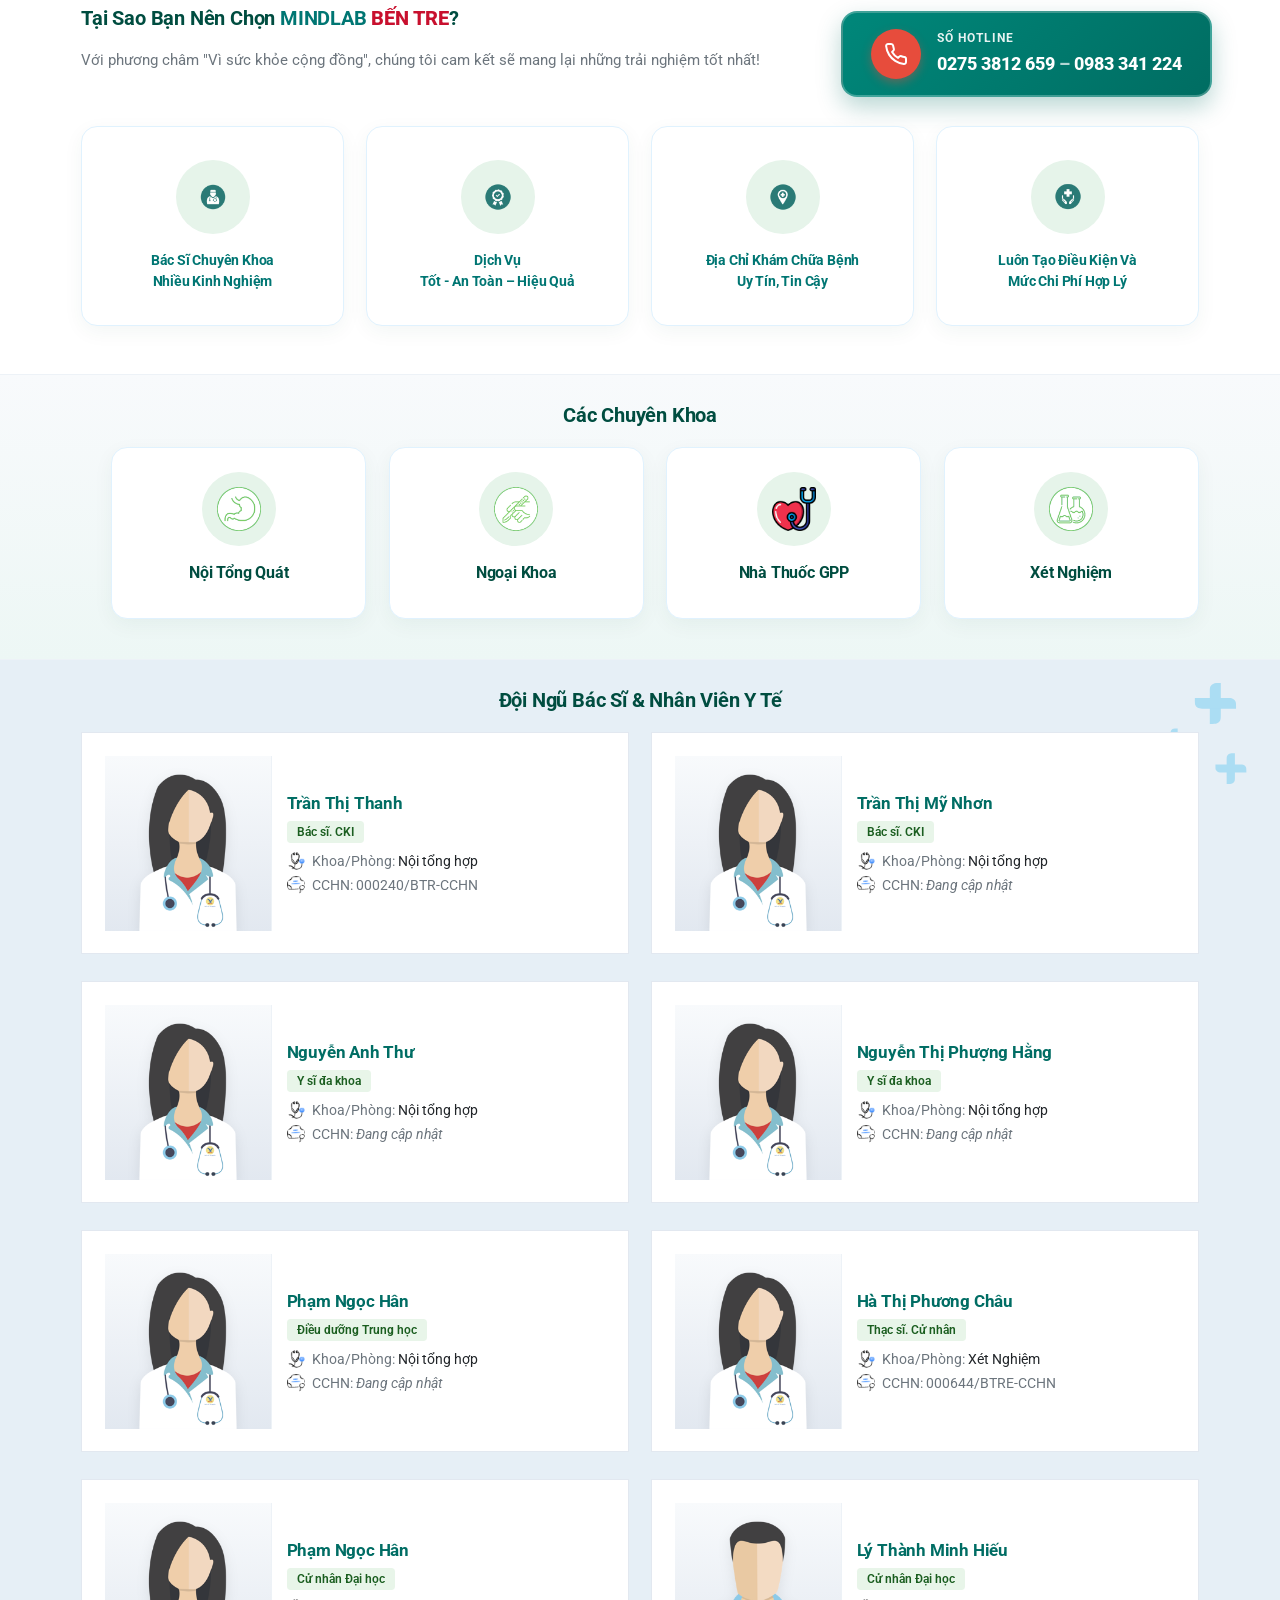
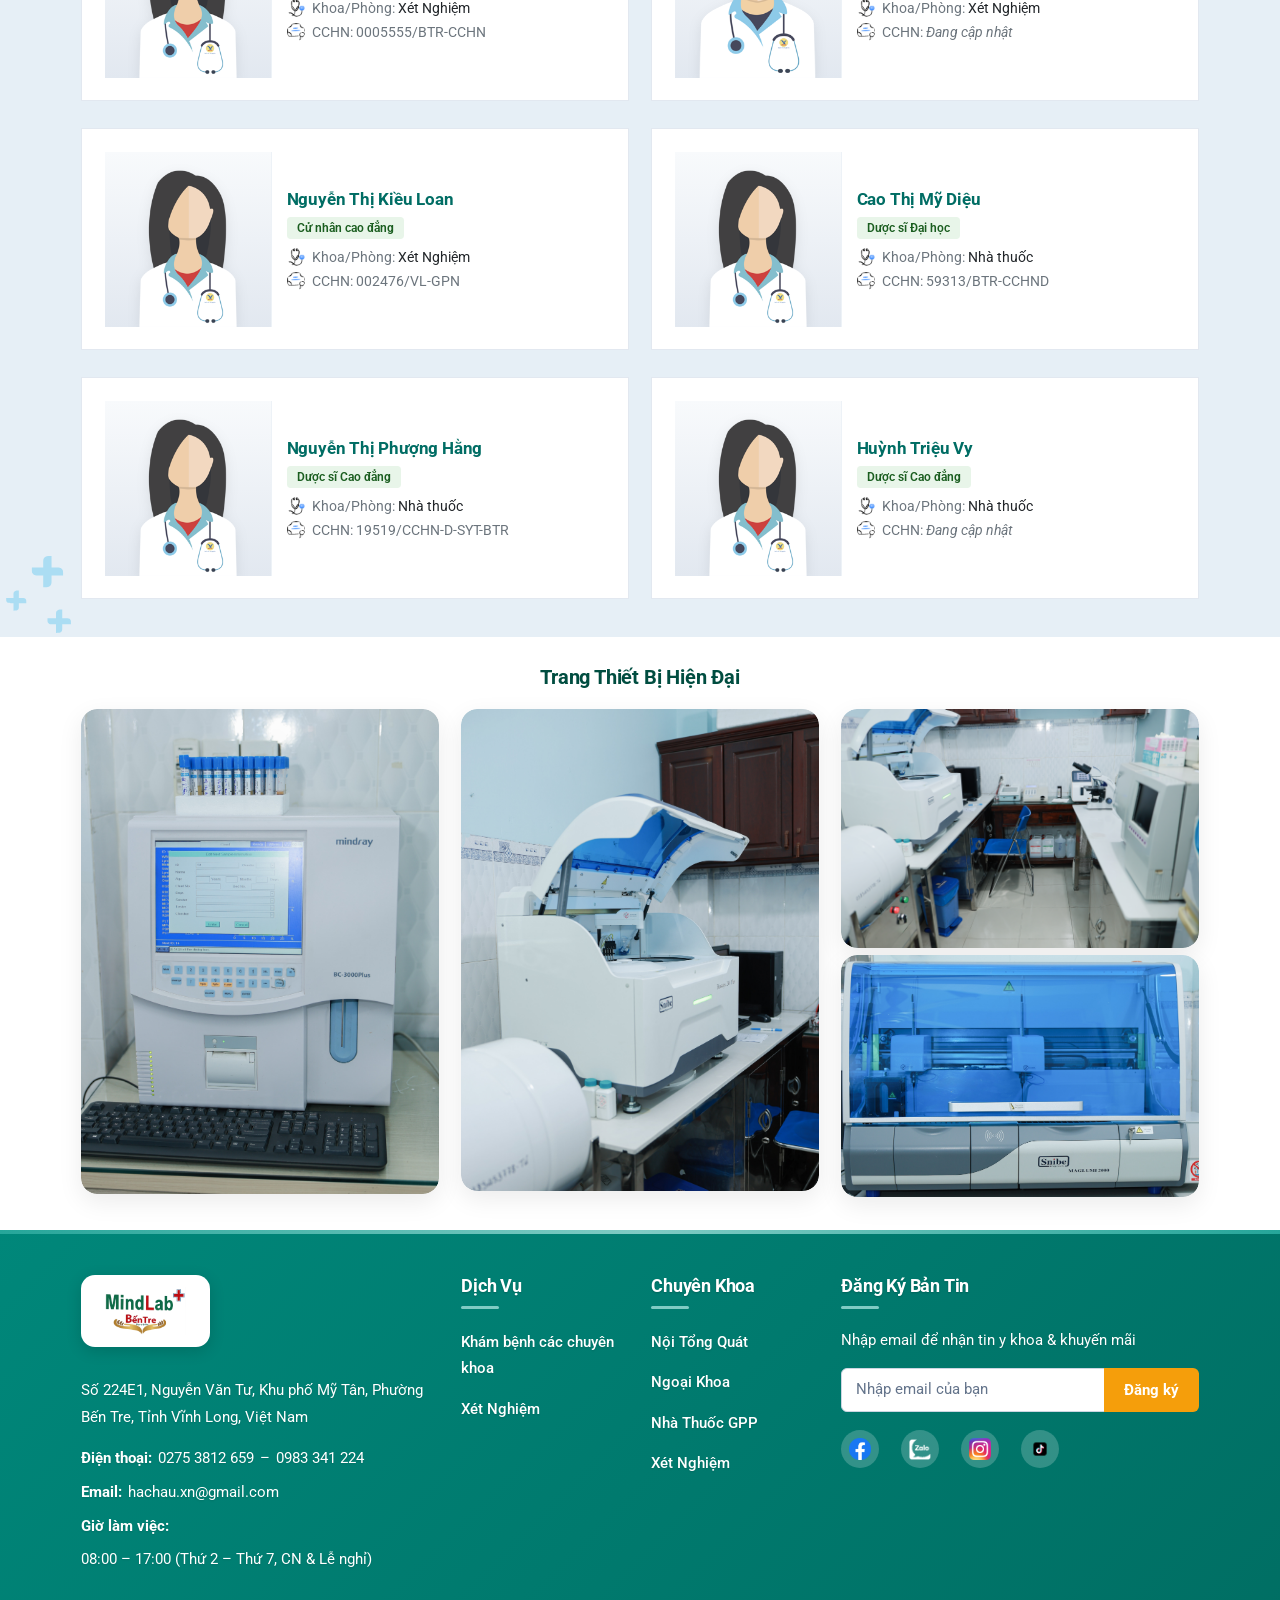
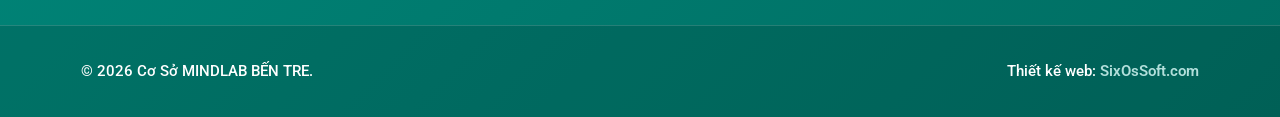
==== commit 64636a4e: "bao" ====
--- a/index.html
+++ b/index.html
@@ -408,7 +408,7 @@
             </div>
             <div class="hero-intro">
                 <p style="font-size: 15px; line-height: 1.7; color: #475569; margin-bottom: 16px;">
-                    Thành lập từ tháng 07/2010, <strong>Cơ Sở MINDLAB BẾN TRE (Phòng Khám &amp; Xét Nghiệm 224)</strong> tự hào là điểm tựa chăm sóc sức khỏe tin cậy của người dân Bến Tre. Với phương châm <em>“Vì sức khỏe cộng đồng – Tận tâm – Chuẩn xác – Hiệu quả”</em>, chúng tôi không ngừng nâng cao chất lượng dịch vụ y tế toàn diện với mức chi phí minh bạch, hợp lý nhất.
+                    <strong>Cơ Sở MINDLAB BẾN TRE (Phòng Khám &amp; Xét Nghiệm 224)</strong> tự hào là điểm tựa chăm sóc sức khỏe tin cậy của người dân Bến Tre. Với phương châm <em>“Vì sức khỏe cộng đồng – Tận tâm – Chuẩn xác – Hiệu quả”</em>, chúng tôi không ngừng nâng cao chất lượng dịch vụ y tế toàn diện với mức chi phí minh bạch, hợp lý nhất.
                 </p>
 
                 <div class="hero-info-list">
